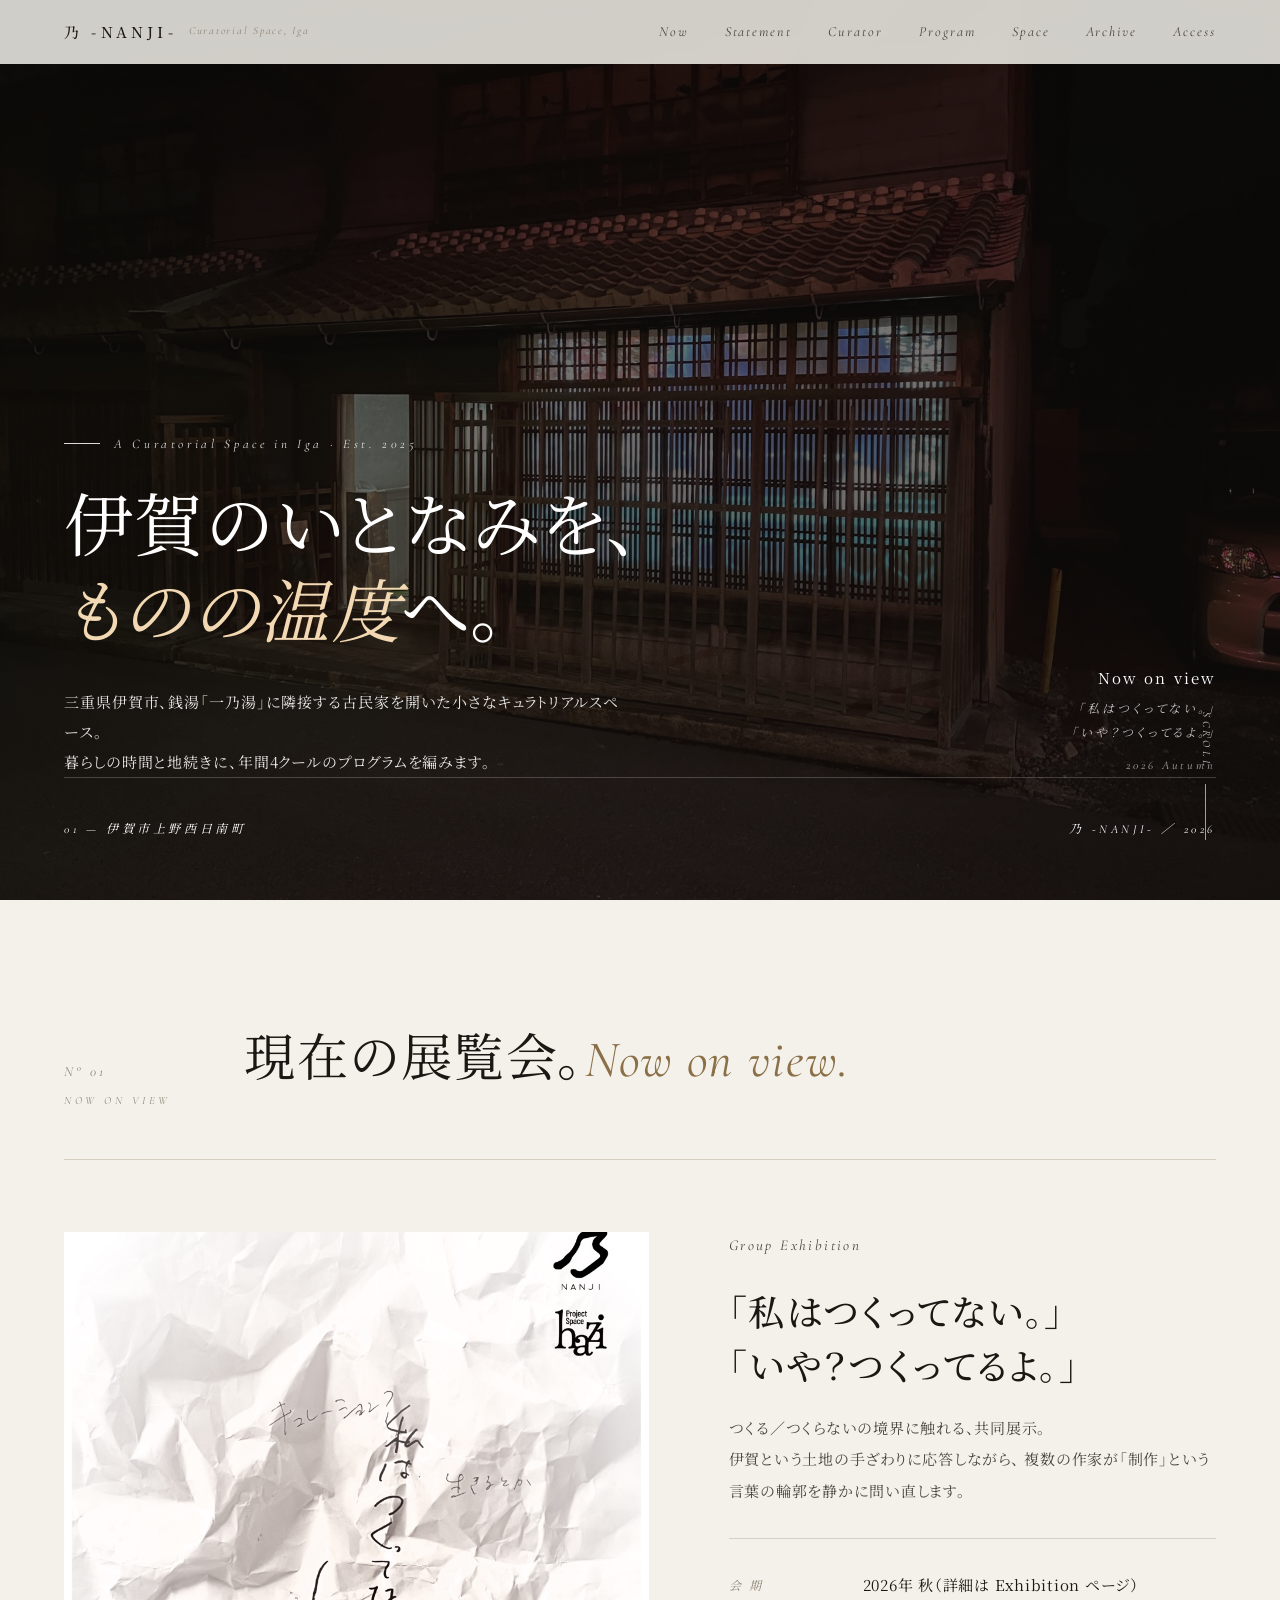
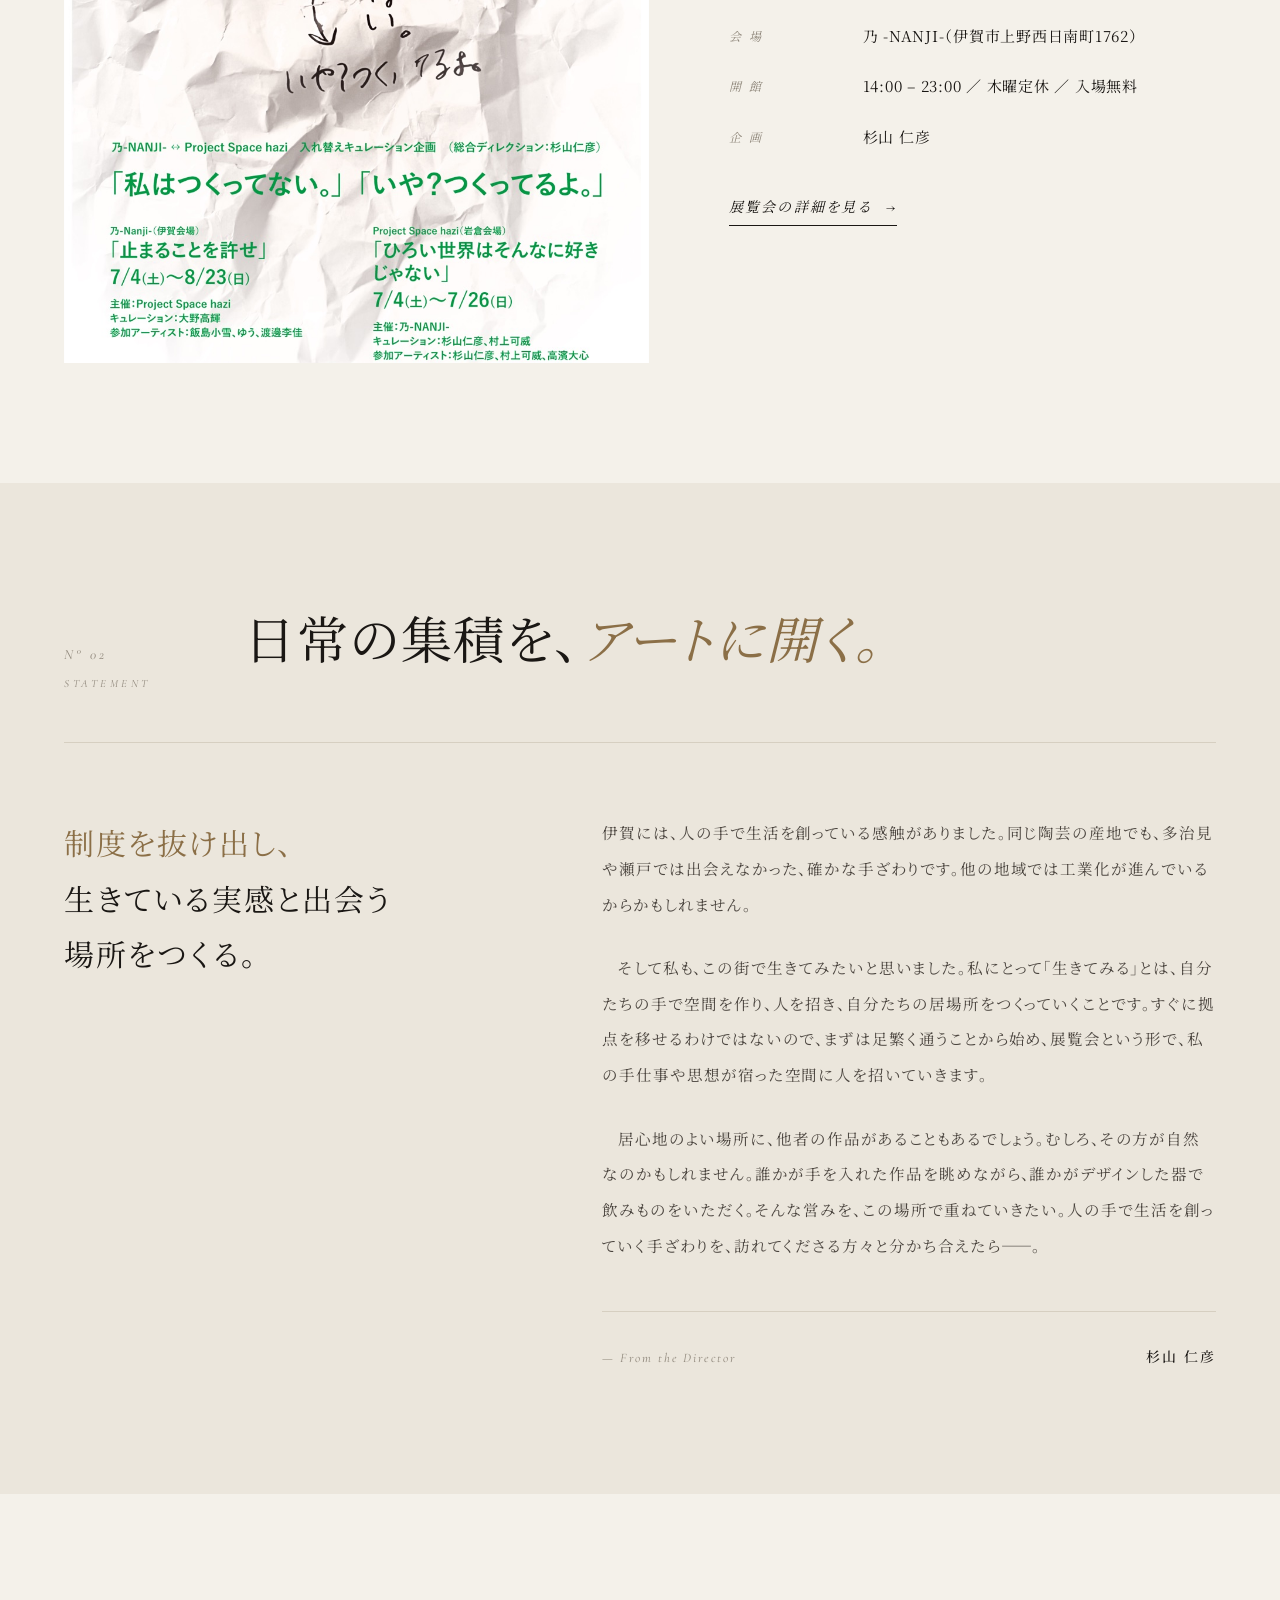
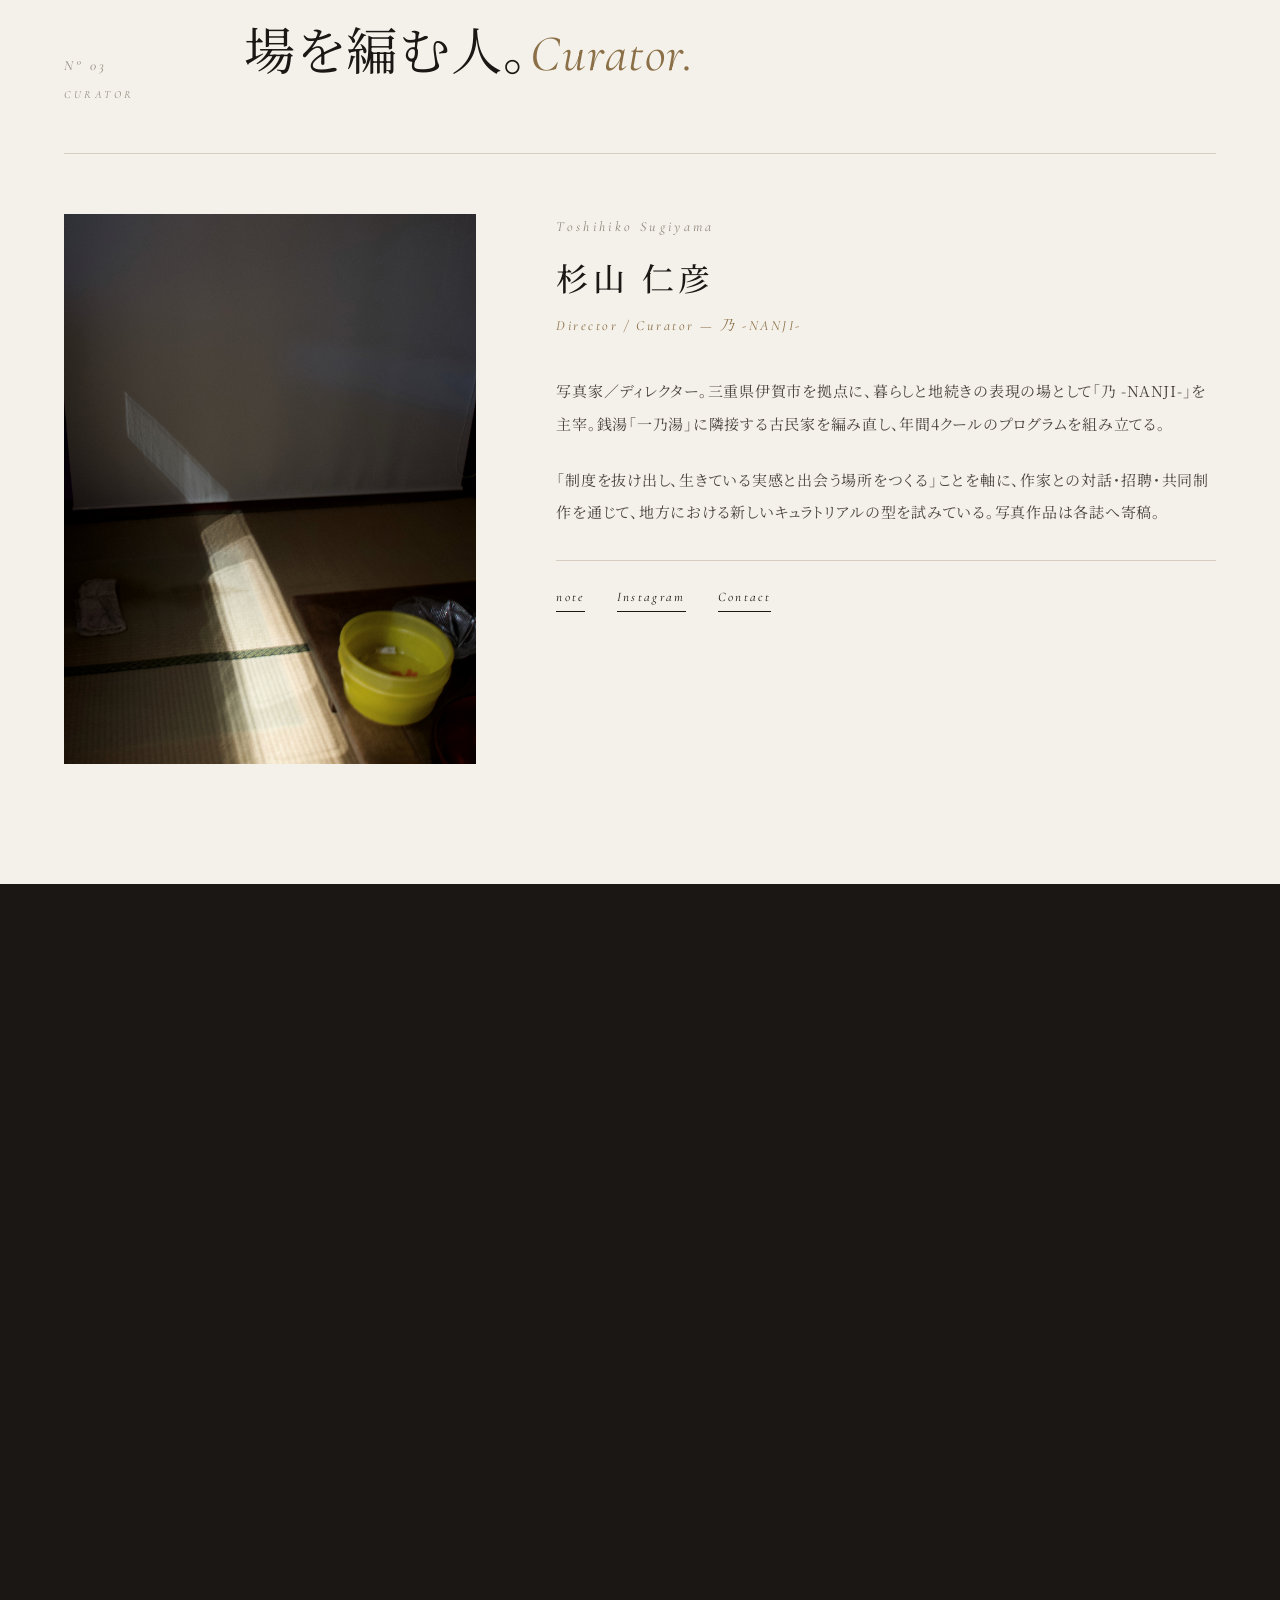
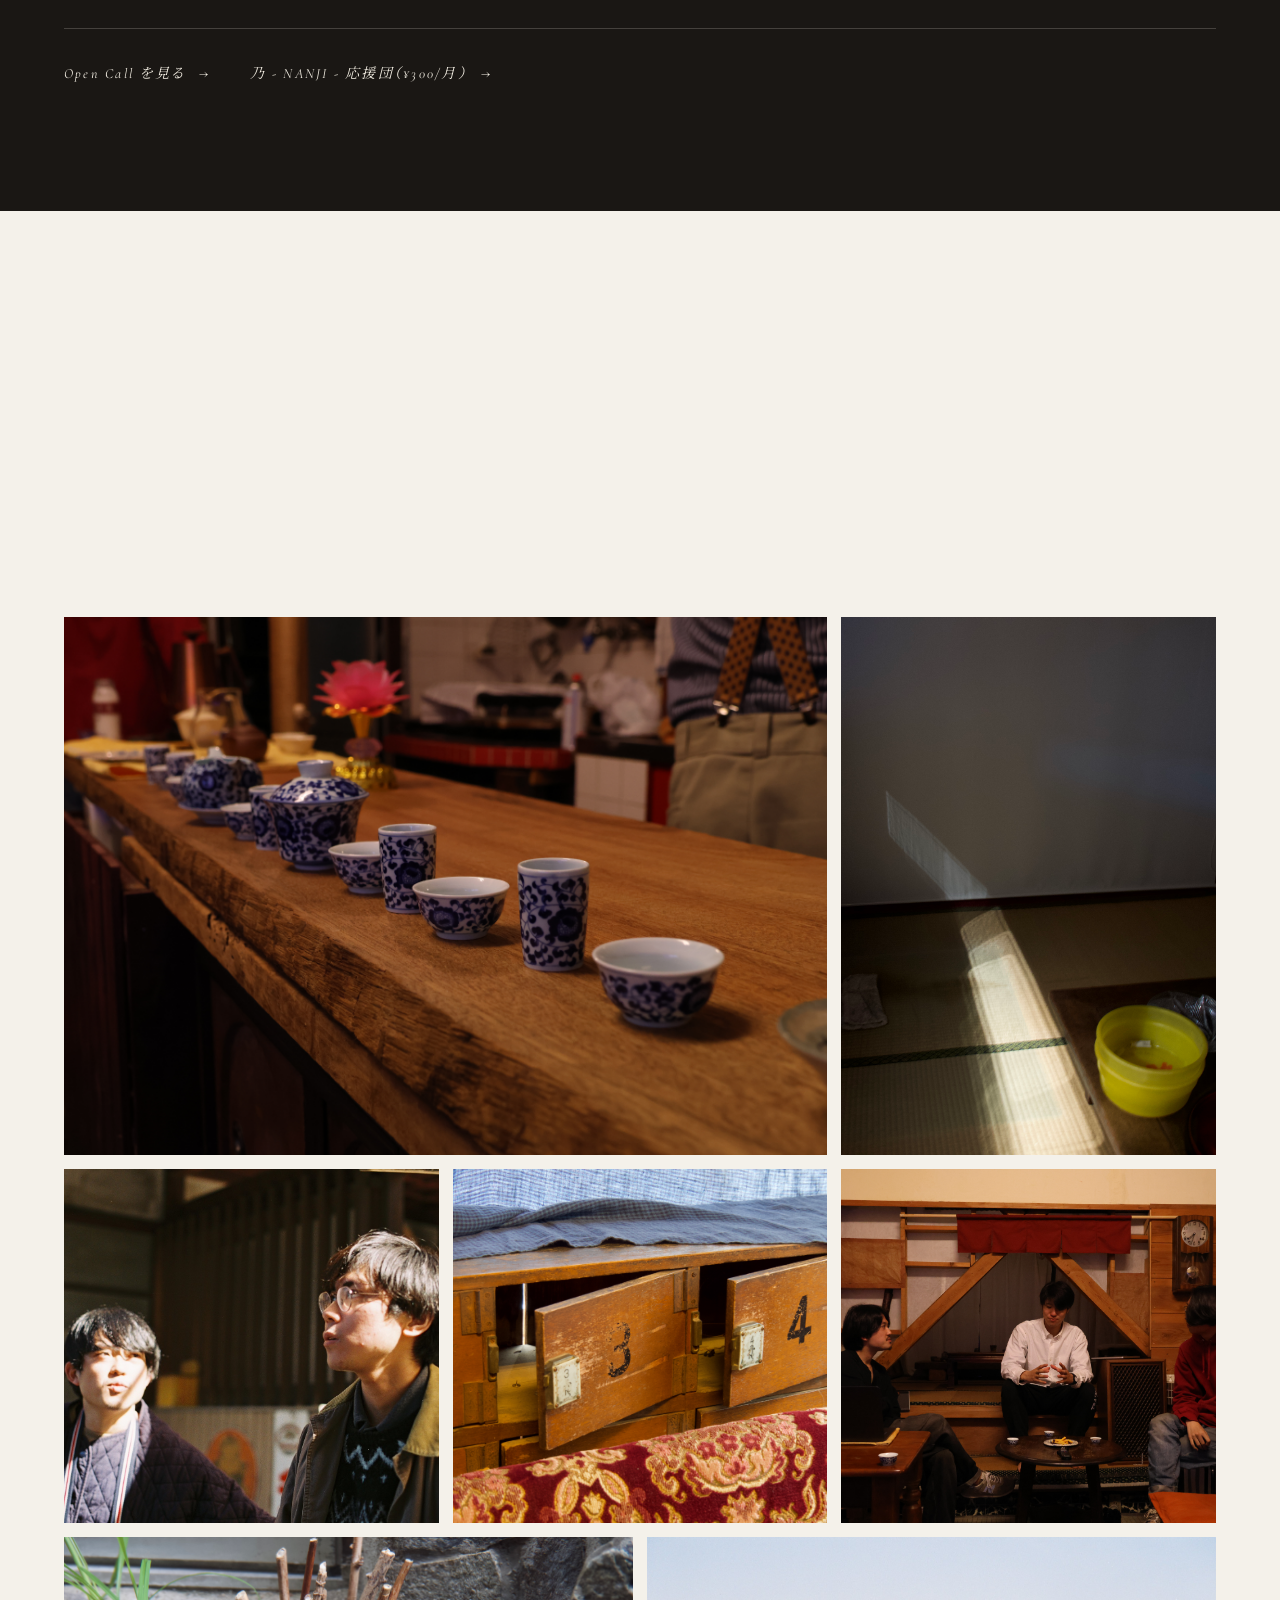
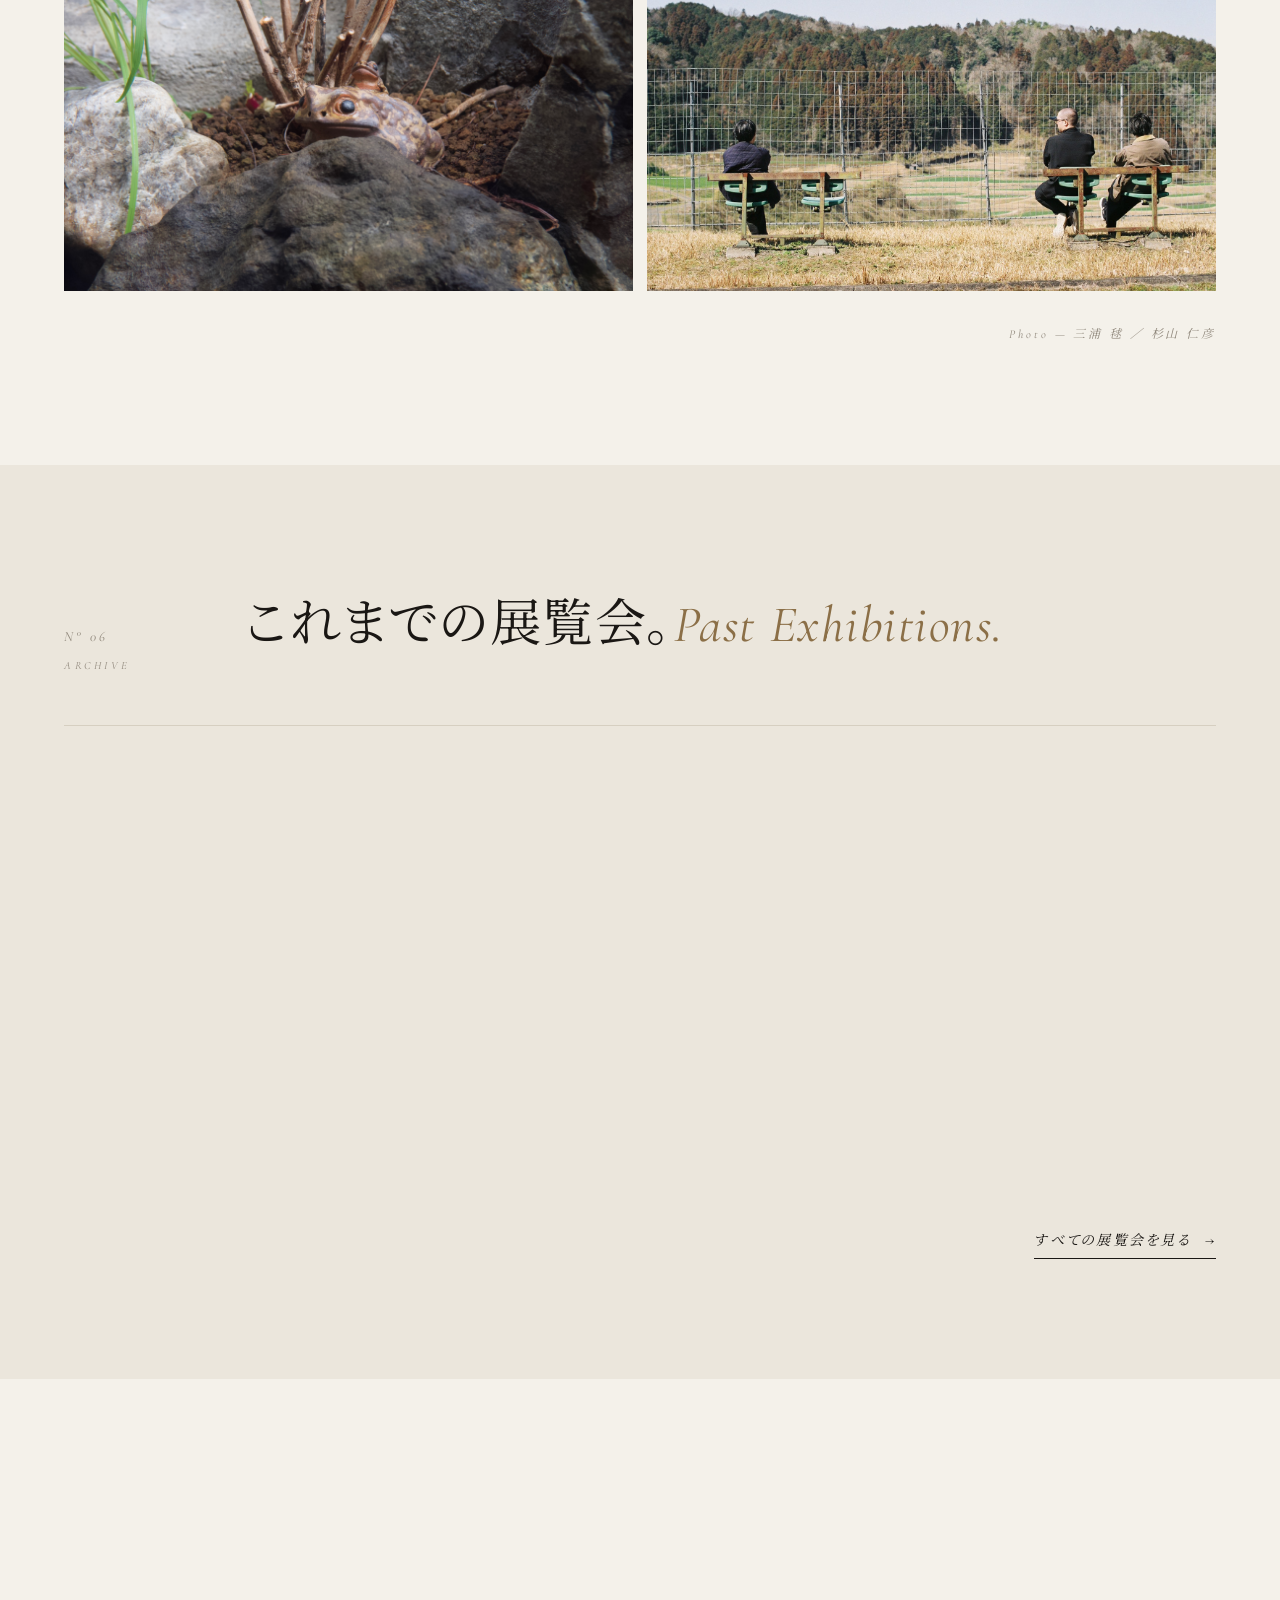
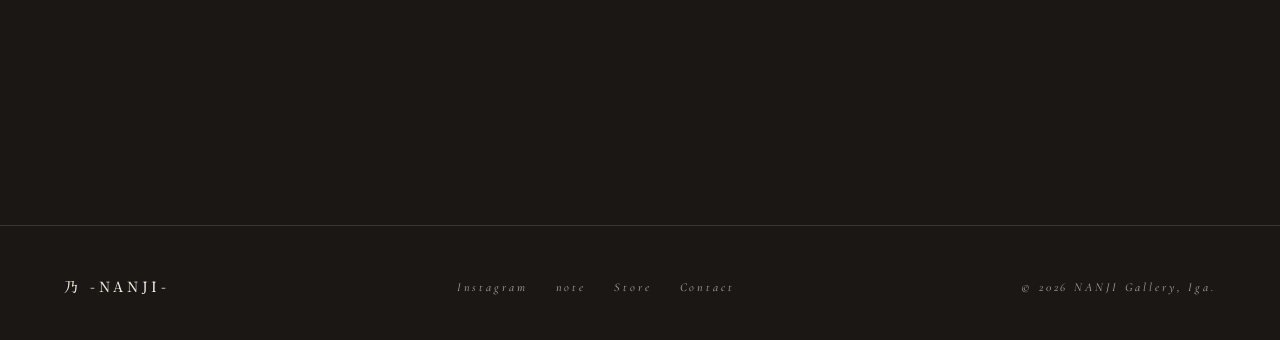
==== preview/index.html @ 4da8beb4 "Add redesign preview at /preview/ (M+ x Fondazione Prada synthesis)" ====
<!DOCTYPE html>
<html lang="ja">
<head>
<meta charset="UTF-8">
<meta name="viewport" content="width=device-width, initial-scale=1.0">
<title>乃 -NANJI- ｜ Curatorial Space, Iga</title>
<meta name="description" content="三重県伊賀市、一乃湯に隣接する古民家キュラトリアルスペース「乃-NANJI-」。日常の集積を、アートに開く。">
<link rel="icon" type="image/jpeg" href="/logo.jpg">
<link rel="apple-touch-icon" href="/logo.jpg">
<meta property="og:type" content="website">
<meta property="og:url" content="https://nanji2025.com/preview/">
<meta property="og:title" content="乃 -NANJI- ｜ Curatorial Space, Iga">
<meta property="og:description" content="伊賀市・一乃湯に隣接するキュラトリアルスペース。年間4クールのプログラムと、暮らしと地続きの展示。">
<meta property="og:image" content="https://nanji2025.com/hero.JPG">
<meta property="og:site_name" content="乃 -NANJI-">
<meta property="og:locale" content="ja_JP">

<link rel="preconnect" href="https://fonts.googleapis.com">
<link rel="preconnect" href="https://fonts.gstatic.com" crossorigin>
<link href="https://fonts.googleapis.com/css2?family=Cormorant+Garamond:wght@300;400;500&family=Noto+Sans+JP:wght@300;400;500&family=Noto+Serif+JP:wght@300;400;500;600&display=swap" rel="stylesheet">

<style>
:root{
  --bg:#F4F1EA;
  --bg-alt:#EBE6DC;
  --paper:#FFFFFF;
  --ink:#1A1714;
  --ink-soft:#4B453F;
  --muted:#8F877B;
  --line:#D6CFC1;
  --line-strong:#1A1714;
  --accent:#8B6F47;
  --serif:'Noto Serif JP','Cormorant Garamond',serif;
  --sans:'Noto Sans JP','Helvetica Neue',sans-serif;
  --display:'Cormorant Garamond','Noto Serif JP',serif;
  --max:1440px;
  --gutter-lg:64px;
  --gutter:32px;
  --gutter-sm:20px;
  --nav-h:64px;
}
*{box-sizing:border-box;margin:0;padding:0;}
html{scroll-behavior:auto;}
body{
  background:var(--bg);color:var(--ink);
  font-family:var(--sans);font-weight:400;
  line-height:1.85;letter-spacing:.02em;
  -webkit-font-smoothing:antialiased;
  font-feature-settings:"palt";
  overflow-x:hidden;
}
img{max-width:100%;display:block;}
a{color:inherit;text-decoration:none;transition:opacity .35s ease,color .35s ease;}
a:hover{opacity:.55;}
button{font-family:inherit;background:none;border:none;color:inherit;cursor:pointer;}

/* ============================================================
   HEADER  (M+の低ヘッダー × Pradaの静かさ)
============================================================ */
.site-header{
  position:fixed;top:0;left:0;right:0;z-index:100;
  height:var(--nav-h);
  display:flex;align-items:center;justify-content:space-between;
  padding:0 var(--gutter-lg);
  background:rgba(244,241,234,.85);
  backdrop-filter:blur(12px);
  -webkit-backdrop-filter:blur(12px);
  border-bottom:1px solid transparent;
  transition:background .4s ease,border-color .4s ease;
}
.site-header.scrolled{border-bottom-color:var(--line);}
.brand{
  font-family:var(--serif);font-size:15px;font-weight:500;
  letter-spacing:.28em;color:var(--ink);
  display:flex;align-items:center;gap:12px;
}
.brand small{
  font-family:var(--display);font-style:italic;
  font-size:11px;letter-spacing:.16em;color:var(--muted);
  font-weight:400;
}
.nav-main{display:flex;align-items:center;gap:36px;}
.nav-main a{
  font-family:var(--display);
  font-size:14px;letter-spacing:.14em;font-style:italic;
  color:var(--ink-soft);
  position:relative;padding:4px 0;
}
.nav-main a::after{
  content:"";position:absolute;left:0;right:100%;bottom:-2px;
  height:1px;background:var(--ink);
  transition:right .5s cubic-bezier(.19,1,.22,1);
}
.nav-main a:hover{opacity:1;color:var(--ink);}
.nav-main a:hover::after{right:0;}
.nav-toggle{display:none;width:28px;height:22px;position:relative;}
.nav-toggle span{
  position:absolute;left:0;width:100%;height:1px;background:var(--ink);
  transition:transform .35s ease,opacity .35s ease,top .35s ease;
}
.nav-toggle span:nth-child(1){top:2px;}
.nav-toggle span:nth-child(2){top:11px;}
.nav-toggle span:nth-child(3){top:20px;}
.nav-toggle.open span:nth-child(1){top:11px;transform:rotate(45deg);}
.nav-toggle.open span:nth-child(2){opacity:0;}
.nav-toggle.open span:nth-child(3){top:11px;transform:rotate(-45deg);}

/* ============================================================
   HERO  (Prada の index 感 × M+ の緩やかな導入)
============================================================ */
.hero{
  position:relative;min-height:100vh;min-height:100dvh;
  padding:calc(var(--nav-h) + 40px) var(--gutter-lg) 60px;
  display:grid;
  grid-template-rows:1fr auto;
  overflow:hidden;
}
.hero-media{
  position:absolute;inset:0;z-index:0;
  background:#0d0b09;
}
.hero-media img{
  width:100%;height:100%;object-fit:cover;
  opacity:0;transform:scale(1.05);
  transition:opacity 1.6s ease,transform 8s ease;
}
.hero-media.loaded img{opacity:.72;transform:scale(1);}
.hero-media::after{
  content:"";position:absolute;inset:0;
  background:linear-gradient(180deg,rgba(20,17,15,.35) 0%,rgba(20,17,15,.55) 100%);
}
.hero-inner{
  position:relative;z-index:2;color:#fff;
  display:grid;grid-template-columns:1fr auto;align-items:end;gap:40px;
  padding-top:60px;
}
.hero-lead{max-width:820px;}
.hero-eyebrow{
  font-family:var(--display);font-style:italic;
  font-size:13px;letter-spacing:.28em;
  opacity:.85;margin-bottom:22px;
  display:flex;align-items:center;gap:14px;
}
.hero-eyebrow::before{
  content:"";display:inline-block;width:36px;height:1px;background:currentColor;
}
.hero-title{
  font-family:var(--serif);font-weight:400;
  font-size:clamp(34px,5.4vw,72px);
  line-height:1.25;letter-spacing:.02em;
  margin-bottom:28px;
}
.hero-title em{
  font-family:var(--display);font-style:italic;
  font-weight:400;color:#f2d8b3;
}
.hero-sub{
  font-family:var(--serif);font-size:15px;line-height:2;
  letter-spacing:.06em;
  max-width:560px;color:rgba(255,255,255,.9);
}
.hero-meta{
  align-self:end;text-align:right;
  font-family:var(--display);font-style:italic;
  font-size:12px;letter-spacing:.24em;line-height:2;
  color:rgba(255,255,255,.75);
}
.hero-meta strong{
  display:block;font-family:var(--serif);font-style:normal;
  font-size:15px;letter-spacing:.14em;color:#fff;font-weight:400;
  margin-bottom:4px;
}
.hero-foot{
  position:relative;z-index:2;
  display:flex;justify-content:space-between;align-items:end;
  padding-top:40px;
  border-top:1px solid rgba(255,255,255,.2);
  color:#fff;
}
.hero-index{
  font-family:var(--display);font-style:italic;
  font-size:12px;letter-spacing:.3em;
}
.hero-scroll{
  font-family:var(--display);font-style:italic;
  font-size:11px;letter-spacing:.34em;
  writing-mode:vertical-rl;
  position:absolute;right:var(--gutter-lg);bottom:60px;
  display:flex;align-items:center;gap:16px;
  color:rgba(255,255,255,.8);
}
.hero-scroll::after{
  content:"";display:block;width:1px;height:56px;
  background:rgba(255,255,255,.6);
  animation:scrollLine 2.4s ease-in-out infinite;
}
@keyframes scrollLine{
  0%{transform:scaleY(0);transform-origin:top;}
  50%{transform:scaleY(1);transform-origin:top;}
  51%{transform-origin:bottom;}
  100%{transform:scaleY(0);transform-origin:bottom;}
}

/* ============================================================
   COMMON section framing
============================================================ */
section{padding:120px var(--gutter-lg);position:relative;}
.section-max{max-width:var(--max);margin:0 auto;}
.section-head{
  display:grid;
  grid-template-columns:120px 1fr;
  gap:60px;align-items:baseline;
  padding-bottom:48px;
  border-bottom:1px solid var(--line);
  margin-bottom:72px;
}
.section-no{
  font-family:var(--display);font-style:italic;
  font-size:14px;letter-spacing:.24em;color:var(--muted);
}
.section-no span{
  display:block;font-size:11px;letter-spacing:.32em;
  margin-top:6px;text-transform:uppercase;color:var(--muted);
}
.section-title{
  font-family:var(--serif);font-weight:400;
  font-size:clamp(28px,4vw,52px);
  line-height:1.35;letter-spacing:.03em;
  color:var(--ink);
}
.section-title em{
  font-family:var(--display);font-style:italic;
  color:var(--accent);font-weight:400;
}
.section-lead{
  font-family:var(--serif);
  font-size:16px;line-height:2.05;color:var(--ink-soft);
  max-width:640px;margin-top:24px;letter-spacing:.05em;
}

/* ============================================================
   01. NOW ON VIEW
============================================================ */
.now-on-view{background:var(--bg);}
.now-body{
  display:grid;grid-template-columns:1.2fr 1fr;gap:80px;align-items:start;
}
.now-visual{
  position:relative;overflow:hidden;background:#1a1714;
  aspect-ratio:4/5;
}
.now-visual img{
  width:100%;height:100%;object-fit:cover;
  transition:transform 1.6s ease;
}
.now-visual:hover img{transform:scale(1.03);}
.now-detail dl{
  display:grid;grid-template-columns:110px 1fr;
  row-gap:22px;column-gap:24px;
  border-top:1px solid var(--line);
  padding-top:32px;margin-top:32px;
}
.now-detail dt{
  font-family:var(--display);font-style:italic;
  font-size:12px;letter-spacing:.24em;color:var(--muted);
  padding-top:4px;
}
.now-detail dd{
  font-family:var(--serif);font-size:15px;line-height:1.9;
  letter-spacing:.05em;color:var(--ink);
}
.now-title{
  font-family:var(--serif);font-weight:500;
  font-size:clamp(24px,3vw,36px);
  line-height:1.5;letter-spacing:.04em;
  margin-bottom:20px;
}
.now-artists{
  font-family:var(--display);font-style:italic;
  font-size:15px;letter-spacing:.16em;color:var(--ink-soft);
  margin-bottom:24px;
}
.now-desc{
  font-family:var(--serif);
  font-size:15px;line-height:2.1;color:var(--ink-soft);
  letter-spacing:.05em;margin-bottom:32px;
}
.link-arrow{
  display:inline-flex;align-items:center;gap:14px;
  font-family:var(--display);font-style:italic;
  font-size:14px;letter-spacing:.16em;
  color:var(--ink);
  border-bottom:1px solid var(--ink);
  padding-bottom:4px;
}
.link-arrow::after{
  content:"→";transition:transform .4s ease;
}
.link-arrow:hover{opacity:1;}
.link-arrow:hover::after{transform:translateX(6px);}

/* ============================================================
   02. STATEMENT
============================================================ */
.statement{background:var(--bg-alt);}
.statement-body{
  display:grid;grid-template-columns:1fr 1.4fr;gap:100px;
  align-items:start;
}
.statement-quote{
  font-family:var(--serif);font-weight:400;
  font-size:clamp(20px,2.4vw,30px);
  line-height:1.85;letter-spacing:.06em;
  color:var(--ink);
  padding-right:20px;
}
.statement-quote::first-line{color:var(--accent);}
.statement-text{
  font-family:var(--serif);
  font-size:15.5px;line-height:2.3;color:var(--ink-soft);
  letter-spacing:.06em;
}
.statement-text p{margin-bottom:1.8em;text-indent:1em;}
.statement-text p:first-child{text-indent:0;}
.statement-author{
  margin-top:48px;padding-top:28px;
  border-top:1px solid var(--line);
  display:flex;justify-content:space-between;align-items:baseline;
  font-family:var(--display);font-style:italic;
  font-size:13px;letter-spacing:.16em;color:var(--muted);
}
.statement-author strong{
  font-family:var(--serif);font-style:normal;font-weight:500;
  font-size:14px;color:var(--ink);letter-spacing:.14em;
}

/* ============================================================
   03. CURATOR
============================================================ */
.curator .section-head{margin-bottom:60px;}
.curator-body{
  display:grid;grid-template-columns:1fr 1.6fr;gap:80px;align-items:start;
}
.curator-portrait{
  aspect-ratio:3/4;overflow:hidden;background:var(--bg-alt);
  position:relative;
}
.curator-portrait img{
  width:100%;height:100%;object-fit:cover;
  filter:grayscale(.15) contrast(1.02);
}
.curator-name-en{
  font-family:var(--display);font-style:italic;
  font-size:14px;letter-spacing:.24em;color:var(--muted);
  margin-bottom:8px;
}
.curator-name{
  font-family:var(--serif);font-weight:500;
  font-size:clamp(24px,2.8vw,32px);
  letter-spacing:.14em;color:var(--ink);
  margin-bottom:6px;
}
.curator-role{
  font-family:var(--display);font-style:italic;
  font-size:14px;letter-spacing:.18em;color:var(--accent);
  margin-bottom:36px;
}
.curator-bio{
  font-family:var(--serif);
  font-size:15px;line-height:2.15;color:var(--ink-soft);
  letter-spacing:.05em;margin-bottom:24px;
}
.curator-links{
  display:flex;gap:32px;margin-top:32px;
  padding-top:24px;border-top:1px solid var(--line);
  font-family:var(--display);font-style:italic;
  font-size:13px;letter-spacing:.18em;
}
.curator-links a{border-bottom:1px solid currentColor;padding-bottom:2px;}

/* ============================================================
   04. PROGRAM
============================================================ */
.program{background:var(--ink);color:#F0EBE0;}
.program .section-title,.program .section-no,.program .section-lead{color:#F0EBE0;}
.program .section-head{border-bottom-color:rgba(240,235,224,.2);}
.program .section-no,.program .section-no span{color:rgba(240,235,224,.5);}
.program .section-lead{color:rgba(240,235,224,.75);}
.program-grid{
  display:grid;grid-template-columns:repeat(4,1fr);
  gap:40px;margin-top:40px;
}
.program-item{
  border-top:1px solid rgba(240,235,224,.2);
  padding:32px 0;
}
.program-num{
  font-family:var(--display);font-style:italic;
  font-size:12px;letter-spacing:.28em;
  color:rgba(240,235,224,.55);margin-bottom:24px;
}
.program-item h3{
  font-family:var(--serif);font-weight:500;
  font-size:18px;letter-spacing:.1em;line-height:1.6;
  margin-bottom:18px;color:#F0EBE0;
}
.program-item p{
  font-family:var(--serif);font-size:14px;line-height:1.95;
  letter-spacing:.05em;color:rgba(240,235,224,.75);
}
.program-cta{
  margin-top:60px;display:flex;gap:40px;
  padding-top:32px;border-top:1px solid rgba(240,235,224,.2);
}
.program-cta a{color:#F0EBE0;}

/* ============================================================
   05. SPACE (会場)
============================================================ */
.space-gallery{
  display:grid;
  grid-template-columns:repeat(12,1fr);
  grid-auto-rows:170px;
  gap:14px;
  margin-top:20px;
}
.space-gallery figure{
  margin:0;overflow:hidden;background:#0d0b09;position:relative;
}
.space-gallery img{
  width:100%;height:100%;object-fit:cover;
  transition:transform 1.4s cubic-bezier(.19,1,.22,1);
}
.space-gallery figure:hover img{transform:scale(1.05);}
.space-gallery figcaption{
  position:absolute;left:14px;bottom:12px;
  font-family:var(--display);font-style:italic;
  font-size:11px;letter-spacing:.28em;
  color:#fff;opacity:0;transition:opacity .4s ease;
  text-shadow:0 1px 4px rgba(0,0,0,.5);
}
.space-gallery figure:hover figcaption{opacity:1;}
.g-1{grid-column:span 8;grid-row:span 3;}
.g-2{grid-column:span 4;grid-row:span 3;}
.g-3{grid-column:span 4;grid-row:span 2;}
.g-4{grid-column:span 4;grid-row:span 2;}
.g-5{grid-column:span 4;grid-row:span 2;}
.g-6{grid-column:span 6;grid-row:span 2;}
.g-7{grid-column:span 6;grid-row:span 2;}
.space-credits{
  margin-top:32px;
  font-family:var(--display);font-style:italic;
  font-size:12px;letter-spacing:.24em;color:var(--muted);
  text-align:right;
}

/* ============================================================
   06. ARCHIVE
============================================================ */
.archive{background:var(--bg-alt);}
.archive-list{
  border-top:1px solid var(--line-strong);
}
.archive-item{
  display:grid;
  grid-template-columns:120px 1fr 200px 30px;
  gap:40px;align-items:baseline;
  padding:32px 12px;
  border-bottom:1px solid var(--line);
  transition:background .5s ease,padding .5s ease;
  cursor:pointer;
}
.archive-item:hover{background:var(--bg);padding-left:24px;}
.archive-date{
  font-family:var(--display);font-style:italic;
  font-size:14px;letter-spacing:.18em;color:var(--muted);
}
.archive-title{
  font-family:var(--serif);font-weight:500;
  font-size:clamp(18px,1.6vw,22px);
  line-height:1.55;letter-spacing:.06em;color:var(--ink);
}
.archive-title small{
  display:block;margin-top:6px;
  font-family:var(--display);font-style:italic;font-weight:400;
  font-size:13px;letter-spacing:.12em;color:var(--muted);
}
.archive-artist{
  font-family:var(--serif);
  font-size:14px;letter-spacing:.06em;color:var(--ink-soft);
  line-height:1.7;
}
.archive-arrow{
  font-family:var(--serif);font-size:20px;
  color:var(--muted);transition:transform .4s ease,color .4s ease;
  text-align:right;
}
.archive-item:hover .archive-arrow{transform:translateX(6px);color:var(--ink);}

/* ============================================================
   07. STORE
============================================================ */
.store-body{text-align:center;}
.store-embed{margin-top:60px;}
.store-grid{
  display:flex;flex-wrap:wrap;gap:32px;justify-content:center;
}
.store-grid iframe{
  border:0;background:#fff;width:240px;height:380px;max-width:100%;
}
.store-cta{margin-top:60px;}

/* ============================================================
   08. NEIGHBORHOOD
============================================================ */
.neighborhood{background:var(--bg-alt);}
.neighbor-body{
  display:grid;grid-template-columns:1fr 1fr;gap:24px;
}
.neighbor-card{
  background:var(--paper);border:1px solid var(--line);
  padding:44px 40px;
  display:flex;flex-direction:column;gap:14px;
  transition:background .5s ease,color .5s ease,border-color .5s ease,transform .5s ease;
  min-height:200px;
}
.neighbor-card:hover{
  background:var(--ink);color:#F0EBE0;border-color:var(--ink);
  transform:translateY(-4px);opacity:1;
}
.neighbor-card .n-label{
  font-family:var(--display);font-style:italic;
  font-size:12px;letter-spacing:.24em;
  color:var(--accent);
  transition:color .5s ease;
}
.neighbor-card:hover .n-label{color:#c9a97a;}
.neighbor-card .n-title{
  font-family:var(--serif);font-weight:500;
  font-size:22px;line-height:1.5;letter-spacing:.1em;
}
.neighbor-card .n-desc{
  font-family:var(--serif);font-size:14px;line-height:1.9;
  color:var(--ink-soft);letter-spacing:.04em;
  transition:color .5s ease;
  margin-top:auto;
}
.neighbor-card:hover .n-desc{color:rgba(240,235,224,.75);}
.neighbor-card .n-arrow{
  align-self:flex-end;font-family:var(--serif);font-size:22px;
  color:var(--muted);transition:transform .4s ease,color .4s ease;
}
.neighbor-card:hover .n-arrow{color:#F0EBE0;transform:translateX(6px);}

/* ============================================================
   09. JOURNAL
============================================================ */
.journal-body{
  display:grid;grid-template-columns:1.4fr 1fr;gap:80px;
  align-items:start;
}
.journal-intro p{
  font-family:var(--serif);font-size:15.5px;line-height:2.15;
  color:var(--ink-soft);letter-spacing:.05em;margin-bottom:1.6em;
}
.journal-articles{border-top:1px solid var(--line-strong);}
.journal-articles a{
  display:grid;grid-template-columns:80px 1fr;gap:24px;
  padding:20px 4px;border-bottom:1px solid var(--line);
  align-items:baseline;
  transition:padding .4s ease,background .4s ease;
}
.journal-articles a:hover{padding-left:16px;background:var(--bg);opacity:1;}
.journal-articles .j-num{
  font-family:var(--display);font-style:italic;font-size:12px;
  letter-spacing:.24em;color:var(--muted);
}
.journal-articles .j-title{
  font-family:var(--serif);font-size:15px;line-height:1.6;
  letter-spacing:.05em;color:var(--ink);
}

/* ============================================================
   10. ACCESS
============================================================ */
.access{background:var(--ink);color:#F0EBE0;}
.access .section-title,.access .section-no,.access .section-lead{color:#F0EBE0;}
.access .section-head{border-bottom-color:rgba(240,235,224,.2);}
.access .section-no,.access .section-no span{color:rgba(240,235,224,.5);}
.access-body{
  display:grid;grid-template-columns:1fr 1.4fr;gap:64px;
}
.access-info dl{margin:0;}
.access-info > dl > div{
  display:grid;grid-template-columns:120px 1fr;gap:24px;
  padding:22px 0;
  border-top:1px solid rgba(240,235,224,.15);
}
.access-info > dl > div:last-child{border-bottom:1px solid rgba(240,235,224,.15);}
.access-info dt{
  font-family:var(--display);font-style:italic;
  font-size:12px;letter-spacing:.24em;color:rgba(240,235,224,.55);
  padding-top:4px;
}
.access-info dd{
  font-family:var(--serif);font-size:14.5px;line-height:1.95;
  letter-spacing:.05em;color:#F0EBE0;
}
.access-info dd a{border-bottom:1px solid currentColor;padding-bottom:2px;}
.access-info dd small{
  display:block;margin-top:6px;
  font-family:var(--sans);font-size:12px;color:rgba(240,235,224,.6);
  letter-spacing:.04em;line-height:1.7;
}
.access-map iframe{
  width:100%;height:100%;min-height:460px;
  border:0;filter:invert(1) hue-rotate(180deg) saturate(.5) contrast(.85);
}

/* ============================================================
   FOOTER
============================================================ */
.site-footer{
  background:var(--ink);color:rgba(240,235,224,.7);
  padding:48px var(--gutter-lg) 40px;
  display:flex;justify-content:space-between;align-items:center;gap:24px;
  border-top:1px solid rgba(240,235,224,.15);
  font-family:var(--display);font-style:italic;
  font-size:12px;letter-spacing:.24em;
}
.footer-brand{
  font-family:var(--serif);font-style:normal;font-weight:500;
  font-size:14px;letter-spacing:.28em;color:#F0EBE0;
}
.footer-links{display:flex;gap:28px;}

/* ============================================================
   FADE-IN reveal
============================================================ */
[data-reveal]{
  opacity:0;transform:translateY(20px);
  transition:opacity 1.2s cubic-bezier(.19,1,.22,1),transform 1.2s cubic-bezier(.19,1,.22,1);
}
[data-reveal].in{opacity:1;transform:none;}

/* ============================================================
   RESPONSIVE
============================================================ */
@media (max-width:1024px){
  :root{--gutter-lg:40px;}
  .now-body,.statement-body,.curator-body,.journal-body,.access-body{
    grid-template-columns:1fr;gap:56px;
  }
  .program-grid{grid-template-columns:repeat(2,1fr);}
  .archive-item{grid-template-columns:100px 1fr 20px;gap:24px;}
  .archive-artist{display:none;}
  .neighbor-body{grid-template-columns:1fr;}
  .hero-inner{grid-template-columns:1fr;}
  .hero-meta{text-align:left;}
  .section-head{grid-template-columns:80px 1fr;gap:32px;}
}
@media (max-width:640px){
  :root{--gutter-lg:20px;--nav-h:56px;}
  section{padding:80px var(--gutter-lg);}
  .site-header{padding:0 var(--gutter-lg);}
  .nav-main{
    position:fixed;top:var(--nav-h);left:0;right:0;
    flex-direction:column;gap:20px;
    background:rgba(244,241,234,.98);backdrop-filter:blur(16px);
    padding:32px 20px 48px;
    transform:translateY(-120%);transition:transform .5s cubic-bezier(.19,1,.22,1);
    border-bottom:1px solid var(--line);
  }
  .nav-main.open{transform:translateY(0);}
  .nav-toggle{display:block;}
  .hero-scroll{display:none;}
  .hero{padding:calc(var(--nav-h) + 24px) var(--gutter-lg) 40px;}
  .section-head{
    grid-template-columns:1fr;gap:16px;margin-bottom:48px;
    padding-bottom:32px;
  }
  .space-gallery{grid-auto-rows:110px;gap:8px;}
  .g-1,.g-8{grid-column:span 12;grid-row:span 3;}
  .g-2,.g-3,.g-4,.g-5,.g-6,.g-7{grid-column:span 6;grid-row:span 2;}
  .program-grid{grid-template-columns:1fr;gap:0;}
  .program-item{padding:24px 0;}
  .archive-item{grid-template-columns:1fr;gap:8px;padding:20px 0;}
  .archive-arrow{display:none;}
  .site-footer{flex-direction:column;text-align:center;gap:16px;padding:40px 20px;}
  .footer-links{flex-wrap:wrap;justify-content:center;gap:16px;}
}
</style>
</head>
<body>

<!-- ============ HEADER ============ -->
<header class="site-header" id="siteHeader">
  <a href="#top" class="brand">
    乃 -NANJI-
    <small>Curatorial Space, Iga</small>
  </a>
  <nav class="nav-main" id="navMain">
    <a href="#now">Now</a>
    <a href="#statement">Statement</a>
    <a href="#curator">Curator</a>
    <a href="#program">Program</a>
    <a href="#space">Space</a>
    <a href="#archive">Archive</a>
    <a href="#access">Access</a>
  </nav>
  <button class="nav-toggle" id="navToggle" aria-label="menu"><span></span><span></span><span></span></button>
</header>

<!-- ============ HERO ============ -->
<section class="hero" id="top">
  <div class="hero-media" id="heroMedia">
    <img src="/hero.JPG" alt="乃 -NANJI- 外観">
  </div>
  <div class="hero-inner">
    <div class="hero-lead">
      <p class="hero-eyebrow">A Curatorial Space in Iga · Est. 2025</p>
      <h1 class="hero-title">
        伊賀のいとなみを、<br>
        <em>ものの温度</em>へ。
      </h1>
      <p class="hero-sub">
        三重県伊賀市、銭湯「一乃湯」に隣接する古民家を開いた小さなキュラトリアルスペース。<br>
        暮らしの時間と地続きに、年間4クールのプログラムを編みます。
      </p>
    </div>
    <div class="hero-meta">
      <strong>Now on view</strong>
      「私はつくってない。」<br>
      「いや？つくってるよ。」<br>
      <span style="display:block;margin-top:8px;opacity:.85;">2026 Autumn</span>
    </div>
  </div>
  <div class="hero-foot">
    <span class="hero-index">01 — 伊賀市上野西日南町</span>
    <span class="hero-index">乃 -NANJI- ／ 2026</span>
  </div>
  <span class="hero-scroll">SCROLL</span>
</section>

<!-- ============ 01. NOW ON VIEW ============ -->
<section id="now" class="now-on-view">
  <div class="section-max">
    <div class="section-head" data-reveal>
      <div class="section-no">N° 01<span>Now on View</span></div>
      <h2 class="section-title">現在の展覧会。<em>Now on view.</em></h2>
    </div>
    <div class="now-body" data-reveal>
      <div class="now-visual">
        <img src="/exhibition-2026-summer-flyer.jpg" alt="現在の展覧会">
      </div>
      <div class="now-detail">
        <p class="now-artists">Group Exhibition</p>
        <h3 class="now-title">「私はつくってない。」<br>「いや？つくってるよ。」</h3>
        <p class="now-desc">
          つくる／つくらないの境界に触れる、共同展示。<br>
          伊賀という土地の手ざわりに応答しながら、
          複数の作家が「制作」という言葉の輪郭を静かに問い直します。
        </p>
        <dl>
          <dt>会 期</dt><dd>2026年 秋（詳細は Exhibition ページ）</dd>
          <dt>会 場</dt><dd>乃 -NANJI-（伊賀市上野西日南町1762）</dd>
          <dt>開 館</dt><dd>14:00 – 23:00 ／ 木曜定休 ／ 入場無料</dd>
          <dt>企 画</dt><dd>杉山 仁彦</dd>
        </dl>
        <div style="margin-top:40px;">
          <a href="/exhibition.html" class="link-arrow">展覧会の詳細を見る</a>
        </div>
      </div>
    </div>
  </div>
</section>

<!-- ============ 02. STATEMENT ============ -->
<section id="statement" class="statement">
  <div class="section-max">
    <div class="section-head" data-reveal>
      <div class="section-no">N° 02<span>Statement</span></div>
      <h2 class="section-title">日常の集積を、<em>アートに開く。</em></h2>
    </div>
    <div class="statement-body">
      <blockquote class="statement-quote" data-reveal>
        制度を抜け出し、<br>
        生きている実感と出会う<br>
        場所をつくる。
      </blockquote>
      <div class="statement-text" data-reveal>
        <p>伊賀には、人の手で生活を創っている感触がありました。同じ陶芸の産地でも、多治見や瀬戸では出会えなかった、確かな手ざわりです。他の地域では工業化が進んでいるからかもしれません。</p>
        <p>そして私も、この街で生きてみたいと思いました。私にとって「生きてみる」とは、自分たちの手で空間を作り、人を招き、自分たちの居場所をつくっていくことです。すぐに拠点を移せるわけではないので、まずは足繁く通うことから始め、展覧会という形で、私の手仕事や思想が宿った空間に人を招いていきます。</p>
        <p>居心地のよい場所に、他者の作品があることもあるでしょう。むしろ、その方が自然なのかもしれません。誰かが手を入れた作品を眺めながら、誰かがデザインした器で飲みものをいただく。そんな営みを、この場所で重ねていきたい。人の手で生活を創っていく手ざわりを、訪れてくださる方々と分かち合えたら——。</p>
        <div class="statement-author">
          <span>— From the Director</span>
          <strong>杉山 仁彦</strong>
        </div>
      </div>
    </div>
  </div>
</section>

<!-- ============ 03. CURATOR ============ -->
<section id="curator" class="curator">
  <div class="section-max">
    <div class="section-head" data-reveal>
      <div class="section-no">N° 03<span>Curator</span></div>
      <h2 class="section-title">場を編む人。<em>Curator.</em></h2>
    </div>
    <div class="curator-body" data-reveal>
      <div class="curator-portrait">
        <img src="/photos/s-01.jpg" alt="杉山 仁彦">
      </div>
      <div>
        <p class="curator-name-en">Toshihiko Sugiyama</p>
        <h3 class="curator-name">杉山 仁彦</h3>
        <p class="curator-role">Director / Curator — 乃 -NANJI-</p>
        <p class="curator-bio">
          写真家／ディレクター。三重県伊賀市を拠点に、暮らしと地続きの表現の場として「乃 -NANJI-」を主宰。銭湯「一乃湯」に隣接する古民家を編み直し、年間4クールのプログラムを組み立てる。
        </p>
        <p class="curator-bio">
          「制度を抜け出し、生きている実感と出会う場所をつくる」ことを軸に、作家との対話・招聘・共同制作を通じて、地方における新しいキュラトリアルの型を試みている。写真作品は各誌へ寄稿。
        </p>
        <div class="curator-links">
          <a href="https://note.com/nanji2025" target="_blank" rel="noopener">note</a>
          <a href="https://www.instagram.com/nanji.2025/" target="_blank" rel="noopener">Instagram</a>
          <a href="mailto:nanji2025.11@gmail.com">Contact</a>
        </div>
      </div>
    </div>
  </div>
</section>

<!-- ============ 04. PROGRAM ============ -->
<section id="program" class="program">
  <div class="section-max">
    <div class="section-head" data-reveal>
      <div class="section-no">N° 04<span>Program</span></div>
      <div>
        <h2 class="section-title">年間4クールの<em>プログラム。</em></h2>
        <p class="section-lead">
          乃 -NANJI- は 2027 年より、年間を4つのクール（各3ヶ月）に分け、
          それぞれ異なる企画を編みます。招聘作家展・オープンコール企画・
          脱衣所スペースでの短期展示——伊賀のいとなみと響き合う、多層のプログラム。
        </p>
      </div>
    </div>
    <div class="program-grid" data-reveal>
      <div class="program-item">
        <p class="program-num">Cool 01</p>
        <h3>2027 年 2月 – 4月</h3>
        <p>年始のクール。冬の余韻から春の兆しへ、季節の推移とともに編むオープンコール企画。</p>
      </div>
      <div class="program-item">
        <p class="program-num">Cool 02</p>
        <h3>2027 年 5月 – 7月</h3>
        <p>初夏のクール。開かれた季節に、複数の視座を交差させる招聘企画。</p>
      </div>
      <div class="program-item">
        <p class="program-num">Cool 03</p>
        <h3>2027 年 8月 – 10月</h3>
        <p>盛夏から秋へ。伊賀の祭りと祝祭のリズムに応答する企画。</p>
      </div>
      <div class="program-item">
        <p class="program-num">Cool 04</p>
        <h3>2027 年 11月 – 2028 年 1月</h3>
        <p>年末年始のクール。1年の総括と次の年への静かな移行を編む。</p>
      </div>
    </div>
    <div class="program-cta">
      <a href="/opencall.html" class="link-arrow">Open Call を見る</a>
      <a href="https://note.com/nanji2025" target="_blank" rel="noopener" class="link-arrow">乃 - NANJI - 応援団（¥300/月）</a>
    </div>
  </div>
</section>

<!-- ============ 05. SPACE ============ -->
<section id="space" class="space">
  <div class="section-max">
    <div class="section-head" data-reveal>
      <div class="section-no">N° 05<span>The Space</span></div>
      <div>
        <h2 class="section-title">場の風景。<em>Inside.</em></h2>
        <p class="section-lead">
          一乃湯のすぐ向かい、上野西日南町の古民家。
          土間、畳、押入、階段——生活の断片が残る空間を、
          展覧会ごとに編み直し、作家とともに更新していきます。
        </p>
      </div>
    </div>
    <div class="space-gallery" data-reveal>
      <figure class="g-1"><img src="/photos/m-01.jpg" alt="乃 -NANJI- 外観"><figcaption>01 · Facade</figcaption></figure>
      <figure class="g-2"><img src="/photos/s-01.jpg" alt="乃 -NANJI- 空間"><figcaption>02 · Entrance</figcaption></figure>
      <figure class="g-3"><img src="/photos/m-02.jpg" alt="乃 -NANJI- 空間"><figcaption>03</figcaption></figure>
      <figure class="g-4"><img src="/photos/m-03.jpg" alt="乃 -NANJI- 空間"><figcaption>04</figcaption></figure>
      <figure class="g-5"><img src="/photos/m-04.jpg" alt="乃 -NANJI- 空間"><figcaption>05</figcaption></figure>
      <figure class="g-6"><img src="/photos/s-02.jpg" alt="乃 -NANJI- 空間"><figcaption>06</figcaption></figure>
      <figure class="g-7"><img src="/photos/m-05.jpg" alt="乃 -NANJI- 空間"><figcaption>07 · Interior</figcaption></figure>
    </div>
    <p class="space-credits">Photo — 三浦 毬 ／ 杉山 仁彦</p>
  </div>
</section>

<!-- ============ 06. ARCHIVE ============ -->
<section id="archive" class="archive">
  <div class="section-max">
    <div class="section-head" data-reveal>
      <div class="section-no">N° 06<span>Archive</span></div>
      <h2 class="section-title">これまでの展覧会。<em>Past Exhibitions.</em></h2>
    </div>
    <div class="archive-list" data-reveal>
      <a href="/exhibition.html" class="archive-item">
        <div class="archive-date">2026.03 – 05</div>
        <div class="archive-title">解け、まどろみ、湯夢を見る。<small>Melt, Doze, See a Bath-Dream.</small></div>
        <div class="archive-artist">Group Exhibition</div>
        <div class="archive-arrow">→</div>
      </a>
      <a href="/exhibition.html" class="archive-item">
        <div class="archive-date">2026.01 – 03</div>
        <div class="archive-title">The Ceramical Parades — やきもの中心主義 —<small>Series</small></div>
        <div class="archive-artist">Group Exhibition</div>
        <div class="archive-arrow">→</div>
      </a>
      <a href="/exhibition.html" class="archive-item">
        <div class="archive-date">2025.11 – 12</div>
        <div class="archive-title">セラミカルパレード ／ Ceramical Parede<small>Opening Exhibition</small></div>
        <div class="archive-artist">Group Exhibition</div>
        <div class="archive-arrow">→</div>
      </a>
    </div>
    <div style="margin-top:48px;text-align:right;">
      <a href="/exhibition.html" class="link-arrow">すべての展覧会を見る</a>
    </div>
  </div>
</section>

<!-- ============ 07. STORE ============ -->
<section id="store" class="store">
  <div class="section-max">
    <div class="section-head" data-reveal>
      <div class="section-no">N° 07<span>Store</span></div>
      <h2 class="section-title">乃のセレクト。<em>Selected Objects.</em></h2>
    </div>
    <div class="store-body" data-reveal>
      <p class="section-lead" style="margin:0 auto;">
        作家の手を経た品々を、ものの温度のままお届けします。<br>
        展覧会にあわせて、少しずつ更新されます。
      </p>
      <div class="store-embed">
        <div class="store-grid" id="storeGrid"></div>
      </div>
      <div class="store-cta">
        <a href="https://nanji2025.base.shop/" target="_blank" rel="noopener" class="link-arrow">すべての商品を見る（BASE）</a>
      </div>
    </div>
  </div>
</section>

<!-- ============ 08. NEIGHBORHOOD ============ -->
<section id="neighborhood" class="neighborhood">
  <div class="section-max">
    <div class="section-head" data-reveal>
      <div class="section-no">N° 08<span>Neighborhood</span></div>
      <div>
        <h2 class="section-title">伊賀のいとなみを、<em>足で巡る。</em></h2>
        <p class="section-lead">
          乃 -NANJI- のすぐ向かいには、昭和レトロ銭湯「一乃湯」。
          展示の余韻を、街のいとなみに重ねて。
        </p>
      </div>
    </div>
    <div class="neighbor-body" data-reveal>
      <a href="https://yutonamisha.com/sento/ichinoyu/" target="_blank" rel="noopener" class="neighbor-card">
        <p class="n-label">Across the street</p>
        <p class="n-title">一乃湯</p>
        <p class="n-desc">乃 -NANJI- の目の前、上野西日南町の老舗銭湯。展示のあとに、湯へ。ゆとなみ社が運営。</p>
        <span class="n-arrow">→</span>
      </a>
      <a href="https://www.google.com/maps/@34.7973553,136.0931839,13z/data=!4m2!11m1!2sTbLngJ0WASsIX4TRf-QgrD7r-R-khw" target="_blank" rel="noopener" class="neighbor-card">
        <p class="n-label">Curated by 乃 -NANJI-</p>
        <p class="n-title">伊賀のおすすめスポット</p>
        <p class="n-desc">食・喫茶・店・場所——乃が実際に足を運んで選んだ、伊賀の行き先リスト（Google Maps）。</p>
        <span class="n-arrow">→</span>
      </a>
    </div>
  </div>
</section>

<!-- ============ 09. JOURNAL ============ -->
<section id="journal" class="journal">
  <div class="section-max">
    <div class="section-head" data-reveal>
      <div class="section-no">N° 09<span>Journal</span></div>
      <h2 class="section-title">乃のことば。<em>From the Notes.</em></h2>
    </div>
    <div class="journal-body" data-reveal>
      <div class="journal-intro">
        <p>展覧会の背景、参加作家のことば、伊賀での日々——note では、乃 -NANJI- を巡る文章を随時更新しています。</p>
        <p>月額 ¥300 の「応援団」では、展覧会関連テキストや裏側の映像など、より深いアーカイブに触れていただけます。</p>
        <div style="margin-top:32px;">
          <a href="https://note.com/nanji2025" target="_blank" rel="noopener" class="link-arrow">note で読む</a>
        </div>
      </div>
      <div class="journal-articles">
        <a href="https://note.com/nanji2025" target="_blank" rel="noopener">
          <span class="j-num">01</span>
          <span class="j-title">「The Ceramical Parades ―やきもの中心主義―」展を見る</span>
        </a>
        <a href="https://note.com/nanji2025" target="_blank" rel="noopener">
          <span class="j-num">02</span>
          <span class="j-title">参加アーティスト 森田 健 「伊賀で演じる」</span>
        </a>
        <a href="https://note.com/nanji2025" target="_blank" rel="noopener">
          <span class="j-num">03</span>
          <span class="j-title">ごあいさつ</span>
        </a>
        <a href="https://note.com/nanji2025" target="_blank" rel="noopener">
          <span class="j-num">04</span>
          <span class="j-title">ゆとなみ社 一乃湯 [渡利 真悟]</span>
        </a>
        <a href="https://note.com/nanji2025" target="_blank" rel="noopener">
          <span class="j-num">05</span>
          <span class="j-title">一乃湯店長 [石井 皓也]</span>
        </a>
      </div>
    </div>
  </div>
</section>

<!-- ============ 10. ACCESS ============ -->
<section id="access" class="access">
  <div class="section-max">
    <div class="section-head" data-reveal>
      <div class="section-no">N° 10<span>Access</span></div>
      <h2 class="section-title">訪ねる。<em>Visit.</em></h2>
    </div>
    <div class="access-body" data-reveal>
      <div class="access-info">
        <dl>
          <div>
            <dt>Address</dt>
            <dd>〒518-0848　三重県伊賀市上野西日南町1762<br>乃 -NANJI-（一乃湯 向かい）</dd>
          </div>
          <div>
            <dt>Hours</dt>
            <dd>14:00 – 23:00　／　木曜定休　／　入場無料
              <small>※ 展示期間中のみ開館。会期は Exhibition ページをご参照ください。</small>
            </dd>
          </div>
          <div>
            <dt>Contact</dt>
            <dd><a href="mailto:nanji2025.11@gmail.com">nanji2025.11@gmail.com</a></dd>
          </div>
          <div>
            <dt>Follow</dt>
            <dd>
              <a href="https://www.instagram.com/nanji.2025/" target="_blank" rel="noopener">Instagram @nanji.2025</a><br>
              <a href="https://note.com/nanji2025" target="_blank" rel="noopener">note ／ nanji2025</a>
            </dd>
          </div>
          <div>
            <dt>Shop</dt>
            <dd><a href="https://nanji2025.base.shop/" target="_blank" rel="noopener">BASE ／ nanji2025.base.shop</a></dd>
          </div>
        </dl>
      </div>
      <div class="access-map">
        <iframe
          src="https://www.google.com/maps?q=%E4%B8%89%E9%87%8D%E7%9C%8C%E4%BC%8A%E8%B3%80%E5%B8%82%E4%B8%8A%E9%87%8E%E8%A5%BF%E6%97%A5%E5%8D%97%E7%94%BA1762&z=17&output=embed"
          title="乃 -NANJI- 所在地"
          loading="lazy"
          referrerpolicy="no-referrer-when-downgrade"
          allowfullscreen></iframe>
      </div>
    </div>
  </div>
</section>

<!-- ============ FOOTER ============ -->
<footer class="site-footer">
  <p class="footer-brand">乃 -NANJI-</p>
  <div class="footer-links">
    <a href="https://www.instagram.com/nanji.2025/" target="_blank" rel="noopener">Instagram</a>
    <a href="https://note.com/nanji2025" target="_blank" rel="noopener">note</a>
    <a href="https://nanji2025.base.shop/" target="_blank" rel="noopener">Store</a>
    <a href="mailto:nanji2025.11@gmail.com">Contact</a>
  </div>
  <p>© 2026 NANJI Gallery, Iga.</p>
</footer>

<script>
  // ------ Hero image fade-in when loaded ------
  const heroMedia = document.getElementById('heroMedia');
  const heroImg = heroMedia.querySelector('img');
  if (heroImg.complete) heroMedia.classList.add('loaded');
  else heroImg.addEventListener('load', () => heroMedia.classList.add('loaded'));

  // ------ Header shrink on scroll ------
  const header = document.getElementById('siteHeader');
  const onScroll = () => header.classList.toggle('scrolled', window.pageYOffset > 40);
  window.addEventListener('scroll', onScroll, {passive:true});
  onScroll();

  // ------ Mobile nav ------
  const toggle = document.getElementById('navToggle');
  const nav = document.getElementById('navMain');
  toggle.addEventListener('click', () => {
    toggle.classList.toggle('open');
    nav.classList.toggle('open');
  });
  nav.querySelectorAll('a').forEach(a => a.addEventListener('click', () => {
    toggle.classList.remove('open');
    nav.classList.remove('open');
  }));

  // ------ Smooth in-page scroll with header offset ------
  const easeInOutCubic = t => t < .5 ? 4*t*t*t : 1 - Math.pow(-2*t+2, 3)/2;
  function slowScrollTo(y, dur){
    const s = window.pageYOffset, d = y - s;
    let t0 = null;
    function step(t){
      if(!t0) t0 = t;
      const p = Math.min((t - t0)/dur, 1);
      window.scrollTo(0, s + d * easeInOutCubic(p));
      if(p < 1) requestAnimationFrame(step);
    }
    requestAnimationFrame(step);
  }
  document.querySelectorAll('a[href^="#"]').forEach(link => {
    link.addEventListener('click', e => {
      const id = link.getAttribute('href');
      if(id.length < 2) return;
      const target = document.querySelector(id);
      if(!target) return;
      e.preventDefault();
      const HEADER_OFFSET = 60;
      const top = target.getBoundingClientRect().top + window.pageYOffset - HEADER_OFFSET;
      slowScrollTo(top, 1400);
    });
  });

  // ------ Reveal on scroll ------
  const io = new IntersectionObserver(entries => {
    entries.forEach(e => { if(e.isIntersecting){ e.target.classList.add('in'); io.unobserve(e.target); }});
  }, {threshold:.12, rootMargin:'0px 0px -80px 0px'});
  document.querySelectorAll('[data-reveal]').forEach(el => io.observe(el));

  // ------ BASE store widget (auto-synced by GitHub Actions) ------
  // NANJI_PRODUCTS_START
  const NANJI_PRODUCTS = [
    '153040253',
    '140474987',
  ];
  // NANJI_PRODUCTS_END
  const storeGrid = document.getElementById('storeGrid');
  if (storeGrid) {
    NANJI_PRODUCTS.forEach(id => {
      const iframe = document.createElement('iframe');
      iframe.src = `https://nanji2025.base.shop/items/${id}/widget/`;
      iframe.width = 240;
      iframe.height = 380;
      iframe.scrolling = 'no';
      iframe.loading = 'lazy';
      iframe.title = '乃 -NANJI- 商品';
      storeGrid.appendChild(iframe);
    });
  }
</script>

</body>
</html>
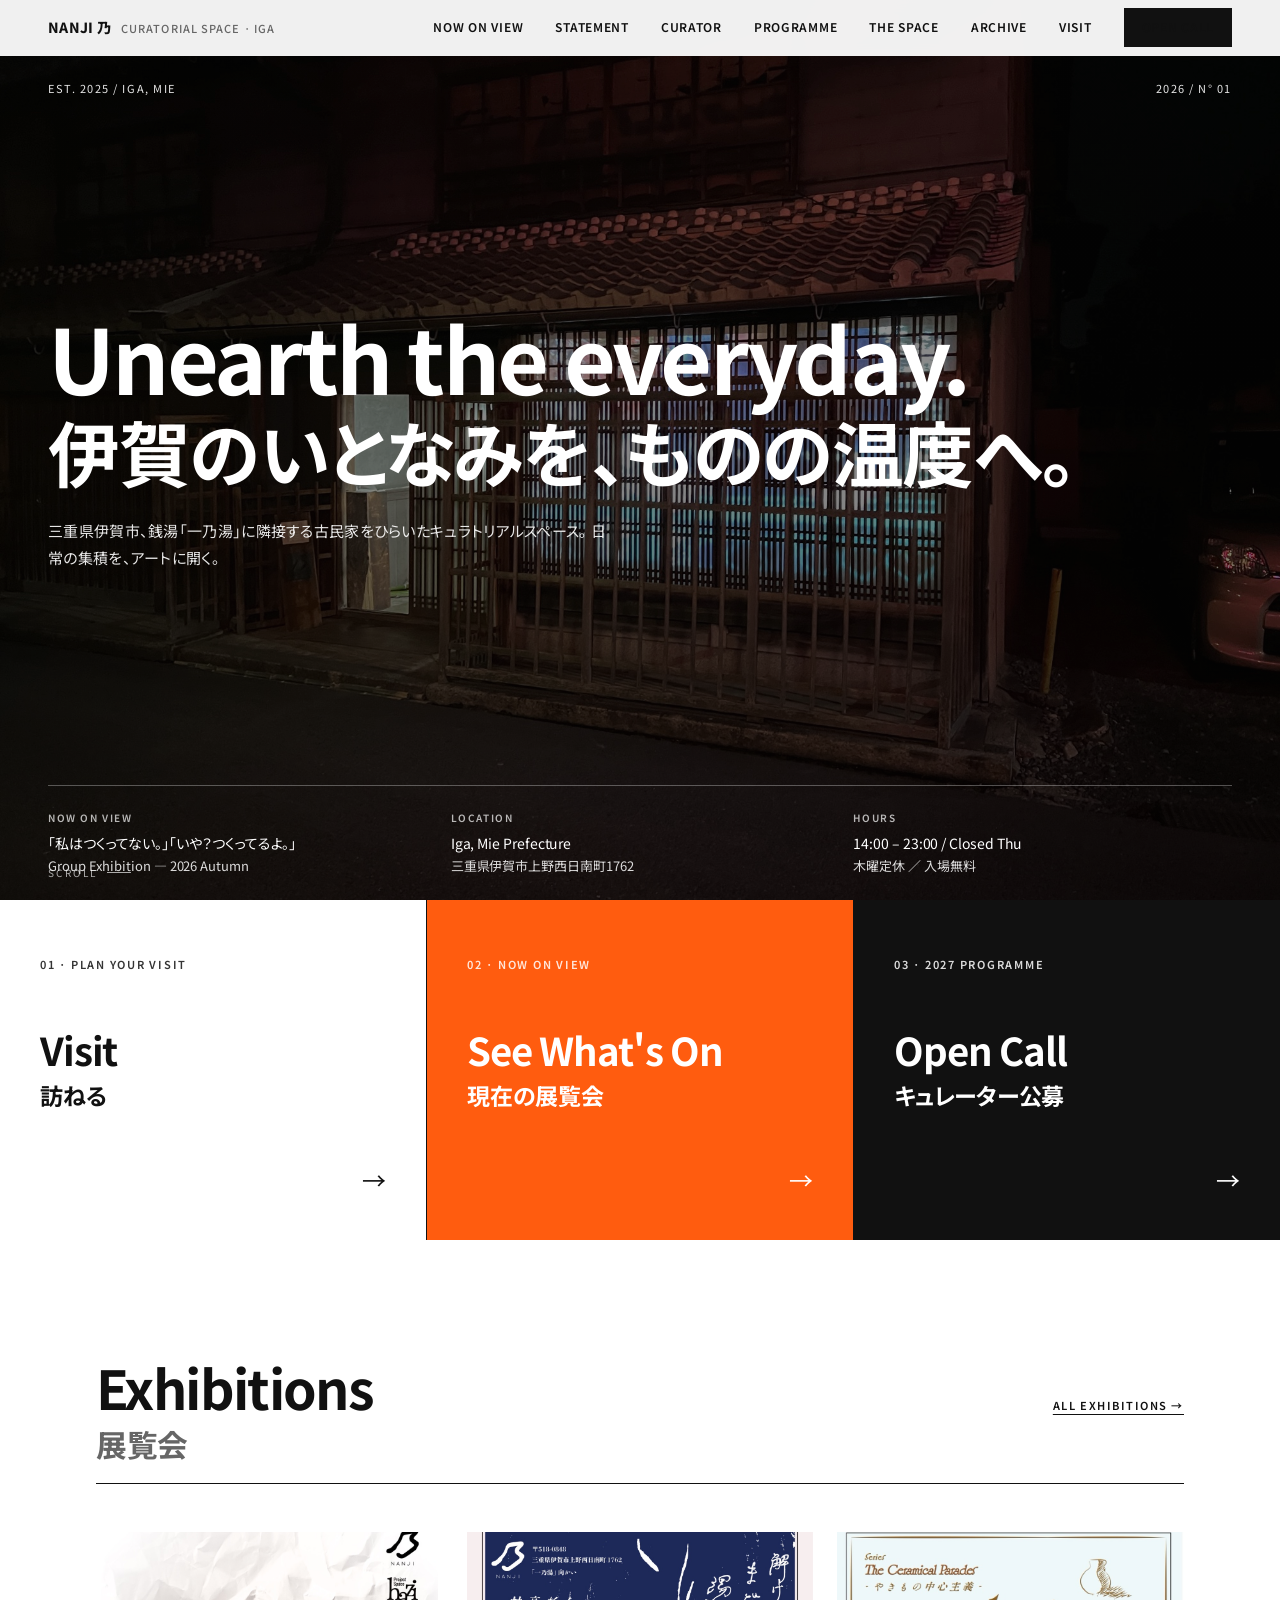
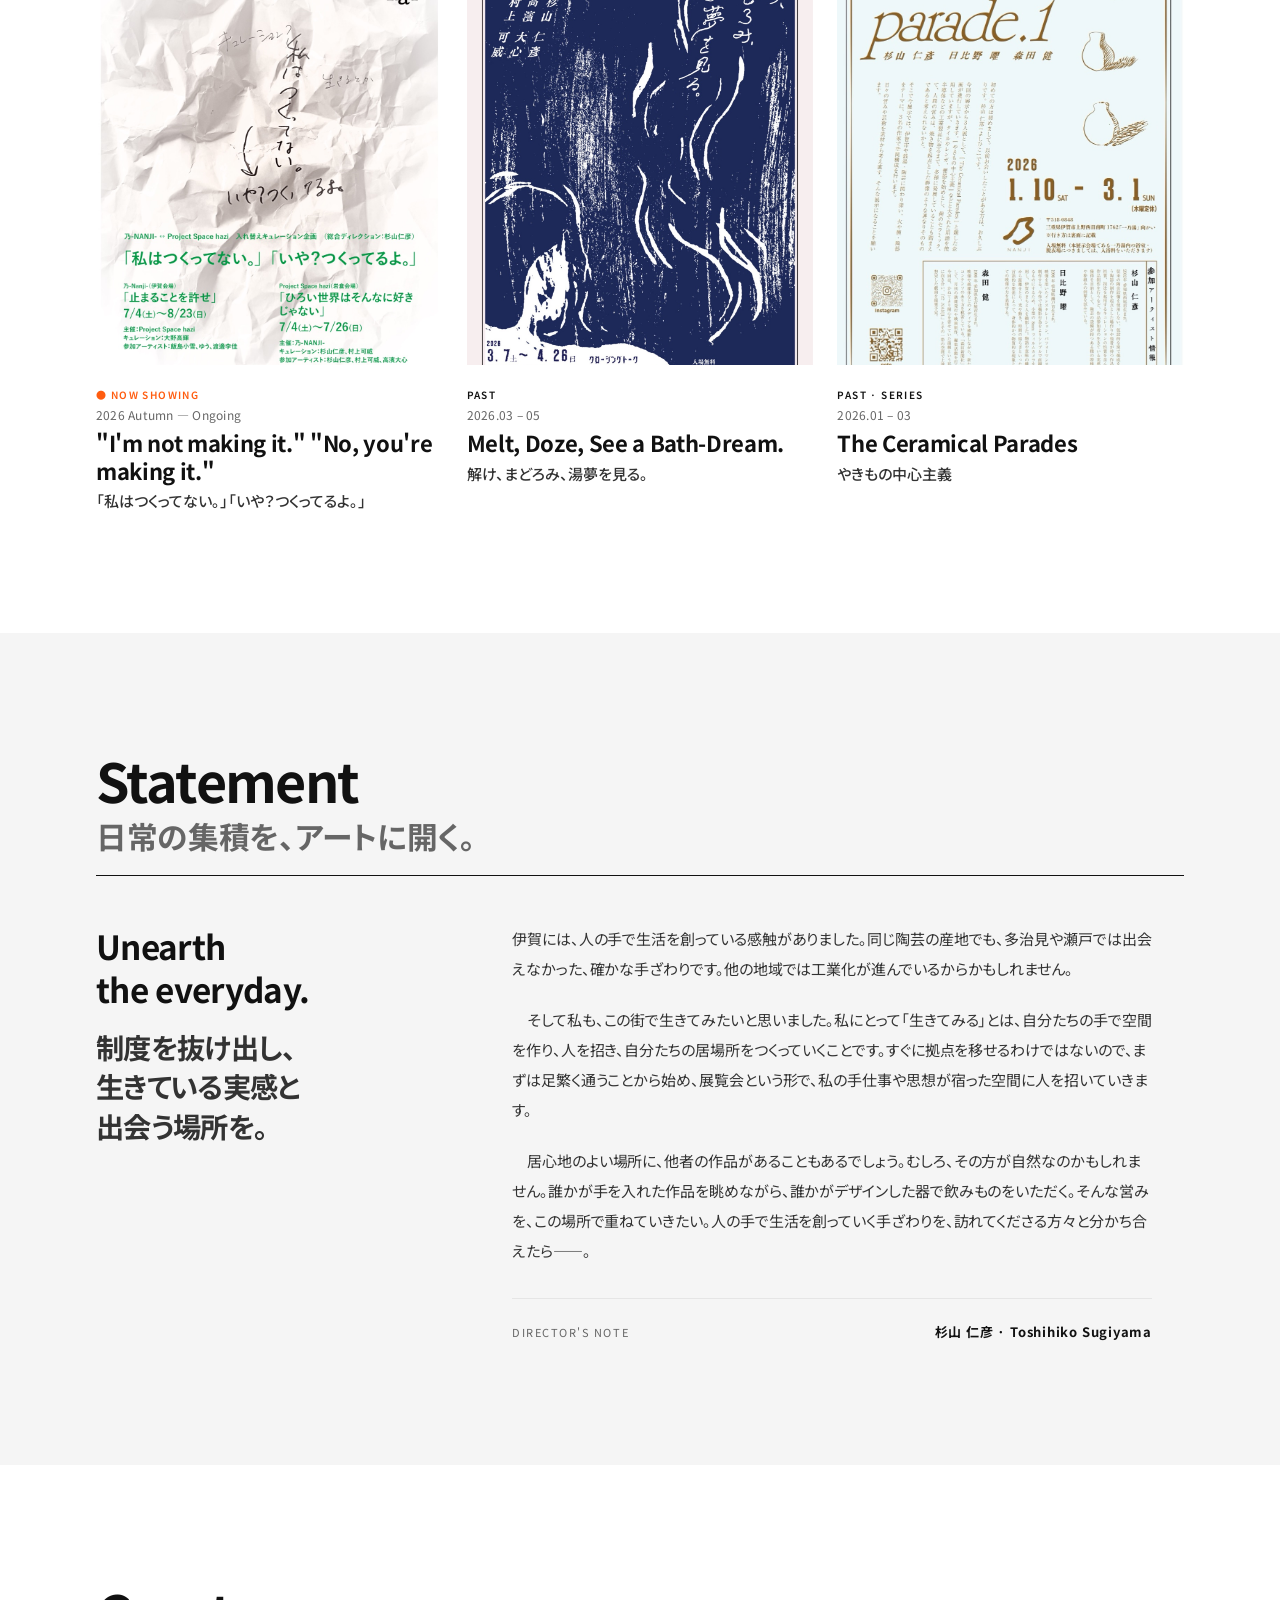
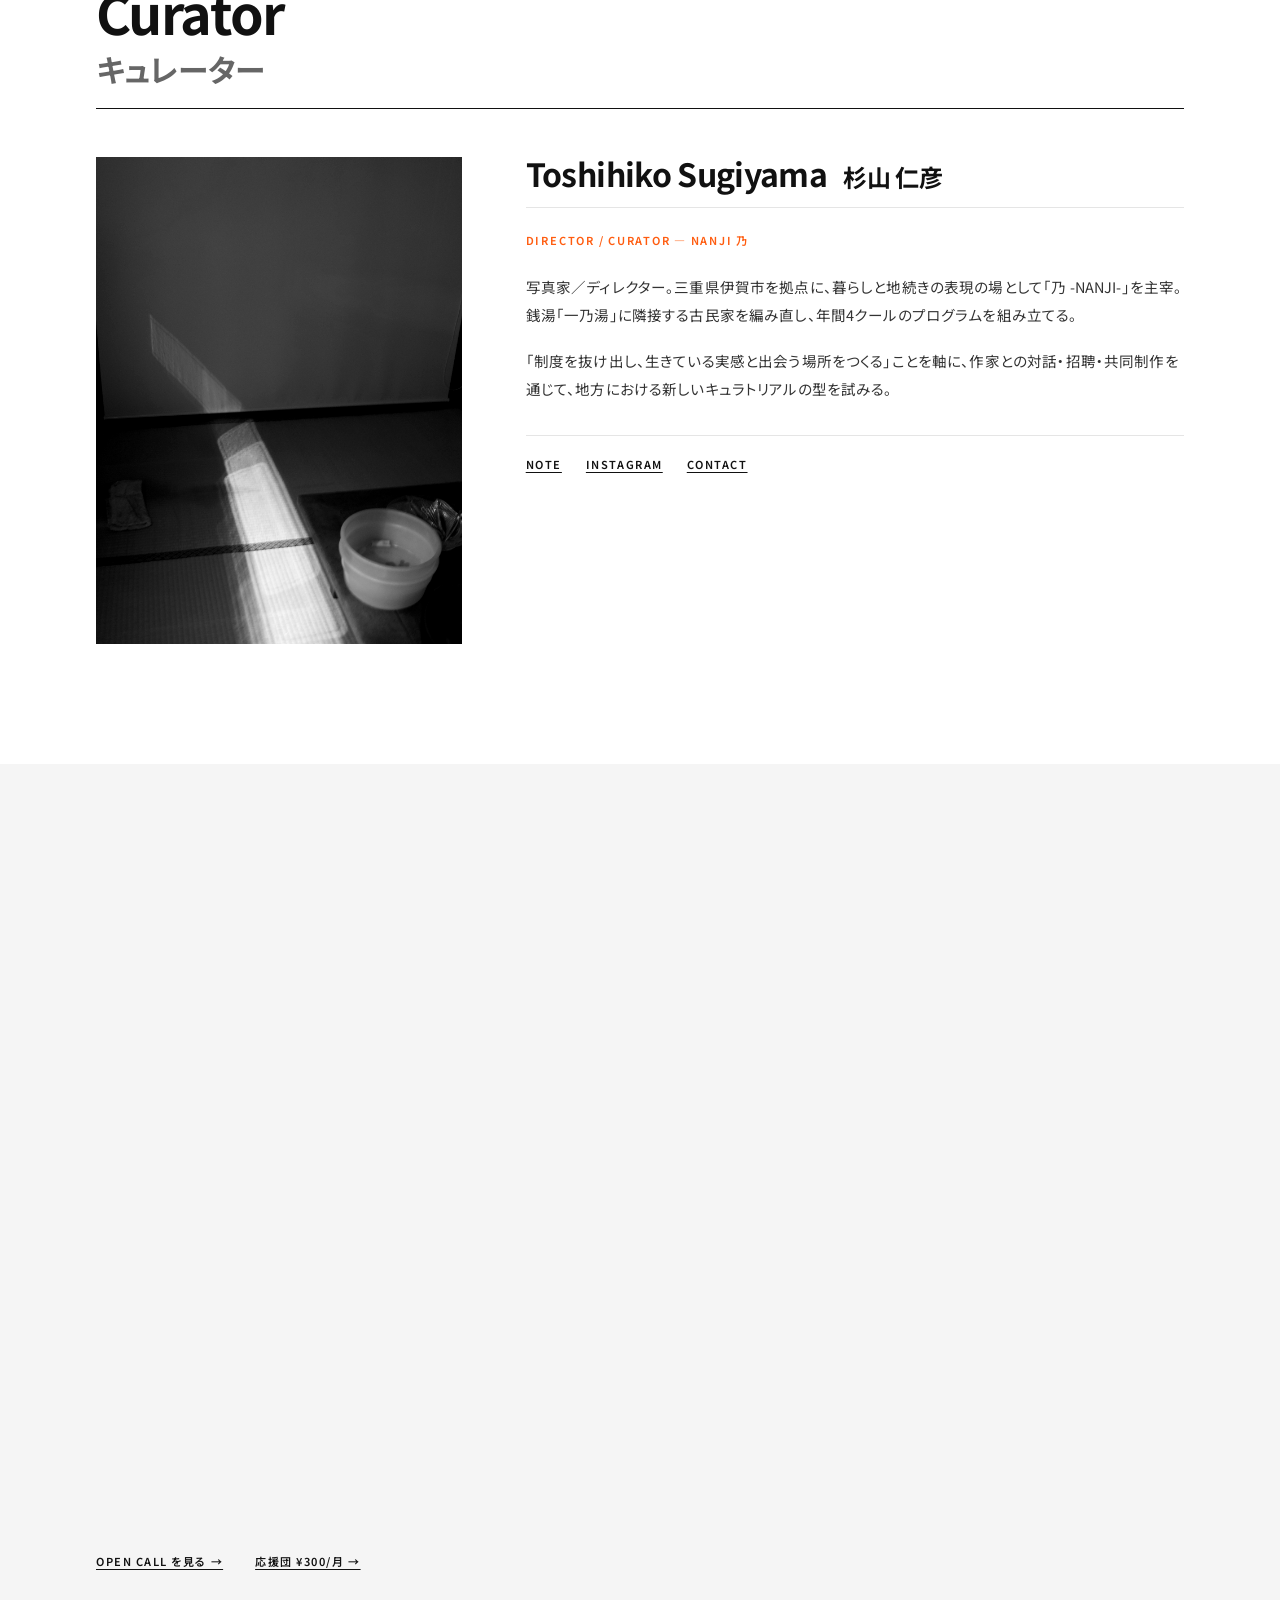
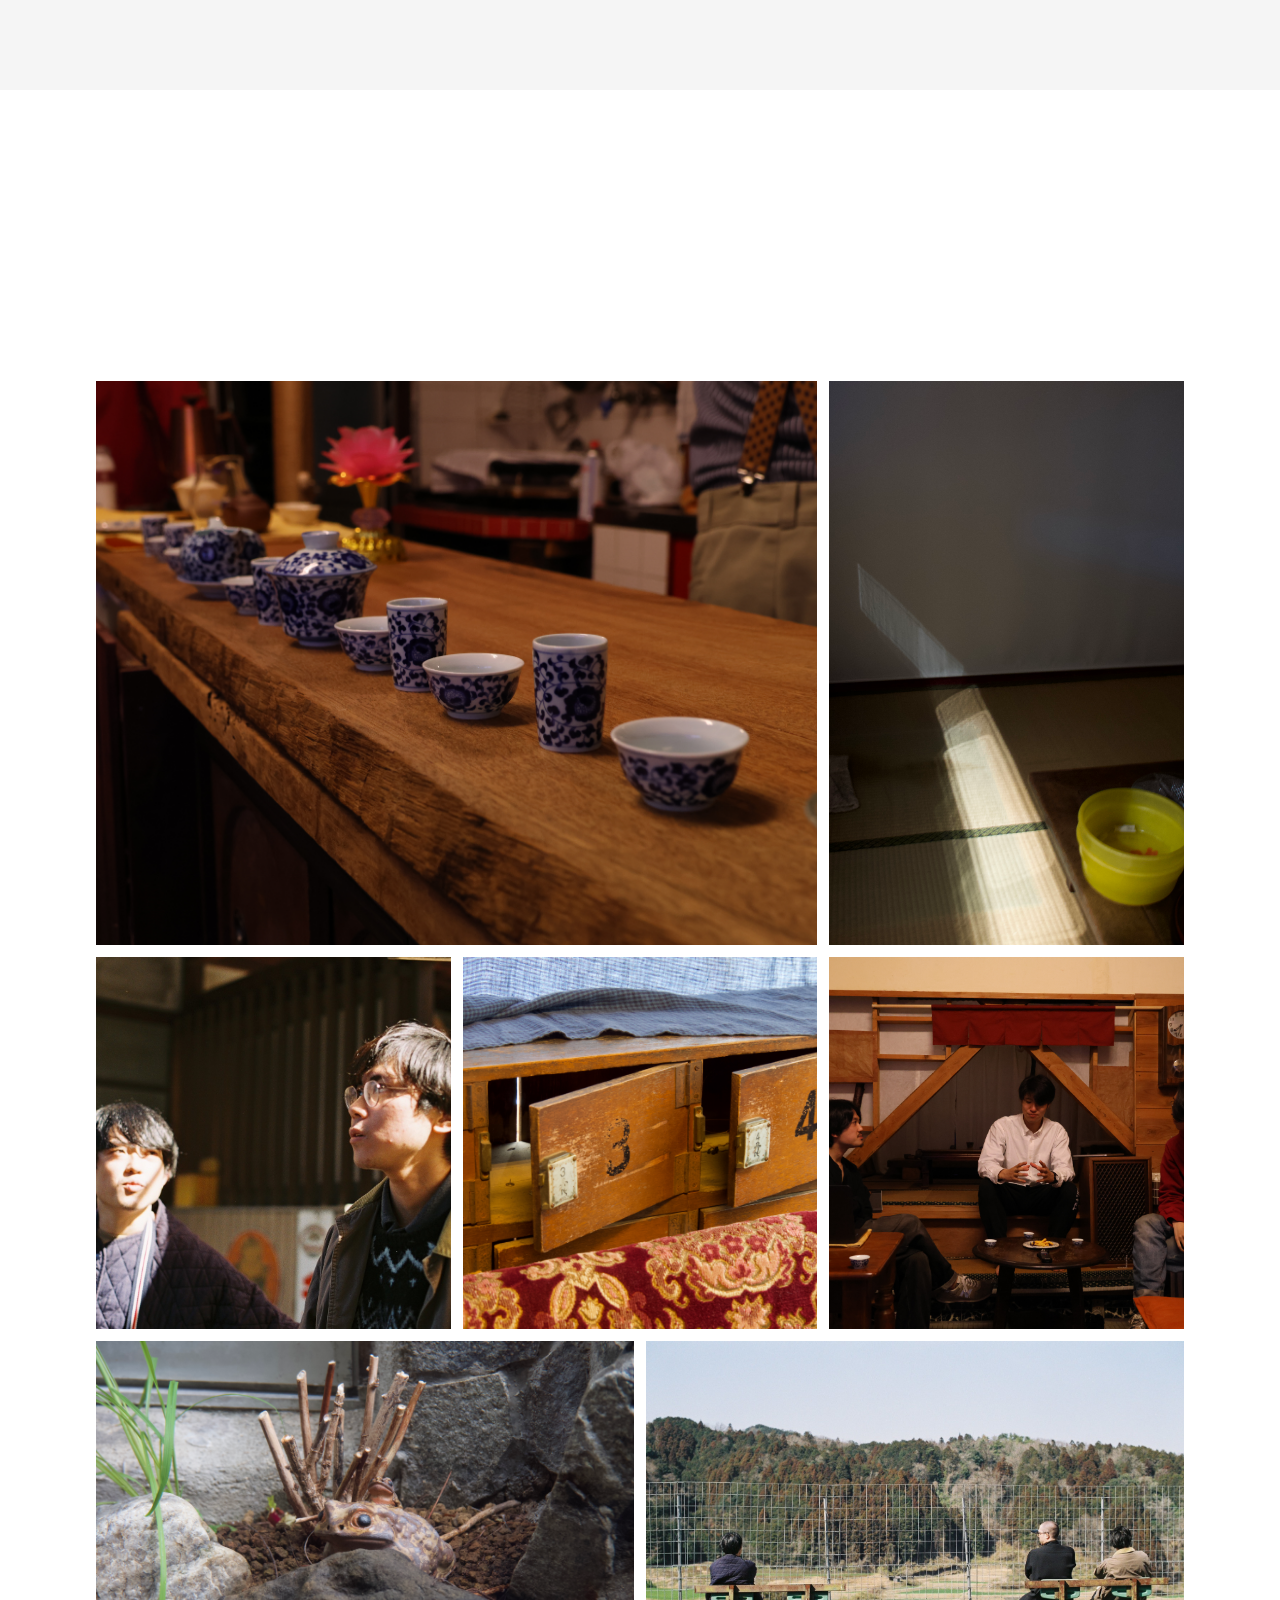
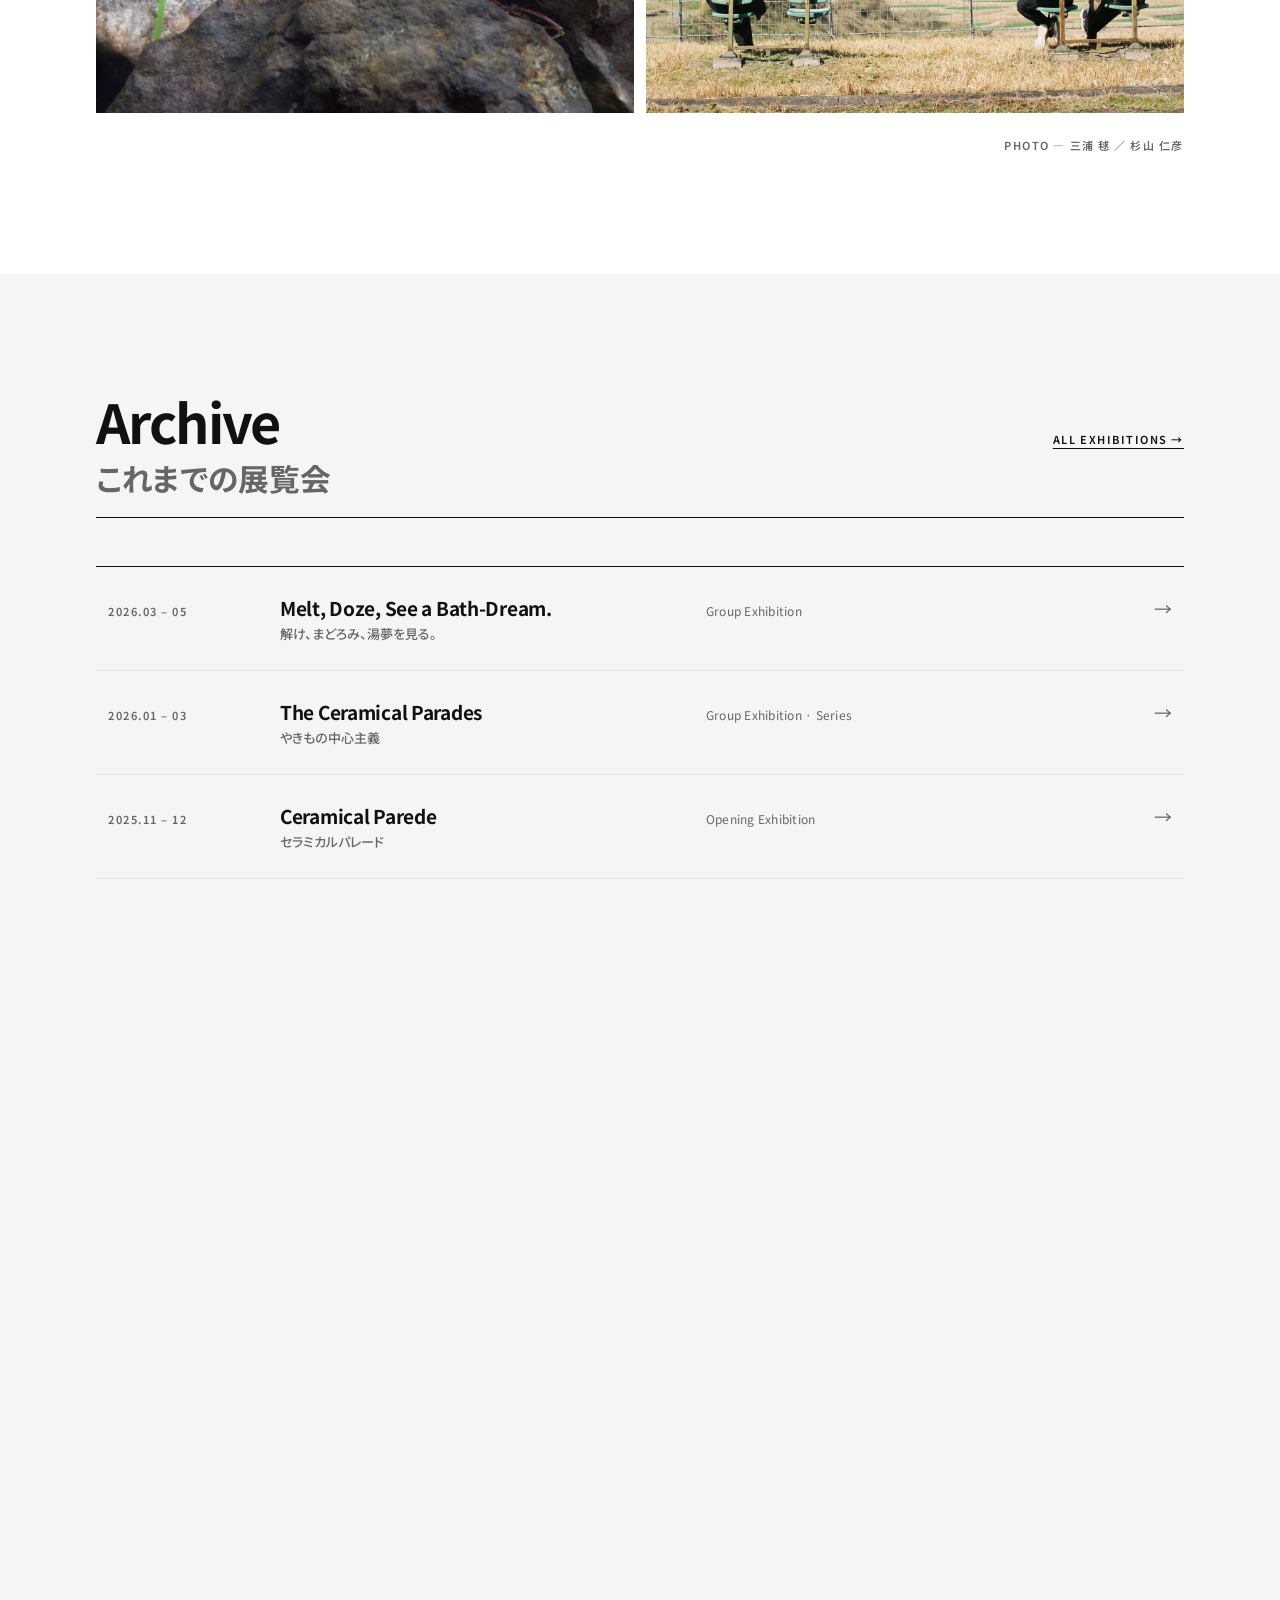
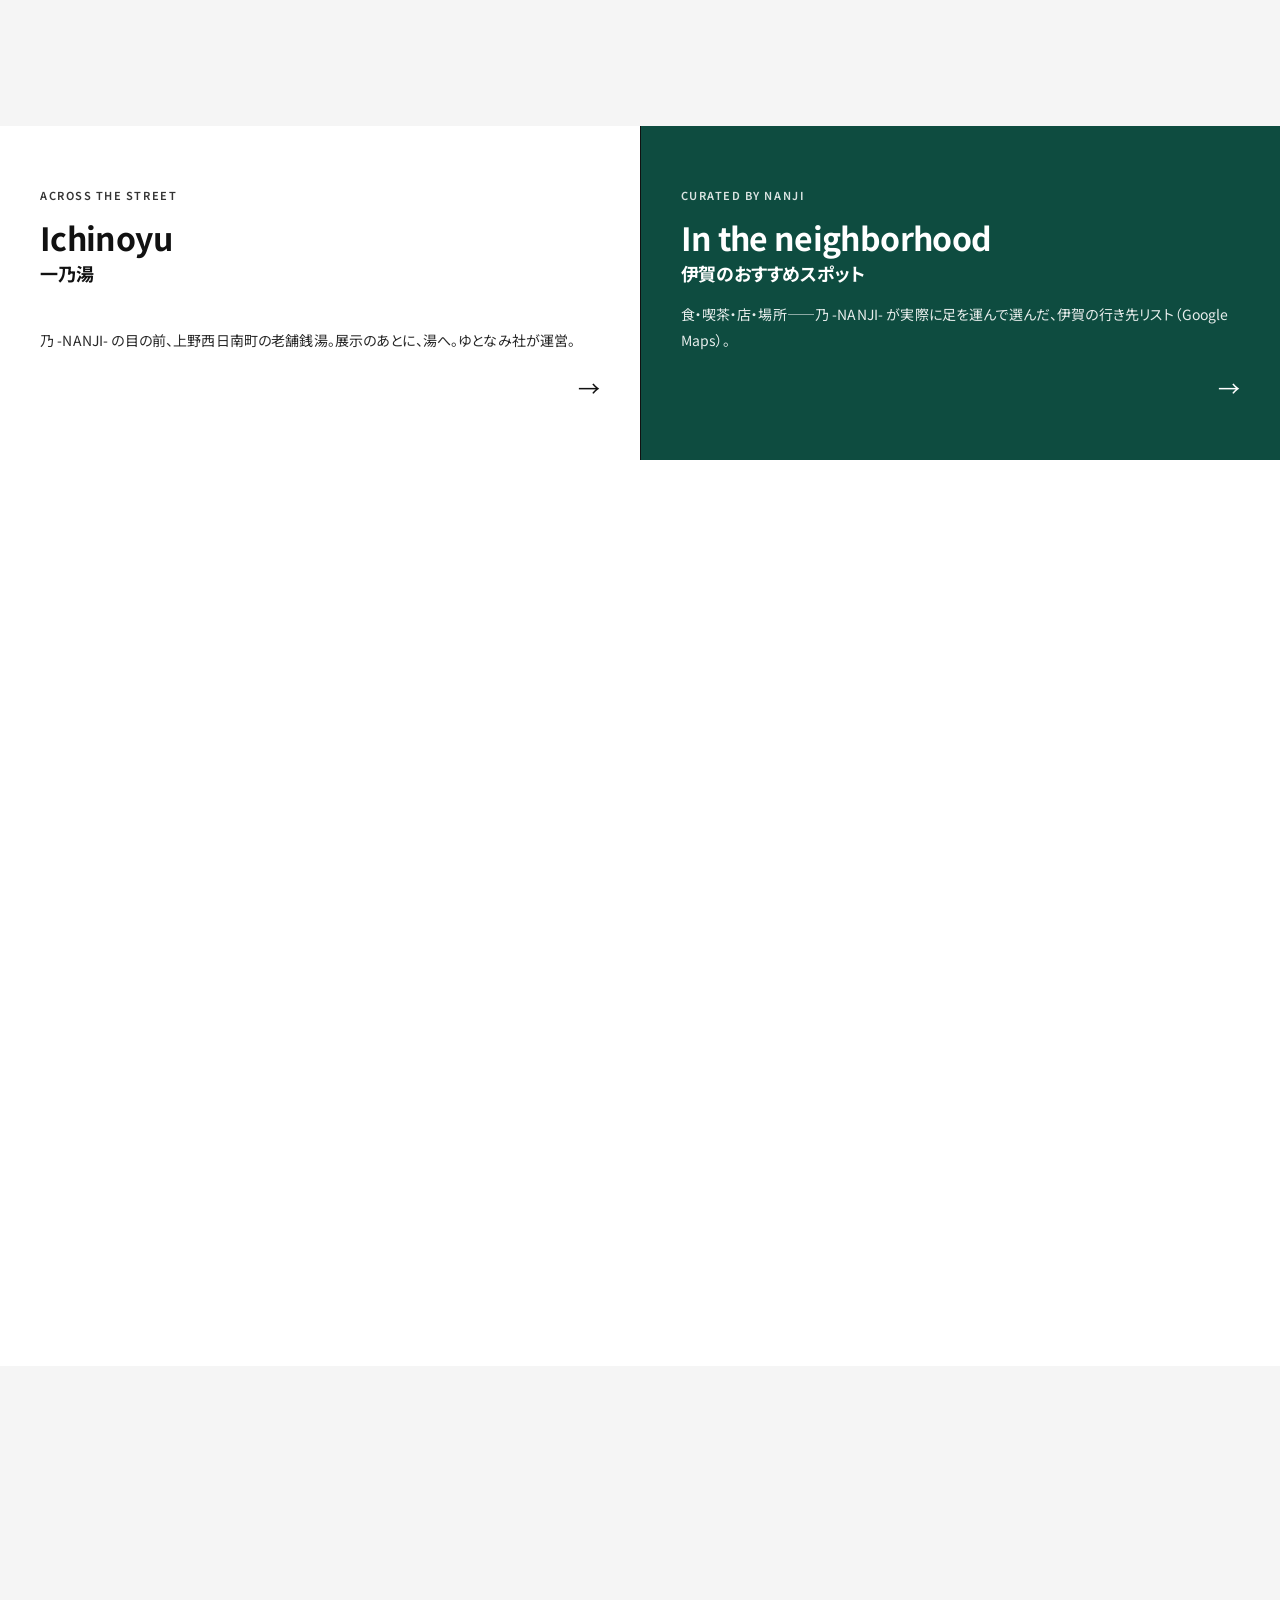
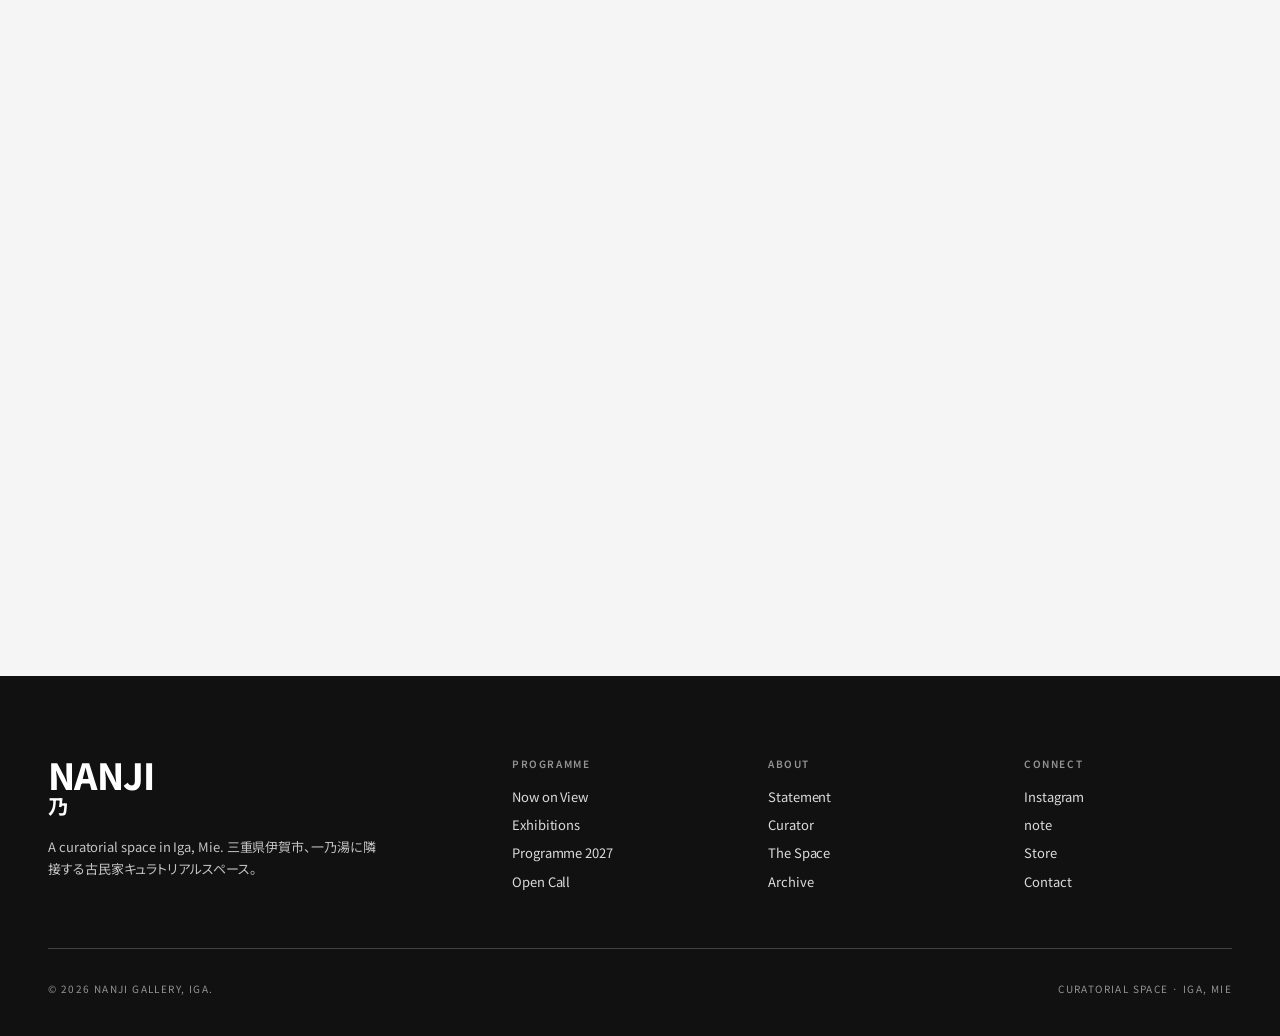
==== commit 6035d15e: "Redesign preview v2: pure white + Inter, M+ x Prada synthesis" ====
--- a/preview/index.html
+++ b/preview/index.html
@@ -3,643 +3,617 @@
 <head>
 <meta charset="UTF-8">
 <meta name="viewport" content="width=device-width, initial-scale=1.0">
-<title>乃 -NANJI- ｜ Curatorial Space, Iga</title>
-<meta name="description" content="三重県伊賀市、一乃湯に隣接する古民家キュラトリアルスペース「乃-NANJI-」。日常の集積を、アートに開く。">
+<title>NANJI 乃 ｜ Curatorial Space, Iga</title>
+<meta name="description" content="A curatorial space in Iga, Mie. 三重県伊賀市、一乃湯に隣接する古民家キュラトリアルスペース。">
 <link rel="icon" type="image/jpeg" href="/logo.jpg">
 <link rel="apple-touch-icon" href="/logo.jpg">
 <meta property="og:type" content="website">
 <meta property="og:url" content="https://nanji2025.com/preview/">
-<meta property="og:title" content="乃 -NANJI- ｜ Curatorial Space, Iga">
-<meta property="og:description" content="伊賀市・一乃湯に隣接するキュラトリアルスペース。年間4クールのプログラムと、暮らしと地続きの展示。">
+<meta property="og:title" content="NANJI 乃 ｜ Curatorial Space, Iga">
+<meta property="og:description" content="A curatorial space in Iga, Mie. 三重県伊賀市、一乃湯に隣接する古民家キュラトリアルスペース。">
 <meta property="og:image" content="https://nanji2025.com/hero.JPG">
-<meta property="og:site_name" content="乃 -NANJI-">
+<meta property="og:site_name" content="NANJI 乃">
 <meta property="og:locale" content="ja_JP">
 
 <link rel="preconnect" href="https://fonts.googleapis.com">
 <link rel="preconnect" href="https://fonts.gstatic.com" crossorigin>
-<link href="https://fonts.googleapis.com/css2?family=Cormorant+Garamond:wght@300;400;500&family=Noto+Sans+JP:wght@300;400;500&family=Noto+Serif+JP:wght@300;400;500;600&display=swap" rel="stylesheet">
+<link href="https://fonts.googleapis.com/css2?family=Inter:wght@400;500;600;700;800&family=Noto+Sans+JP:wght@400;500;700;800&display=swap" rel="stylesheet">
 
 <style>
+/* ============================================================
+   RESET + TOKENS
+   Design language: Fondazione Prada × M+
+   BG: pure white / Text: near-black / Type: Inter (geometric grot)
+============================================================ */
 :root{
-  --bg:#F4F1EA;
-  --bg-alt:#EBE6DC;
-  --paper:#FFFFFF;
-  --ink:#1A1714;
-  --ink-soft:#4B453F;
-  --muted:#8F877B;
-  --line:#D6CFC1;
-  --line-strong:#1A1714;
-  --accent:#8B6F47;
-  --serif:'Noto Serif JP','Cormorant Garamond',serif;
-  --sans:'Noto Sans JP','Helvetica Neue',sans-serif;
-  --display:'Cormorant Garamond','Noto Serif JP',serif;
-  --max:1440px;
-  --gutter-lg:64px;
+  --bg:#FFFFFF;
+  --bg-2:#F5F5F5;
+  --bg-3:#EEEEEE;
+  --ink:#111111;
+  --ink-2:#333333;
+  --ink-3:#666666;
+  --ink-4:#999999;
+  --line:#E5E5E5;
+  --line-strong:#111111;
+  --accent:#FF5C0F;       /* M+ の CTA オレンジ */
+  --accent-2:#F2E9DF;     /* 温かいクリーム（カード用） */
+  --accent-3:#0E4C40;     /* 深い緑（少数アクセント） */
+  --sans:'Inter','Noto Sans JP',-apple-system,BlinkMacSystemFont,'Helvetica Neue',Arial,sans-serif;
+  --sans-jp:'Noto Sans JP','Inter',sans-serif;
   --gutter:32px;
-  --gutter-sm:20px;
-  --nav-h:64px;
+  --gutter-lg:48px;
+  --nav-h:56px;
+  --max:1600px;
 }
 *{box-sizing:border-box;margin:0;padding:0;}
-html{scroll-behavior:auto;}
+html{scroll-behavior:auto;-webkit-text-size-adjust:100%;}
 body{
   background:var(--bg);color:var(--ink);
-  font-family:var(--sans);font-weight:400;
-  line-height:1.85;letter-spacing:.02em;
+  font-family:var(--sans);
+  font-weight:400;font-size:15px;line-height:1.55;
+  letter-spacing:-.005em;
   -webkit-font-smoothing:antialiased;
-  font-feature-settings:"palt";
+  -moz-osx-font-smoothing:grayscale;
+  font-feature-settings:"palt","kern";
   overflow-x:hidden;
 }
 img{max-width:100%;display:block;}
-a{color:inherit;text-decoration:none;transition:opacity .35s ease,color .35s ease;}
+a{color:inherit;text-decoration:underline;text-underline-offset:3px;text-decoration-thickness:1px;transition:opacity .25s ease,color .25s ease;}
 a:hover{opacity:.55;}
-button{font-family:inherit;background:none;border:none;color:inherit;cursor:pointer;}
-
-/* ============================================================
-   HEADER  (M+の低ヘッダー × Pradaの静かさ)
+button{font-family:inherit;background:none;border:none;color:inherit;cursor:pointer;padding:0;}
+:lang(ja),.jp{font-family:var(--sans-jp);font-feature-settings:"palt";}
+
+/* Reusable */
+.container{max-width:var(--max);margin:0 auto;padding:0 var(--gutter-lg);}
+.eyebrow{
+  font-size:11px;font-weight:600;
+  letter-spacing:.14em;text-transform:uppercase;
+  color:var(--ink);
+}
+.eyebrow.muted{color:var(--ink-3);}
+.hr{border:0;border-top:1px solid var(--ink);height:1px;margin:0;}
+.hr.thin{border-top-color:var(--line);}
+.no-underline{text-decoration:none;}
+
+/* ============================================================
+   HEADER
+   Prada / M+ 共通：小さな固定ヘッダー、ロゴ左・ナビ右
 ============================================================ */
 .site-header{
   position:fixed;top:0;left:0;right:0;z-index:100;
   height:var(--nav-h);
   display:flex;align-items:center;justify-content:space-between;
   padding:0 var(--gutter-lg);
-  background:rgba(244,241,234,.85);
-  backdrop-filter:blur(12px);
-  -webkit-backdrop-filter:blur(12px);
+  background:rgba(255,255,255,.94);
+  backdrop-filter:blur(8px);
+  -webkit-backdrop-filter:blur(8px);
   border-bottom:1px solid transparent;
-  transition:background .4s ease,border-color .4s ease;
+  transition:border-color .3s ease;
 }
 .site-header.scrolled{border-bottom-color:var(--line);}
 .brand{
-  font-family:var(--serif);font-size:15px;font-weight:500;
-  letter-spacing:.28em;color:var(--ink);
-  display:flex;align-items:center;gap:12px;
-}
-.brand small{
-  font-family:var(--display);font-style:italic;
-  font-size:11px;letter-spacing:.16em;color:var(--muted);
-  font-weight:400;
-}
-.nav-main{display:flex;align-items:center;gap:36px;}
+  font-weight:800;font-size:14px;letter-spacing:.02em;
+  text-decoration:none;color:var(--ink);
+  display:flex;align-items:baseline;gap:10px;
+}
+.brand em{
+  font-style:normal;font-weight:500;font-size:11px;
+  color:var(--ink-3);letter-spacing:.1em;
+  text-transform:uppercase;
+}
+.nav-main{display:flex;align-items:center;gap:32px;}
 .nav-main a{
-  font-family:var(--display);
-  font-size:14px;letter-spacing:.14em;font-style:italic;
-  color:var(--ink-soft);
-  position:relative;padding:4px 0;
-}
-.nav-main a::after{
-  content:"";position:absolute;left:0;right:100%;bottom:-2px;
-  height:1px;background:var(--ink);
-  transition:right .5s cubic-bezier(.19,1,.22,1);
-}
-.nav-main a:hover{opacity:1;color:var(--ink);}
-.nav-main a:hover::after{right:0;}
-.nav-toggle{display:none;width:28px;height:22px;position:relative;}
+  font-size:12px;font-weight:600;letter-spacing:.06em;
+  text-transform:uppercase;text-decoration:none;color:var(--ink);
+}
+.nav-main a:hover{opacity:1;color:var(--accent);}
+.nav-cta{
+  background:var(--ink);color:#fff;padding:10px 18px;
+  font-size:11px;font-weight:600;letter-spacing:.1em;
+  text-transform:uppercase;text-decoration:none;
+  transition:background .25s ease;
+}
+.nav-cta:hover{background:var(--accent);opacity:1;}
+.nav-toggle{
+  display:none;width:28px;height:20px;position:relative;
+}
 .nav-toggle span{
-  position:absolute;left:0;width:100%;height:1px;background:var(--ink);
-  transition:transform .35s ease,opacity .35s ease,top .35s ease;
+  position:absolute;left:0;width:100%;height:1.5px;background:var(--ink);
+  transition:transform .3s ease,opacity .3s ease,top .3s ease;
 }
 .nav-toggle span:nth-child(1){top:2px;}
-.nav-toggle span:nth-child(2){top:11px;}
-.nav-toggle span:nth-child(3){top:20px;}
-.nav-toggle.open span:nth-child(1){top:11px;transform:rotate(45deg);}
+.nav-toggle span:nth-child(2){top:9px;}
+.nav-toggle span:nth-child(3){top:16px;}
+.nav-toggle.open span:nth-child(1){top:9px;transform:rotate(45deg);}
 .nav-toggle.open span:nth-child(2){opacity:0;}
-.nav-toggle.open span:nth-child(3){top:11px;transform:rotate(-45deg);}
-
-/* ============================================================
-   HERO  (Prada の index 感 × M+ の緩やかな導入)
+.nav-toggle.open span:nth-child(3){top:9px;transform:rotate(-45deg);}
+
+/* ============================================================
+   HERO  — M+ 大画面メディア + Prada の情報密度
 ============================================================ */
 .hero{
-  position:relative;min-height:100vh;min-height:100dvh;
-  padding:calc(var(--nav-h) + 40px) var(--gutter-lg) 60px;
-  display:grid;
-  grid-template-rows:1fr auto;
+  position:relative;
+  min-height:100vh;min-height:100dvh;
+  padding:calc(var(--nav-h) + 24px) var(--gutter-lg) 24px;
+  display:flex;flex-direction:column;justify-content:space-between;
   overflow:hidden;
-}
-.hero-media{
-  position:absolute;inset:0;z-index:0;
-  background:#0d0b09;
-}
+  background:#111;color:#fff;
+}
+.hero-media{position:absolute;inset:0;z-index:0;overflow:hidden;background:#111;}
 .hero-media img{
-  width:100%;height:100%;object-fit:cover;
-  opacity:0;transform:scale(1.05);
-  transition:opacity 1.6s ease,transform 8s ease;
-}
-.hero-media.loaded img{opacity:.72;transform:scale(1);}
+  width:100%;height:100%;object-fit:cover;object-position:center;
+  opacity:0;transform:scale(1.04);
+  transition:opacity 1.4s ease,transform 6s ease;
+}
+.hero-media.loaded img{opacity:.78;transform:scale(1);}
 .hero-media::after{
   content:"";position:absolute;inset:0;
-  background:linear-gradient(180deg,rgba(20,17,15,.35) 0%,rgba(20,17,15,.55) 100%);
-}
-.hero-inner{
-  position:relative;z-index:2;color:#fff;
-  display:grid;grid-template-columns:1fr auto;align-items:end;gap:40px;
-  padding-top:60px;
-}
-.hero-lead{max-width:820px;}
-.hero-eyebrow{
-  font-family:var(--display);font-style:italic;
-  font-size:13px;letter-spacing:.28em;
-  opacity:.85;margin-bottom:22px;
-  display:flex;align-items:center;gap:14px;
-}
-.hero-eyebrow::before{
-  content:"";display:inline-block;width:36px;height:1px;background:currentColor;
-}
+  background:linear-gradient(180deg,rgba(0,0,0,.25) 0%,rgba(0,0,0,.35) 60%,rgba(0,0,0,.55) 100%);
+}
+.hero-top{
+  position:relative;z-index:2;
+  display:flex;justify-content:space-between;align-items:baseline;
+  gap:20px;font-size:11px;letter-spacing:.14em;text-transform:uppercase;
+  opacity:.9;
+}
+.hero-title-wrap{position:relative;z-index:2;max-width:1200px;}
 .hero-title{
-  font-family:var(--serif);font-weight:400;
-  font-size:clamp(34px,5.4vw,72px);
-  line-height:1.25;letter-spacing:.02em;
-  margin-bottom:28px;
-}
-.hero-title em{
-  font-family:var(--display);font-style:italic;
-  font-weight:400;color:#f2d8b3;
+  font-weight:700;
+  font-size:clamp(38px,7vw,110px);
+  line-height:1.02;letter-spacing:-.03em;
+  text-transform:none;
+  margin-bottom:24px;
+}
+.hero-title .jp{
+  display:block;font-family:var(--sans-jp);font-weight:700;
+  font-size:clamp(30px,5.6vw,84px);line-height:1.15;letter-spacing:-.02em;
+  margin-top:8px;
 }
 .hero-sub{
-  font-family:var(--serif);font-size:15px;line-height:2;
-  letter-spacing:.06em;
-  max-width:560px;color:rgba(255,255,255,.9);
-}
-.hero-meta{
-  align-self:end;text-align:right;
-  font-family:var(--display);font-style:italic;
-  font-size:12px;letter-spacing:.24em;line-height:2;
-  color:rgba(255,255,255,.75);
-}
-.hero-meta strong{
-  display:block;font-family:var(--serif);font-style:normal;
-  font-size:15px;letter-spacing:.14em;color:#fff;font-weight:400;
-  margin-bottom:4px;
-}
-.hero-foot{
+  font-family:var(--sans-jp);
+  font-size:15px;line-height:1.8;letter-spacing:.02em;
+  max-width:560px;opacity:.9;margin-top:24px;
+}
+.hero-bottom{
   position:relative;z-index:2;
-  display:flex;justify-content:space-between;align-items:end;
-  padding-top:40px;
-  border-top:1px solid rgba(255,255,255,.2);
-  color:#fff;
-}
-.hero-index{
-  font-family:var(--display);font-style:italic;
-  font-size:12px;letter-spacing:.3em;
-}
+  display:grid;grid-template-columns:1fr 1fr 1fr;gap:24px;
+  padding-top:24px;border-top:1px solid rgba(255,255,255,.3);
+  align-items:end;
+}
+.hero-info h4{
+  font-size:10px;font-weight:600;letter-spacing:.16em;text-transform:uppercase;
+  opacity:.7;margin-bottom:8px;
+}
+.hero-info p{font-size:14px;line-height:1.5;}
+.hero-info .p-jp{font-family:var(--sans-jp);font-size:13px;opacity:.85;margin-top:2px;}
 .hero-scroll{
-  font-family:var(--display);font-style:italic;
-  font-size:11px;letter-spacing:.34em;
-  writing-mode:vertical-rl;
-  position:absolute;right:var(--gutter-lg);bottom:60px;
-  display:flex;align-items:center;gap:16px;
-  color:rgba(255,255,255,.8);
+  position:absolute;left:var(--gutter-lg);bottom:20px;z-index:2;
+  font-size:10px;letter-spacing:.24em;text-transform:uppercase;
+  opacity:.65;display:flex;align-items:center;gap:10px;
 }
 .hero-scroll::after{
-  content:"";display:block;width:1px;height:56px;
-  background:rgba(255,255,255,.6);
-  animation:scrollLine 2.4s ease-in-out infinite;
+  content:"";display:block;width:24px;height:1px;background:currentColor;
+  animation:scrollLine 2s ease-in-out infinite;
 }
 @keyframes scrollLine{
-  0%{transform:scaleY(0);transform-origin:top;}
-  50%{transform:scaleY(1);transform-origin:top;}
-  51%{transform-origin:bottom;}
-  100%{transform:scaleY(0);transform-origin:bottom;}
-}
-
-/* ============================================================
-   COMMON section framing
-============================================================ */
-section{padding:120px var(--gutter-lg);position:relative;}
-.section-max{max-width:var(--max);margin:0 auto;}
+  0%,100%{transform:scaleX(0);transform-origin:left;}
+  50%{transform:scaleX(1);transform-origin:left;}
+}
+
+/* ============================================================
+   CTA CARDS  — M+ Plan Your Visit / See What's On / Become Member
+============================================================ */
+.cta-cards{
+  display:grid;grid-template-columns:repeat(3,1fr);gap:1px;
+  background:var(--ink);
+}
+.cta-card{
+  padding:56px 40px 48px;
+  background:var(--bg);
+  display:flex;flex-direction:column;justify-content:space-between;
+  gap:40px;min-height:340px;
+  text-decoration:none;color:var(--ink);
+  transition:background .35s ease,color .35s ease;
+}
+.cta-card:hover{background:var(--ink);color:#fff;opacity:1;}
+.cta-card--accent{background:var(--accent);color:#fff;}
+.cta-card--accent:hover{background:var(--ink);color:#fff;}
+.cta-card--dark{background:var(--ink);color:#fff;}
+.cta-card--dark:hover{background:var(--accent);color:#fff;}
+.cta-card__label{
+  font-size:11px;font-weight:600;letter-spacing:.16em;text-transform:uppercase;
+  opacity:.85;
+}
+.cta-card__title{
+  font-weight:700;font-size:clamp(28px,3vw,44px);
+  line-height:1;letter-spacing:-.03em;
+}
+.cta-card__title-jp{
+  display:block;font-family:var(--sans-jp);
+  font-size:clamp(18px,1.8vw,24px);line-height:1.3;letter-spacing:-.01em;
+  margin-top:12px;font-weight:700;
+}
+.cta-card__arrow{
+  font-size:24px;line-height:1;align-self:flex-end;
+  transition:transform .35s ease;
+}
+.cta-card:hover .cta-card__arrow{transform:translateX(8px);}
+
+/* ============================================================
+   SECTION FRAMES
+============================================================ */
+.section{padding:120px var(--gutter-lg);}
+.section-tight{padding:80px var(--gutter-lg);}
 .section-head{
-  display:grid;
-  grid-template-columns:120px 1fr;
-  gap:60px;align-items:baseline;
-  padding-bottom:48px;
-  border-bottom:1px solid var(--line);
-  margin-bottom:72px;
-}
-.section-no{
-  font-family:var(--display);font-style:italic;
-  font-size:14px;letter-spacing:.24em;color:var(--muted);
-}
-.section-no span{
-  display:block;font-size:11px;letter-spacing:.32em;
-  margin-top:6px;text-transform:uppercase;color:var(--muted);
-}
-.section-title{
-  font-family:var(--serif);font-weight:400;
-  font-size:clamp(28px,4vw,52px);
-  line-height:1.35;letter-spacing:.03em;
-  color:var(--ink);
-}
-.section-title em{
-  font-family:var(--display);font-style:italic;
-  color:var(--accent);font-weight:400;
-}
-.section-lead{
-  font-family:var(--serif);
-  font-size:16px;line-height:2.05;color:var(--ink-soft);
-  max-width:640px;margin-top:24px;letter-spacing:.05em;
-}
-
-/* ============================================================
-   01. NOW ON VIEW
-============================================================ */
-.now-on-view{background:var(--bg);}
-.now-body{
-  display:grid;grid-template-columns:1.2fr 1fr;gap:80px;align-items:start;
-}
-.now-visual{
-  position:relative;overflow:hidden;background:#1a1714;
-  aspect-ratio:4/5;
-}
-.now-visual img{
+  display:flex;justify-content:space-between;align-items:baseline;
+  gap:24px;
+  padding-bottom:20px;
+  border-bottom:1px solid var(--ink);
+  margin-bottom:48px;
+}
+.section-head h2{
+  font-weight:700;font-size:clamp(32px,4.2vw,64px);
+  line-height:1;letter-spacing:-.03em;
+}
+.section-head h2 .jp{
+  display:block;font-family:var(--sans-jp);font-weight:700;
+  font-size:clamp(20px,2.4vw,32px);
+  line-height:1.2;letter-spacing:-.01em;
+  margin-top:12px;color:var(--ink-3);
+}
+.section-head .head-cta{
+  font-size:11px;font-weight:600;letter-spacing:.14em;text-transform:uppercase;
+  text-decoration:underline;text-underline-offset:4px;flex-shrink:0;
+}
+
+/* ============================================================
+   EXHIBITIONS GRID (M+ pattern)
+============================================================ */
+.ex-grid{
+  display:grid;grid-template-columns:repeat(3,1fr);gap:32px 24px;
+}
+.ex-card{
+  text-decoration:none;color:var(--ink);
+  display:flex;flex-direction:column;gap:16px;
+}
+.ex-card__media{
+  aspect-ratio:4/5;background:var(--bg-2);overflow:hidden;position:relative;
+}
+.ex-card__media img{
   width:100%;height:100%;object-fit:cover;
-  transition:transform 1.6s ease;
-}
-.now-visual:hover img{transform:scale(1.03);}
-.now-detail dl{
-  display:grid;grid-template-columns:110px 1fr;
-  row-gap:22px;column-gap:24px;
-  border-top:1px solid var(--line);
-  padding-top:32px;margin-top:32px;
-}
-.now-detail dt{
-  font-family:var(--display);font-style:italic;
-  font-size:12px;letter-spacing:.24em;color:var(--muted);
-  padding-top:4px;
-}
-.now-detail dd{
-  font-family:var(--serif);font-size:15px;line-height:1.9;
-  letter-spacing:.05em;color:var(--ink);
-}
-.now-title{
-  font-family:var(--serif);font-weight:500;
-  font-size:clamp(24px,3vw,36px);
-  line-height:1.5;letter-spacing:.04em;
-  margin-bottom:20px;
-}
-.now-artists{
-  font-family:var(--display);font-style:italic;
-  font-size:15px;letter-spacing:.16em;color:var(--ink-soft);
-  margin-bottom:24px;
-}
-.now-desc{
-  font-family:var(--serif);
-  font-size:15px;line-height:2.1;color:var(--ink-soft);
-  letter-spacing:.05em;margin-bottom:32px;
-}
-.link-arrow{
-  display:inline-flex;align-items:center;gap:14px;
-  font-family:var(--display);font-style:italic;
-  font-size:14px;letter-spacing:.16em;
-  color:var(--ink);
-  border-bottom:1px solid var(--ink);
-  padding-bottom:4px;
-}
-.link-arrow::after{
-  content:"→";transition:transform .4s ease;
-}
-.link-arrow:hover{opacity:1;}
-.link-arrow:hover::after{transform:translateX(6px);}
-
-/* ============================================================
-   02. STATEMENT
-============================================================ */
-.statement{background:var(--bg-alt);}
+  transition:transform 1s ease;
+}
+.ex-card:hover .ex-card__media img{transform:scale(1.03);}
+.ex-card__tag{
+  display:inline-block;
+  font-size:10px;font-weight:600;letter-spacing:.14em;text-transform:uppercase;
+  color:var(--ink);padding:4px 0;
+}
+.ex-card__tag--current{color:var(--accent);}
+.ex-card__tag--upcoming{color:var(--ink-3);}
+.ex-card__dates{
+  font-size:12px;color:var(--ink-3);letter-spacing:.02em;margin-bottom:4px;
+}
+.ex-card__title{
+  font-weight:700;font-size:22px;line-height:1.25;letter-spacing:-.015em;
+}
+.ex-card__title-jp{
+  display:block;font-family:var(--sans-jp);font-weight:500;
+  font-size:15px;line-height:1.5;color:var(--ink-2);margin-top:6px;
+  letter-spacing:0;
+}
+.ex-card:hover{opacity:1;}
+.ex-card:hover .ex-card__title{text-decoration:underline;text-underline-offset:3px;}
+
+/* ============================================================
+   STATEMENT
+============================================================ */
 .statement-body{
-  display:grid;grid-template-columns:1fr 1.4fr;gap:100px;
+  display:grid;grid-template-columns:1fr 2fr;gap:80px;
   align-items:start;
 }
 .statement-quote{
-  font-family:var(--serif);font-weight:400;
-  font-size:clamp(20px,2.4vw,30px);
-  line-height:1.85;letter-spacing:.06em;
-  color:var(--ink);
-  padding-right:20px;
-}
-.statement-quote::first-line{color:var(--accent);}
+  font-weight:700;font-size:clamp(24px,2.6vw,36px);
+  line-height:1.3;letter-spacing:-.02em;
+}
+.statement-quote .jp{
+  display:block;font-family:var(--sans-jp);font-weight:700;
+  margin-top:16px;font-size:.85em;line-height:1.4;color:var(--ink-2);
+}
 .statement-text{
-  font-family:var(--serif);
-  font-size:15.5px;line-height:2.3;color:var(--ink-soft);
-  letter-spacing:.06em;
-}
-.statement-text p{margin-bottom:1.8em;text-indent:1em;}
+  font-family:var(--sans-jp);font-size:15px;line-height:2;color:var(--ink-2);
+  max-width:640px;
+}
+.statement-text p{margin-bottom:1.4em;text-indent:1em;}
 .statement-text p:first-child{text-indent:0;}
 .statement-author{
-  margin-top:48px;padding-top:28px;
-  border-top:1px solid var(--line);
   display:flex;justify-content:space-between;align-items:baseline;
-  font-family:var(--display);font-style:italic;
-  font-size:13px;letter-spacing:.16em;color:var(--muted);
+  margin-top:32px;padding-top:20px;border-top:1px solid var(--line);
+  font-size:11px;letter-spacing:.14em;text-transform:uppercase;color:var(--ink-3);
 }
 .statement-author strong{
-  font-family:var(--serif);font-style:normal;font-weight:500;
-  font-size:14px;color:var(--ink);letter-spacing:.14em;
-}
-
-/* ============================================================
-   03. CURATOR
-============================================================ */
-.curator .section-head{margin-bottom:60px;}
+  font-family:var(--sans-jp);font-style:normal;font-weight:700;
+  font-size:13px;color:var(--ink);letter-spacing:.06em;text-transform:none;
+}
+
+/* ============================================================
+   CURATOR
+============================================================ */
 .curator-body{
-  display:grid;grid-template-columns:1fr 1.6fr;gap:80px;align-items:start;
+  display:grid;grid-template-columns:1fr 1.8fr;gap:64px;align-items:start;
 }
 .curator-portrait{
-  aspect-ratio:3/4;overflow:hidden;background:var(--bg-alt);
-  position:relative;
-}
-.curator-portrait img{
-  width:100%;height:100%;object-fit:cover;
-  filter:grayscale(.15) contrast(1.02);
-}
-.curator-name-en{
-  font-family:var(--display);font-style:italic;
-  font-size:14px;letter-spacing:.24em;color:var(--muted);
-  margin-bottom:8px;
+  aspect-ratio:3/4;background:var(--bg-2);overflow:hidden;
+}
+.curator-portrait img{width:100%;height:100%;object-fit:cover;filter:grayscale(1) contrast(1.05);}
+.curator-name-row{
+  display:flex;align-items:baseline;gap:16px;
+  padding-bottom:12px;border-bottom:1px solid var(--line);margin-bottom:24px;
 }
 .curator-name{
-  font-family:var(--serif);font-weight:500;
-  font-size:clamp(24px,2.8vw,32px);
-  letter-spacing:.14em;color:var(--ink);
-  margin-bottom:6px;
+  font-weight:700;font-size:32px;letter-spacing:-.02em;line-height:1;
+}
+.curator-name-jp{
+  font-family:var(--sans-jp);font-weight:700;
+  font-size:24px;letter-spacing:-.01em;
 }
 .curator-role{
-  font-family:var(--display);font-style:italic;
-  font-size:14px;letter-spacing:.18em;color:var(--accent);
-  margin-bottom:36px;
+  font-size:11px;font-weight:600;letter-spacing:.16em;text-transform:uppercase;
+  color:var(--accent);margin-bottom:24px;
 }
 .curator-bio{
-  font-family:var(--serif);
-  font-size:15px;line-height:2.15;color:var(--ink-soft);
-  letter-spacing:.05em;margin-bottom:24px;
+  font-family:var(--sans-jp);font-size:14.5px;line-height:1.95;color:var(--ink-2);
+  margin-bottom:1.2em;letter-spacing:.01em;
 }
 .curator-links{
-  display:flex;gap:32px;margin-top:32px;
-  padding-top:24px;border-top:1px solid var(--line);
-  font-family:var(--display);font-style:italic;
-  font-size:13px;letter-spacing:.18em;
-}
-.curator-links a{border-bottom:1px solid currentColor;padding-bottom:2px;}
-
-/* ============================================================
-   04. PROGRAM
-============================================================ */
-.program{background:var(--ink);color:#F0EBE0;}
-.program .section-title,.program .section-no,.program .section-lead{color:#F0EBE0;}
-.program .section-head{border-bottom-color:rgba(240,235,224,.2);}
-.program .section-no,.program .section-no span{color:rgba(240,235,224,.5);}
-.program .section-lead{color:rgba(240,235,224,.75);}
-.program-grid{
-  display:grid;grid-template-columns:repeat(4,1fr);
-  gap:40px;margin-top:40px;
-}
-.program-item{
-  border-top:1px solid rgba(240,235,224,.2);
-  padding:32px 0;
-}
+  display:flex;gap:24px;margin-top:32px;
+  padding-top:20px;border-top:1px solid var(--line);
+  font-size:11px;font-weight:600;letter-spacing:.14em;text-transform:uppercase;
+}
+
+/* ============================================================
+   PROGRAM (annual cools) — Prada dense table
+============================================================ */
+.program{background:var(--bg-2);}
+.program-table{
+  border-top:1px solid var(--ink);
+}
+.program-row{
+  display:grid;grid-template-columns:100px 1fr 1.5fr;
+  gap:32px;align-items:baseline;
+  padding:32px 12px;
+  border-bottom:1px solid var(--line);
+  transition:background .3s ease,padding .3s ease;
+}
+.program-row:hover{background:var(--bg);padding-left:24px;}
 .program-num{
-  font-family:var(--display);font-style:italic;
-  font-size:12px;letter-spacing:.28em;
-  color:rgba(240,235,224,.55);margin-bottom:24px;
-}
-.program-item h3{
-  font-family:var(--serif);font-weight:500;
-  font-size:18px;letter-spacing:.1em;line-height:1.6;
-  margin-bottom:18px;color:#F0EBE0;
-}
-.program-item p{
-  font-family:var(--serif);font-size:14px;line-height:1.95;
-  letter-spacing:.05em;color:rgba(240,235,224,.75);
+  font-size:12px;font-weight:700;letter-spacing:.16em;text-transform:uppercase;color:var(--accent);
+}
+.program-title{
+  font-weight:700;font-size:20px;letter-spacing:-.015em;line-height:1.3;
+}
+.program-title small{
+  display:block;font-family:var(--sans-jp);font-weight:500;
+  font-size:13px;color:var(--ink-3);margin-top:4px;letter-spacing:0;
+}
+.program-desc{
+  font-family:var(--sans-jp);font-size:14px;line-height:1.85;color:var(--ink-2);
 }
 .program-cta{
-  margin-top:60px;display:flex;gap:40px;
-  padding-top:32px;border-top:1px solid rgba(240,235,224,.2);
-}
-.program-cta a{color:#F0EBE0;}
-
-/* ============================================================
-   05. SPACE (会場)
+  margin-top:48px;display:flex;gap:32px;
+  font-size:11px;font-weight:600;letter-spacing:.14em;text-transform:uppercase;
+}
+
+/* ============================================================
+   SPACE  (会場写真ギャラリー)
 ============================================================ */
 .space-gallery{
-  display:grid;
-  grid-template-columns:repeat(12,1fr);
-  grid-auto-rows:170px;
-  gap:14px;
-  margin-top:20px;
-}
-.space-gallery figure{
-  margin:0;overflow:hidden;background:#0d0b09;position:relative;
-}
+  display:grid;grid-template-columns:repeat(12,1fr);grid-auto-rows:180px;gap:12px;
+}
+.space-gallery figure{margin:0;overflow:hidden;background:var(--bg-2);position:relative;}
 .space-gallery img{
   width:100%;height:100%;object-fit:cover;
-  transition:transform 1.4s cubic-bezier(.19,1,.22,1);
-}
-.space-gallery figure:hover img{transform:scale(1.05);}
+  transition:transform 1.2s ease;
+}
+.space-gallery figure:hover img{transform:scale(1.04);}
 .space-gallery figcaption{
-  position:absolute;left:14px;bottom:12px;
-  font-family:var(--display);font-style:italic;
-  font-size:11px;letter-spacing:.28em;
-  color:#fff;opacity:0;transition:opacity .4s ease;
-  text-shadow:0 1px 4px rgba(0,0,0,.5);
+  position:absolute;left:12px;bottom:10px;
+  font-size:10px;font-weight:600;letter-spacing:.14em;text-transform:uppercase;color:#fff;
+  opacity:0;transition:opacity .3s ease;
+  text-shadow:0 1px 3px rgba(0,0,0,.4);
 }
 .space-gallery figure:hover figcaption{opacity:1;}
-.g-1{grid-column:span 8;grid-row:span 3;}
-.g-2{grid-column:span 4;grid-row:span 3;}
-.g-3{grid-column:span 4;grid-row:span 2;}
-.g-4{grid-column:span 4;grid-row:span 2;}
-.g-5{grid-column:span 4;grid-row:span 2;}
-.g-6{grid-column:span 6;grid-row:span 2;}
-.g-7{grid-column:span 6;grid-row:span 2;}
+.sg-1{grid-column:span 8;grid-row:span 3;}
+.sg-2{grid-column:span 4;grid-row:span 3;}
+.sg-3{grid-column:span 4;grid-row:span 2;}
+.sg-4{grid-column:span 4;grid-row:span 2;}
+.sg-5{grid-column:span 4;grid-row:span 2;}
+.sg-6{grid-column:span 6;grid-row:span 2;}
+.sg-7{grid-column:span 6;grid-row:span 2;}
 .space-credits{
-  margin-top:32px;
-  font-family:var(--display);font-style:italic;
-  font-size:12px;letter-spacing:.24em;color:var(--muted);
+  margin-top:24px;
+  font-size:11px;font-weight:600;letter-spacing:.14em;text-transform:uppercase;color:var(--ink-3);
   text-align:right;
 }
 
 /* ============================================================
-   06. ARCHIVE
-============================================================ */
-.archive{background:var(--bg-alt);}
-.archive-list{
-  border-top:1px solid var(--line-strong);
-}
-.archive-item{
-  display:grid;
-  grid-template-columns:120px 1fr 200px 30px;
-  gap:40px;align-items:baseline;
-  padding:32px 12px;
-  border-bottom:1px solid var(--line);
-  transition:background .5s ease,padding .5s ease;
-  cursor:pointer;
-}
-.archive-item:hover{background:var(--bg);padding-left:24px;}
+   ARCHIVE LIST (Prada dense index)
+============================================================ */
+.archive-list{border-top:1px solid var(--ink);}
+.archive-row{
+  display:grid;grid-template-columns:140px 1fr 1fr 40px;
+  gap:32px;align-items:baseline;
+  padding:28px 12px;border-bottom:1px solid var(--line);
+  text-decoration:none;color:var(--ink);
+  transition:background .3s ease,padding .3s ease;
+}
+.archive-row:hover{background:var(--bg-2);padding-left:24px;opacity:1;}
 .archive-date{
-  font-family:var(--display);font-style:italic;
-  font-size:14px;letter-spacing:.18em;color:var(--muted);
+  font-size:11px;font-weight:600;letter-spacing:.14em;text-transform:uppercase;color:var(--ink-3);
 }
 .archive-title{
-  font-family:var(--serif);font-weight:500;
-  font-size:clamp(18px,1.6vw,22px);
-  line-height:1.55;letter-spacing:.06em;color:var(--ink);
+  font-weight:700;font-size:19px;line-height:1.35;letter-spacing:-.015em;
 }
 .archive-title small{
-  display:block;margin-top:6px;
-  font-family:var(--display);font-style:italic;font-weight:400;
-  font-size:13px;letter-spacing:.12em;color:var(--muted);
-}
-.archive-artist{
-  font-family:var(--serif);
-  font-size:14px;letter-spacing:.06em;color:var(--ink-soft);
-  line-height:1.7;
+  display:block;font-family:var(--sans-jp);font-weight:500;
+  font-size:13px;color:var(--ink-3);margin-top:4px;letter-spacing:0;
+}
+.archive-type{
+  font-size:12px;color:var(--ink-3);letter-spacing:.02em;
 }
 .archive-arrow{
-  font-family:var(--serif);font-size:20px;
-  color:var(--muted);transition:transform .4s ease,color .4s ease;
-  text-align:right;
-}
-.archive-item:hover .archive-arrow{transform:translateX(6px);color:var(--ink);}
-
-/* ============================================================
-   07. STORE
-============================================================ */
-.store-body{text-align:center;}
-.store-embed{margin-top:60px;}
-.store-grid{
-  display:flex;flex-wrap:wrap;gap:32px;justify-content:center;
-}
-.store-grid iframe{
-  border:0;background:#fff;width:240px;height:380px;max-width:100%;
-}
-.store-cta{margin-top:60px;}
-
-/* ============================================================
-   08. NEIGHBORHOOD
-============================================================ */
-.neighborhood{background:var(--bg-alt);}
-.neighbor-body{
-  display:grid;grid-template-columns:1fr 1fr;gap:24px;
-}
-.neighbor-card{
-  background:var(--paper);border:1px solid var(--line);
-  padding:44px 40px;
-  display:flex;flex-direction:column;gap:14px;
-  transition:background .5s ease,color .5s ease,border-color .5s ease,transform .5s ease;
-  min-height:200px;
-}
-.neighbor-card:hover{
-  background:var(--ink);color:#F0EBE0;border-color:var(--ink);
-  transform:translateY(-4px);opacity:1;
-}
-.neighbor-card .n-label{
-  font-family:var(--display);font-style:italic;
-  font-size:12px;letter-spacing:.24em;
-  color:var(--accent);
-  transition:color .5s ease;
-}
-.neighbor-card:hover .n-label{color:#c9a97a;}
-.neighbor-card .n-title{
-  font-family:var(--serif);font-weight:500;
-  font-size:22px;line-height:1.5;letter-spacing:.1em;
-}
-.neighbor-card .n-desc{
-  font-family:var(--serif);font-size:14px;line-height:1.9;
-  color:var(--ink-soft);letter-spacing:.04em;
-  transition:color .5s ease;
-  margin-top:auto;
-}
-.neighbor-card:hover .n-desc{color:rgba(240,235,224,.75);}
-.neighbor-card .n-arrow{
-  align-self:flex-end;font-family:var(--serif);font-size:22px;
-  color:var(--muted);transition:transform .4s ease,color .4s ease;
-}
-.neighbor-card:hover .n-arrow{color:#F0EBE0;transform:translateX(6px);}
-
-/* ============================================================
-   09. JOURNAL
-============================================================ */
+  font-size:18px;text-align:right;color:var(--ink-3);
+  transition:transform .3s ease,color .3s ease;
+}
+.archive-row:hover .archive-arrow{transform:translateX(6px);color:var(--ink);}
+
+/* ============================================================
+   JOURNAL (note extracts)
+============================================================ */
+.journal{background:var(--bg-2);}
 .journal-body{
-  display:grid;grid-template-columns:1.4fr 1fr;gap:80px;
-  align-items:start;
+  display:grid;grid-template-columns:1fr 2fr;gap:64px;
 }
 .journal-intro p{
-  font-family:var(--serif);font-size:15.5px;line-height:2.15;
-  color:var(--ink-soft);letter-spacing:.05em;margin-bottom:1.6em;
-}
-.journal-articles{border-top:1px solid var(--line-strong);}
+  font-family:var(--sans-jp);font-size:14.5px;line-height:1.95;color:var(--ink-2);
+  margin-bottom:1.4em;
+}
+.journal-articles{border-top:1px solid var(--ink);}
 .journal-articles a{
-  display:grid;grid-template-columns:80px 1fr;gap:24px;
-  padding:20px 4px;border-bottom:1px solid var(--line);
+  display:grid;grid-template-columns:60px 1fr 100px;gap:20px;
+  padding:20px 8px;border-bottom:1px solid var(--line);
+  text-decoration:none;color:var(--ink);
   align-items:baseline;
-  transition:padding .4s ease,background .4s ease;
+  transition:padding .3s ease,background .3s ease;
 }
 .journal-articles a:hover{padding-left:16px;background:var(--bg);opacity:1;}
 .journal-articles .j-num{
-  font-family:var(--display);font-style:italic;font-size:12px;
-  letter-spacing:.24em;color:var(--muted);
+  font-size:11px;font-weight:700;letter-spacing:.16em;color:var(--ink-3);
 }
 .journal-articles .j-title{
-  font-family:var(--serif);font-size:15px;line-height:1.6;
-  letter-spacing:.05em;color:var(--ink);
-}
-
-/* ============================================================
-   10. ACCESS
-============================================================ */
-.access{background:var(--ink);color:#F0EBE0;}
-.access .section-title,.access .section-no,.access .section-lead{color:#F0EBE0;}
-.access .section-head{border-bottom-color:rgba(240,235,224,.2);}
-.access .section-no,.access .section-no span{color:rgba(240,235,224,.5);}
+  font-family:var(--sans-jp);font-size:14.5px;line-height:1.5;color:var(--ink);letter-spacing:0;
+}
+.journal-articles .j-date{
+  font-size:11px;letter-spacing:.06em;color:var(--ink-3);text-align:right;
+}
+
+/* ============================================================
+   NEIGHBORHOOD  (2枚カード)
+============================================================ */
+.neighborhood-grid{
+  display:grid;grid-template-columns:1fr 1fr;gap:1px;background:var(--ink);
+}
+.neighbor-card{
+  background:var(--bg);padding:56px 40px;
+  display:flex;flex-direction:column;gap:16px;min-height:280px;
+  text-decoration:none;color:var(--ink);
+  transition:background .35s ease,color .35s ease;
+}
+.neighbor-card:hover{background:var(--ink);color:#fff;opacity:1;}
+.neighbor-card--dark{background:var(--accent-3);color:#fff;}
+.neighbor-card--dark:hover{background:var(--ink);color:#fff;}
+.neighbor-label{
+  font-size:11px;font-weight:600;letter-spacing:.14em;text-transform:uppercase;opacity:.85;
+}
+.neighbor-title{
+  font-weight:700;font-size:32px;letter-spacing:-.02em;line-height:1;
+}
+.neighbor-title-jp{
+  display:block;font-family:var(--sans-jp);font-weight:700;
+  font-size:18px;line-height:1.4;margin-top:8px;letter-spacing:-.01em;
+}
+.neighbor-desc{
+  font-family:var(--sans-jp);font-size:14px;line-height:1.85;letter-spacing:.01em;
+  opacity:.9;margin-top:auto;
+}
+.neighbor-arrow{
+  align-self:flex-end;font-size:22px;
+  transition:transform .35s ease;
+}
+.neighbor-card:hover .neighbor-arrow{transform:translateX(8px);}
+
+/* ============================================================
+   STORE
+============================================================ */
+.store-body{text-align:left;}
+.store-intro{
+  display:grid;grid-template-columns:1fr 1.6fr;gap:64px;align-items:end;
+  margin-bottom:56px;
+}
+.store-lead{
+  font-family:var(--sans-jp);font-size:15px;line-height:1.95;color:var(--ink-2);
+}
+.store-embed{margin-top:16px;}
+.store-grid{display:flex;flex-wrap:wrap;gap:24px;}
+.store-grid iframe{border:0;background:#fff;width:240px;height:380px;max-width:100%;}
+.store-cta{margin-top:48px;}
+
+/* ============================================================
+   ACCESS (Visit)
+============================================================ */
 .access-body{
   display:grid;grid-template-columns:1fr 1.4fr;gap:64px;
 }
-.access-info dl{margin:0;}
-.access-info > dl > div{
-  display:grid;grid-template-columns:120px 1fr;gap:24px;
-  padding:22px 0;
-  border-top:1px solid rgba(240,235,224,.15);
-}
-.access-info > dl > div:last-child{border-bottom:1px solid rgba(240,235,224,.15);}
+.access-info dl{margin:0;border-top:1px solid var(--ink);}
+.access-info dl > div{
+  display:grid;grid-template-columns:110px 1fr;gap:24px;
+  padding:20px 4px;border-bottom:1px solid var(--line);
+}
 .access-info dt{
-  font-family:var(--display);font-style:italic;
-  font-size:12px;letter-spacing:.24em;color:rgba(240,235,224,.55);
+  font-size:11px;font-weight:600;letter-spacing:.14em;text-transform:uppercase;color:var(--ink-3);
   padding-top:4px;
 }
 .access-info dd{
-  font-family:var(--serif);font-size:14.5px;line-height:1.95;
-  letter-spacing:.05em;color:#F0EBE0;
-}
-.access-info dd a{border-bottom:1px solid currentColor;padding-bottom:2px;}
+  font-family:var(--sans-jp);font-size:14.5px;line-height:1.85;color:var(--ink);letter-spacing:.01em;
+}
 .access-info dd small{
-  display:block;margin-top:6px;
-  font-family:var(--sans);font-size:12px;color:rgba(240,235,224,.6);
-  letter-spacing:.04em;line-height:1.7;
-}
-.access-map iframe{
-  width:100%;height:100%;min-height:460px;
-  border:0;filter:invert(1) hue-rotate(180deg) saturate(.5) contrast(.85);
-}
+  display:block;margin-top:6px;font-size:12px;color:var(--ink-3);
+}
+.access-map iframe{width:100%;height:100%;min-height:460px;border:0;}
 
 /* ============================================================
    FOOTER
 ============================================================ */
 .site-footer{
-  background:var(--ink);color:rgba(240,235,224,.7);
-  padding:48px var(--gutter-lg) 40px;
-  display:flex;justify-content:space-between;align-items:center;gap:24px;
-  border-top:1px solid rgba(240,235,224,.15);
-  font-family:var(--display);font-style:italic;
-  font-size:12px;letter-spacing:.24em;
+  background:var(--ink);color:#fff;
+  padding:80px var(--gutter-lg) 40px;
+}
+.footer-top{
+  display:grid;grid-template-columns:2fr 1fr 1fr 1fr;gap:48px;
+  padding-bottom:48px;border-bottom:1px solid rgba(255,255,255,.2);
+  margin-bottom:32px;
 }
 .footer-brand{
-  font-family:var(--serif);font-style:normal;font-weight:500;
-  font-size:14px;letter-spacing:.28em;color:#F0EBE0;
-}
-.footer-links{display:flex;gap:28px;}
-
-/* ============================================================
-   FADE-IN reveal
+  font-weight:800;font-size:36px;letter-spacing:-.02em;line-height:1;
+  margin-bottom:20px;
+}
+.footer-brand-jp{
+  display:block;font-family:var(--sans-jp);font-weight:700;
+  font-size:20px;margin-top:4px;letter-spacing:-.01em;
+}
+.footer-tagline{
+  font-family:var(--sans-jp);font-size:13px;line-height:1.7;opacity:.75;max-width:340px;
+}
+.footer-col h5{
+  font-size:10px;font-weight:600;letter-spacing:.16em;text-transform:uppercase;
+  opacity:.55;margin-bottom:16px;
+}
+.footer-col a{
+  display:block;font-size:13px;color:#fff;text-decoration:none;
+  margin-bottom:8px;opacity:.85;
+}
+.footer-col a:hover{opacity:1;text-decoration:underline;text-underline-offset:3px;}
+.footer-bottom{
+  display:flex;justify-content:space-between;align-items:center;gap:16px;
+  font-size:10px;letter-spacing:.14em;text-transform:uppercase;opacity:.55;
+}
+
+/* ============================================================
+   REVEAL
 ============================================================ */
 [data-reveal]{
-  opacity:0;transform:translateY(20px);
-  transition:opacity 1.2s cubic-bezier(.19,1,.22,1),transform 1.2s cubic-bezier(.19,1,.22,1);
+  opacity:0;transform:translateY(24px);
+  transition:opacity 1s cubic-bezier(.2,.7,.2,1),transform 1s cubic-bezier(.2,.7,.2,1);
 }
 [data-reveal].in{opacity:1;transform:none;}
 
@@ -647,47 +621,46 @@
    RESPONSIVE
 ============================================================ */
 @media (max-width:1024px){
-  :root{--gutter-lg:40px;}
-  .now-body,.statement-body,.curator-body,.journal-body,.access-body{
-    grid-template-columns:1fr;gap:56px;
-  }
-  .program-grid{grid-template-columns:repeat(2,1fr);}
-  .archive-item{grid-template-columns:100px 1fr 20px;gap:24px;}
-  .archive-artist{display:none;}
-  .neighbor-body{grid-template-columns:1fr;}
-  .hero-inner{grid-template-columns:1fr;}
-  .hero-meta{text-align:left;}
-  .section-head{grid-template-columns:80px 1fr;gap:32px;}
+  :root{--gutter-lg:32px;}
+  .cta-cards{grid-template-columns:1fr;}
+  .ex-grid{grid-template-columns:repeat(2,1fr);}
+  .statement-body,.curator-body,.access-body,.journal-body,.store-intro{grid-template-columns:1fr;gap:40px;}
+  .hero-bottom{grid-template-columns:1fr;gap:20px;}
+  .program-row{grid-template-columns:80px 1fr;gap:20px;}
+  .program-desc{grid-column:1/-1;padding-top:12px;}
+  .archive-row{grid-template-columns:100px 1fr 24px;gap:20px;}
+  .archive-type{display:none;}
+  .footer-top{grid-template-columns:1fr 1fr;gap:32px;}
 }
 @media (max-width:640px){
-  :root{--gutter-lg:20px;--nav-h:56px;}
-  section{padding:80px var(--gutter-lg);}
-  .site-header{padding:0 var(--gutter-lg);}
+  :root{--gutter-lg:20px;--nav-h:52px;}
+  body{font-size:14px;}
+  .section{padding:80px var(--gutter-lg);}
+  .section-head{flex-direction:column;align-items:flex-start;gap:12px;margin-bottom:32px;}
   .nav-main{
     position:fixed;top:var(--nav-h);left:0;right:0;
-    flex-direction:column;gap:20px;
-    background:rgba(244,241,234,.98);backdrop-filter:blur(16px);
-    padding:32px 20px 48px;
-    transform:translateY(-120%);transition:transform .5s cubic-bezier(.19,1,.22,1);
+    flex-direction:column;gap:24px;align-items:flex-start;
+    background:#fff;padding:32px 20px 40px;
     border-bottom:1px solid var(--line);
+    transform:translateY(-120%);transition:transform .35s ease;
   }
   .nav-main.open{transform:translateY(0);}
   .nav-toggle{display:block;}
+  .nav-cta{display:none;}
+  .hero{padding:calc(var(--nav-h) + 20px) var(--gutter-lg) 24px;}
+  .hero-title{font-size:38px;}
   .hero-scroll{display:none;}
-  .hero{padding:calc(var(--nav-h) + 24px) var(--gutter-lg) 40px;}
-  .section-head{
-    grid-template-columns:1fr;gap:16px;margin-bottom:48px;
-    padding-bottom:32px;
-  }
-  .space-gallery{grid-auto-rows:110px;gap:8px;}
-  .g-1,.g-8{grid-column:span 12;grid-row:span 3;}
-  .g-2,.g-3,.g-4,.g-5,.g-6,.g-7{grid-column:span 6;grid-row:span 2;}
-  .program-grid{grid-template-columns:1fr;gap:0;}
-  .program-item{padding:24px 0;}
-  .archive-item{grid-template-columns:1fr;gap:8px;padding:20px 0;}
+  .ex-grid{grid-template-columns:1fr;gap:40px;}
+  .space-gallery{grid-auto-rows:130px;gap:6px;}
+  .sg-1{grid-column:span 12;grid-row:span 3;}
+  .sg-2,.sg-3,.sg-4,.sg-5,.sg-6,.sg-7{grid-column:span 6;grid-row:span 2;}
+  .neighborhood-grid{grid-template-columns:1fr;}
+  .archive-row{grid-template-columns:1fr;gap:6px;padding:20px 4px;}
   .archive-arrow{display:none;}
-  .site-footer{flex-direction:column;text-align:center;gap:16px;padding:40px 20px;}
-  .footer-links{flex-wrap:wrap;justify-content:center;gap:16px;}
+  .cta-card{padding:40px 24px;min-height:220px;gap:32px;}
+  .footer-top{grid-template-columns:1fr;gap:32px;}
+  .footer-bottom{flex-direction:column;text-align:center;gap:12px;}
+  .curator-name-row{flex-direction:column;align-items:flex-start;gap:6px;}
 }
 </style>
 </head>
@@ -696,17 +669,18 @@
 <!-- ============ HEADER ============ -->
 <header class="site-header" id="siteHeader">
   <a href="#top" class="brand">
-    乃 -NANJI-
-    <small>Curatorial Space, Iga</small>
+    NANJI 乃
+    <em>Curatorial Space · Iga</em>
   </a>
   <nav class="nav-main" id="navMain">
-    <a href="#now">Now</a>
+    <a href="#now">Now on View</a>
     <a href="#statement">Statement</a>
     <a href="#curator">Curator</a>
-    <a href="#program">Program</a>
-    <a href="#space">Space</a>
+    <a href="#program">Programme</a>
+    <a href="#space">The Space</a>
     <a href="#archive">Archive</a>
-    <a href="#access">Access</a>
+    <a href="#visit">Visit</a>
+    <a href="/opencall.html" class="nav-cta">Open Call</a>
   </nav>
   <button class="nav-toggle" id="navToggle" aria-label="menu"><span></span><span></span><span></span></button>
 </header>
@@ -714,113 +688,172 @@
 <!-- ============ HERO ============ -->
 <section class="hero" id="top">
   <div class="hero-media" id="heroMedia">
-    <img src="/hero.JPG" alt="乃 -NANJI- 外観">
-  </div>
-  <div class="hero-inner">
-    <div class="hero-lead">
-      <p class="hero-eyebrow">A Curatorial Space in Iga · Est. 2025</p>
-      <h1 class="hero-title">
-        伊賀のいとなみを、<br>
-        <em>ものの温度</em>へ。
-      </h1>
-      <p class="hero-sub">
-        三重県伊賀市、銭湯「一乃湯」に隣接する古民家を開いた小さなキュラトリアルスペース。<br>
-        暮らしの時間と地続きに、年間4クールのプログラムを編みます。
-      </p>
-    </div>
-    <div class="hero-meta">
-      <strong>Now on view</strong>
-      「私はつくってない。」<br>
-      「いや？つくってるよ。」<br>
-      <span style="display:block;margin-top:8px;opacity:.85;">2026 Autumn</span>
-    </div>
-  </div>
-  <div class="hero-foot">
-    <span class="hero-index">01 — 伊賀市上野西日南町</span>
-    <span class="hero-index">乃 -NANJI- ／ 2026</span>
+    <img src="/hero.JPG" alt="乃 -NANJI-">
+  </div>
+  <div class="hero-top">
+    <span>Est. 2025 / Iga, Mie</span>
+    <span>2026 / N° 01</span>
+  </div>
+  <div class="hero-title-wrap">
+    <h1 class="hero-title">
+      Unearth the everyday.
+      <span class="jp">伊賀のいとなみを、ものの温度へ。</span>
+    </h1>
+    <p class="hero-sub">
+      三重県伊賀市、銭湯「一乃湯」に隣接する古民家をひらいたキュラトリアルスペース。
+      日常の集積を、アートに開く。
+    </p>
+  </div>
+  <div class="hero-bottom">
+    <div class="hero-info">
+      <h4>Now on view</h4>
+      <p>「私はつくってない。」「いや？つくってるよ。」</p>
+      <p class="p-jp">Group Exhibition — 2026 Autumn</p>
+    </div>
+    <div class="hero-info">
+      <h4>Location</h4>
+      <p>Iga, Mie Prefecture</p>
+      <p class="p-jp">三重県伊賀市上野西日南町1762</p>
+    </div>
+    <div class="hero-info">
+      <h4>Hours</h4>
+      <p>14:00 – 23:00 / Closed Thu</p>
+      <p class="p-jp">木曜定休 ／ 入場無料</p>
+    </div>
   </div>
   <span class="hero-scroll">SCROLL</span>
 </section>
 
-<!-- ============ 01. NOW ON VIEW ============ -->
-<section id="now" class="now-on-view">
-  <div class="section-max">
+<!-- ============ CTA CARDS (M+ 手法) ============ -->
+<section class="cta-cards">
+  <a href="#visit" class="cta-card">
+    <div>
+      <p class="cta-card__label">01 · Plan Your Visit</p>
+    </div>
+    <div>
+      <p class="cta-card__title">Visit
+        <span class="cta-card__title-jp">訪ねる</span>
+      </p>
+    </div>
+    <span class="cta-card__arrow">→</span>
+  </a>
+  <a href="#now" class="cta-card cta-card--accent">
+    <div>
+      <p class="cta-card__label">02 · Now on View</p>
+    </div>
+    <div>
+      <p class="cta-card__title">See What's On
+        <span class="cta-card__title-jp">現在の展覧会</span>
+      </p>
+    </div>
+    <span class="cta-card__arrow">→</span>
+  </a>
+  <a href="/opencall.html" class="cta-card cta-card--dark">
+    <div>
+      <p class="cta-card__label">03 · 2027 Programme</p>
+    </div>
+    <div>
+      <p class="cta-card__title">Open Call
+        <span class="cta-card__title-jp">キュレーター公募</span>
+      </p>
+    </div>
+    <span class="cta-card__arrow">→</span>
+  </a>
+</section>
+
+<!-- ============ NOW ON VIEW ============ -->
+<section id="now" class="section">
+  <div class="container">
     <div class="section-head" data-reveal>
-      <div class="section-no">N° 01<span>Now on View</span></div>
-      <h2 class="section-title">現在の展覧会。<em>Now on view.</em></h2>
-    </div>
-    <div class="now-body" data-reveal>
-      <div class="now-visual">
-        <img src="/exhibition-2026-summer-flyer.jpg" alt="現在の展覧会">
-      </div>
-      <div class="now-detail">
-        <p class="now-artists">Group Exhibition</p>
-        <h3 class="now-title">「私はつくってない。」<br>「いや？つくってるよ。」</h3>
-        <p class="now-desc">
-          つくる／つくらないの境界に触れる、共同展示。<br>
-          伊賀という土地の手ざわりに応答しながら、
-          複数の作家が「制作」という言葉の輪郭を静かに問い直します。
-        </p>
-        <dl>
-          <dt>会 期</dt><dd>2026年 秋（詳細は Exhibition ページ）</dd>
-          <dt>会 場</dt><dd>乃 -NANJI-（伊賀市上野西日南町1762）</dd>
-          <dt>開 館</dt><dd>14:00 – 23:00 ／ 木曜定休 ／ 入場無料</dd>
-          <dt>企 画</dt><dd>杉山 仁彦</dd>
-        </dl>
-        <div style="margin-top:40px;">
-          <a href="/exhibition.html" class="link-arrow">展覧会の詳細を見る</a>
+      <h2>Exhibitions
+        <span class="jp">展覧会</span>
+      </h2>
+      <a href="/exhibition.html" class="head-cta">All Exhibitions →</a>
+    </div>
+    <div class="ex-grid" data-reveal>
+      <a href="/exhibition.html" class="ex-card">
+        <div class="ex-card__media"><img src="/exhibition-2026-summer-flyer.jpg" alt=""></div>
+        <div>
+          <span class="ex-card__tag ex-card__tag--current">● Now Showing</span>
+          <p class="ex-card__dates">2026 Autumn — Ongoing</p>
+          <h3 class="ex-card__title">"I'm not making it." "No, you're making it."
+            <span class="ex-card__title-jp">「私はつくってない。」「いや？つくってるよ。」</span>
+          </h3>
         </div>
-      </div>
+      </a>
+      <a href="/exhibition.html" class="ex-card">
+        <div class="ex-card__media"><img src="/archive-2026-yumu-flyer.jpg" alt=""></div>
+        <div>
+          <span class="ex-card__tag">Past</span>
+          <p class="ex-card__dates">2026.03 – 05</p>
+          <h3 class="ex-card__title">Melt, Doze, See a Bath-Dream.
+            <span class="ex-card__title-jp">解け、まどろみ、湯夢を見る。</span>
+          </h3>
+        </div>
+      </a>
+      <a href="/exhibition.html" class="ex-card">
+        <div class="ex-card__media"><img src="/archive-2026-parade1-flyer.jpg" alt=""></div>
+        <div>
+          <span class="ex-card__tag">Past · Series</span>
+          <p class="ex-card__dates">2026.01 – 03</p>
+          <h3 class="ex-card__title">The Ceramical Parades
+            <span class="ex-card__title-jp">やきもの中心主義</span>
+          </h3>
+        </div>
+      </a>
     </div>
   </div>
 </section>
 
-<!-- ============ 02. STATEMENT ============ -->
-<section id="statement" class="statement">
-  <div class="section-max">
+<!-- ============ STATEMENT ============ -->
+<section id="statement" class="section" style="background:var(--bg-2);">
+  <div class="container">
     <div class="section-head" data-reveal>
-      <div class="section-no">N° 02<span>Statement</span></div>
-      <h2 class="section-title">日常の集積を、<em>アートに開く。</em></h2>
+      <h2>Statement
+        <span class="jp">日常の集積を、アートに開く。</span>
+      </h2>
     </div>
     <div class="statement-body">
       <blockquote class="statement-quote" data-reveal>
-        制度を抜け出し、<br>
-        生きている実感と出会う<br>
-        場所をつくる。
+        Unearth<br>the everyday.
+        <span class="jp">制度を抜け出し、<br>生きている実感と<br>出会う場所を。</span>
       </blockquote>
       <div class="statement-text" data-reveal>
         <p>伊賀には、人の手で生活を創っている感触がありました。同じ陶芸の産地でも、多治見や瀬戸では出会えなかった、確かな手ざわりです。他の地域では工業化が進んでいるからかもしれません。</p>
         <p>そして私も、この街で生きてみたいと思いました。私にとって「生きてみる」とは、自分たちの手で空間を作り、人を招き、自分たちの居場所をつくっていくことです。すぐに拠点を移せるわけではないので、まずは足繁く通うことから始め、展覧会という形で、私の手仕事や思想が宿った空間に人を招いていきます。</p>
         <p>居心地のよい場所に、他者の作品があることもあるでしょう。むしろ、その方が自然なのかもしれません。誰かが手を入れた作品を眺めながら、誰かがデザインした器で飲みものをいただく。そんな営みを、この場所で重ねていきたい。人の手で生活を創っていく手ざわりを、訪れてくださる方々と分かち合えたら——。</p>
         <div class="statement-author">
-          <span>— From the Director</span>
-          <strong>杉山 仁彦</strong>
+          <span>Director's Note</span>
+          <strong>杉山 仁彦 · Toshihiko Sugiyama</strong>
         </div>
       </div>
     </div>
   </div>
 </section>
 
-<!-- ============ 03. CURATOR ============ -->
-<section id="curator" class="curator">
-  <div class="section-max">
+<!-- ============ CURATOR ============ -->
+<section id="curator" class="section">
+  <div class="container">
     <div class="section-head" data-reveal>
-      <div class="section-no">N° 03<span>Curator</span></div>
-      <h2 class="section-title">場を編む人。<em>Curator.</em></h2>
+      <h2>Curator
+        <span class="jp">キュレーター</span>
+      </h2>
     </div>
     <div class="curator-body" data-reveal>
       <div class="curator-portrait">
         <img src="/photos/s-01.jpg" alt="杉山 仁彦">
       </div>
       <div>
-        <p class="curator-name-en">Toshihiko Sugiyama</p>
-        <h3 class="curator-name">杉山 仁彦</h3>
-        <p class="curator-role">Director / Curator — 乃 -NANJI-</p>
+        <div class="curator-name-row">
+          <span class="curator-name">Toshihiko Sugiyama</span>
+          <span class="curator-name-jp">杉山 仁彦</span>
+        </div>
+        <p class="curator-role">Director / Curator — NANJI 乃</p>
         <p class="curator-bio">
           写真家／ディレクター。三重県伊賀市を拠点に、暮らしと地続きの表現の場として「乃 -NANJI-」を主宰。銭湯「一乃湯」に隣接する古民家を編み直し、年間4クールのプログラムを組み立てる。
         </p>
         <p class="curator-bio">
-          「制度を抜け出し、生きている実感と出会う場所をつくる」ことを軸に、作家との対話・招聘・共同制作を通じて、地方における新しいキュラトリアルの型を試みている。写真作品は各誌へ寄稿。
+          「制度を抜け出し、生きている実感と出会う場所をつくる」ことを軸に、作家との対話・招聘・共同制作を通じて、地方における新しいキュラトリアルの型を試みる。
         </p>
         <div class="curator-links">
           <a href="https://note.com/nanji2025" target="_blank" rel="noopener">note</a>
@@ -832,219 +865,220 @@
   </div>
 </section>
 
-<!-- ============ 04. PROGRAM ============ -->
-<section id="program" class="program">
-  <div class="section-max">
+<!-- ============ PROGRAM ============ -->
+<section id="program" class="section program">
+  <div class="container">
     <div class="section-head" data-reveal>
-      <div class="section-no">N° 04<span>Program</span></div>
-      <div>
-        <h2 class="section-title">年間4クールの<em>プログラム。</em></h2>
-        <p class="section-lead">
-          乃 -NANJI- は 2027 年より、年間を4つのクール（各3ヶ月）に分け、
-          それぞれ異なる企画を編みます。招聘作家展・オープンコール企画・
-          脱衣所スペースでの短期展示——伊賀のいとなみと響き合う、多層のプログラム。
-        </p>
+      <h2>Programme 2027
+        <span class="jp">年間4クールのプログラム</span>
+      </h2>
+      <a href="/opencall.html" class="head-cta">Open Call →</a>
+    </div>
+    <div class="program-table" data-reveal>
+      <div class="program-row">
+        <div class="program-num">Cool 01</div>
+        <div class="program-title">Feb – Apr 2027
+          <small>2027年 2月 – 4月</small>
+        </div>
+        <div class="program-desc">年始のクール。冬の余韻から春の兆しへ、季節の推移とともに編むオープンコール企画。</div>
       </div>
-    </div>
-    <div class="program-grid" data-reveal>
-      <div class="program-item">
-        <p class="program-num">Cool 01</p>
-        <h3>2027 年 2月 – 4月</h3>
-        <p>年始のクール。冬の余韻から春の兆しへ、季節の推移とともに編むオープンコール企画。</p>
+      <div class="program-row">
+        <div class="program-num">Cool 02</div>
+        <div class="program-title">May – Jul 2027
+          <small>2027年 5月 – 7月</small>
+        </div>
+        <div class="program-desc">初夏のクール。開かれた季節に、複数の視座を交差させる招聘企画。</div>
       </div>
-      <div class="program-item">
-        <p class="program-num">Cool 02</p>
-        <h3>2027 年 5月 – 7月</h3>
-        <p>初夏のクール。開かれた季節に、複数の視座を交差させる招聘企画。</p>
+      <div class="program-row">
+        <div class="program-num">Cool 03</div>
+        <div class="program-title">Aug – Oct 2027
+          <small>2027年 8月 – 10月</small>
+        </div>
+        <div class="program-desc">盛夏から秋へ。伊賀の祭りと祝祭のリズムに応答する企画。</div>
       </div>
-      <div class="program-item">
-        <p class="program-num">Cool 03</p>
-        <h3>2027 年 8月 – 10月</h3>
-        <p>盛夏から秋へ。伊賀の祭りと祝祭のリズムに応答する企画。</p>
+      <div class="program-row">
+        <div class="program-num">Cool 04</div>
+        <div class="program-title">Nov 2027 – Jan 2028
+          <small>2027年 11月 – 2028年 1月</small>
+        </div>
+        <div class="program-desc">年末年始のクール。1年の総括と次の年への静かな移行を編む。</div>
       </div>
-      <div class="program-item">
-        <p class="program-num">Cool 04</p>
-        <h3>2027 年 11月 – 2028 年 1月</h3>
-        <p>年末年始のクール。1年の総括と次の年への静かな移行を編む。</p>
-      </div>
     </div>
     <div class="program-cta">
-      <a href="/opencall.html" class="link-arrow">Open Call を見る</a>
-      <a href="https://note.com/nanji2025" target="_blank" rel="noopener" class="link-arrow">乃 - NANJI - 応援団（¥300/月）</a>
+      <a href="/opencall.html">Open Call を見る →</a>
+      <a href="https://note.com/nanji2025" target="_blank" rel="noopener">応援団 ¥300/月 →</a>
     </div>
   </div>
 </section>
 
-<!-- ============ 05. SPACE ============ -->
-<section id="space" class="space">
-  <div class="section-max">
+<!-- ============ SPACE ============ -->
+<section id="space" class="section">
+  <div class="container">
     <div class="section-head" data-reveal>
-      <div class="section-no">N° 05<span>The Space</span></div>
-      <div>
-        <h2 class="section-title">場の風景。<em>Inside.</em></h2>
-        <p class="section-lead">
-          一乃湯のすぐ向かい、上野西日南町の古民家。
-          土間、畳、押入、階段——生活の断片が残る空間を、
-          展覧会ごとに編み直し、作家とともに更新していきます。
-        </p>
-      </div>
+      <h2>The Space
+        <span class="jp">場の風景</span>
+      </h2>
     </div>
     <div class="space-gallery" data-reveal>
-      <figure class="g-1"><img src="/photos/m-01.jpg" alt="乃 -NANJI- 外観"><figcaption>01 · Facade</figcaption></figure>
-      <figure class="g-2"><img src="/photos/s-01.jpg" alt="乃 -NANJI- 空間"><figcaption>02 · Entrance</figcaption></figure>
-      <figure class="g-3"><img src="/photos/m-02.jpg" alt="乃 -NANJI- 空間"><figcaption>03</figcaption></figure>
-      <figure class="g-4"><img src="/photos/m-03.jpg" alt="乃 -NANJI- 空間"><figcaption>04</figcaption></figure>
-      <figure class="g-5"><img src="/photos/m-04.jpg" alt="乃 -NANJI- 空間"><figcaption>05</figcaption></figure>
-      <figure class="g-6"><img src="/photos/s-02.jpg" alt="乃 -NANJI- 空間"><figcaption>06</figcaption></figure>
-      <figure class="g-7"><img src="/photos/m-05.jpg" alt="乃 -NANJI- 空間"><figcaption>07 · Interior</figcaption></figure>
+      <figure class="sg-1"><img src="/photos/m-01.jpg" alt=""><figcaption>01 · Facade</figcaption></figure>
+      <figure class="sg-2"><img src="/photos/s-01.jpg" alt=""><figcaption>02 · Entrance</figcaption></figure>
+      <figure class="sg-3"><img src="/photos/m-02.jpg" alt=""><figcaption>03</figcaption></figure>
+      <figure class="sg-4"><img src="/photos/m-03.jpg" alt=""><figcaption>04</figcaption></figure>
+      <figure class="sg-5"><img src="/photos/m-04.jpg" alt=""><figcaption>05</figcaption></figure>
+      <figure class="sg-6"><img src="/photos/s-02.jpg" alt=""><figcaption>06</figcaption></figure>
+      <figure class="sg-7"><img src="/photos/m-05.jpg" alt=""><figcaption>07 · Interior</figcaption></figure>
     </div>
     <p class="space-credits">Photo — 三浦 毬 ／ 杉山 仁彦</p>
   </div>
 </section>
 
-<!-- ============ 06. ARCHIVE ============ -->
-<section id="archive" class="archive">
-  <div class="section-max">
+<!-- ============ ARCHIVE ============ -->
+<section id="archive" class="section" style="background:var(--bg-2);">
+  <div class="container">
     <div class="section-head" data-reveal>
-      <div class="section-no">N° 06<span>Archive</span></div>
-      <h2 class="section-title">これまでの展覧会。<em>Past Exhibitions.</em></h2>
+      <h2>Archive
+        <span class="jp">これまでの展覧会</span>
+      </h2>
+      <a href="/exhibition.html" class="head-cta">All Exhibitions →</a>
     </div>
     <div class="archive-list" data-reveal>
-      <a href="/exhibition.html" class="archive-item">
+      <a href="/exhibition.html" class="archive-row">
         <div class="archive-date">2026.03 – 05</div>
-        <div class="archive-title">解け、まどろみ、湯夢を見る。<small>Melt, Doze, See a Bath-Dream.</small></div>
-        <div class="archive-artist">Group Exhibition</div>
+        <div class="archive-title">Melt, Doze, See a Bath-Dream.
+          <small>解け、まどろみ、湯夢を見る。</small>
+        </div>
+        <div class="archive-type">Group Exhibition</div>
         <div class="archive-arrow">→</div>
       </a>
-      <a href="/exhibition.html" class="archive-item">
+      <a href="/exhibition.html" class="archive-row">
         <div class="archive-date">2026.01 – 03</div>
-        <div class="archive-title">The Ceramical Parades — やきもの中心主義 —<small>Series</small></div>
-        <div class="archive-artist">Group Exhibition</div>
+        <div class="archive-title">The Ceramical Parades
+          <small>やきもの中心主義</small>
+        </div>
+        <div class="archive-type">Group Exhibition · Series</div>
         <div class="archive-arrow">→</div>
       </a>
-      <a href="/exhibition.html" class="archive-item">
+      <a href="/exhibition.html" class="archive-row">
         <div class="archive-date">2025.11 – 12</div>
-        <div class="archive-title">セラミカルパレード ／ Ceramical Parede<small>Opening Exhibition</small></div>
-        <div class="archive-artist">Group Exhibition</div>
+        <div class="archive-title">Ceramical Parede
+          <small>セラミカルパレード</small>
+        </div>
+        <div class="archive-type">Opening Exhibition</div>
         <div class="archive-arrow">→</div>
       </a>
     </div>
-    <div style="margin-top:48px;text-align:right;">
-      <a href="/exhibition.html" class="link-arrow">すべての展覧会を見る</a>
-    </div>
   </div>
 </section>
 
-<!-- ============ 07. STORE ============ -->
-<section id="store" class="store">
-  <div class="section-max">
+<!-- ============ JOURNAL ============ -->
+<section id="journal" class="section journal">
+  <div class="container">
     <div class="section-head" data-reveal>
-      <div class="section-no">N° 07<span>Store</span></div>
-      <h2 class="section-title">乃のセレクト。<em>Selected Objects.</em></h2>
-    </div>
-    <div class="store-body" data-reveal>
-      <p class="section-lead" style="margin:0 auto;">
-        作家の手を経た品々を、ものの温度のままお届けします。<br>
-        展覧会にあわせて、少しずつ更新されます。
-      </p>
-      <div class="store-embed">
-        <div class="store-grid" id="storeGrid"></div>
-      </div>
-      <div class="store-cta">
-        <a href="https://nanji2025.base.shop/" target="_blank" rel="noopener" class="link-arrow">すべての商品を見る（BASE）</a>
-      </div>
-    </div>
-  </div>
-</section>
-
-<!-- ============ 08. NEIGHBORHOOD ============ -->
-<section id="neighborhood" class="neighborhood">
-  <div class="section-max">
-    <div class="section-head" data-reveal>
-      <div class="section-no">N° 08<span>Neighborhood</span></div>
-      <div>
-        <h2 class="section-title">伊賀のいとなみを、<em>足で巡る。</em></h2>
-        <p class="section-lead">
-          乃 -NANJI- のすぐ向かいには、昭和レトロ銭湯「一乃湯」。
-          展示の余韻を、街のいとなみに重ねて。
-        </p>
-      </div>
-    </div>
-    <div class="neighbor-body" data-reveal>
-      <a href="https://yutonamisha.com/sento/ichinoyu/" target="_blank" rel="noopener" class="neighbor-card">
-        <p class="n-label">Across the street</p>
-        <p class="n-title">一乃湯</p>
-        <p class="n-desc">乃 -NANJI- の目の前、上野西日南町の老舗銭湯。展示のあとに、湯へ。ゆとなみ社が運営。</p>
-        <span class="n-arrow">→</span>
-      </a>
-      <a href="https://www.google.com/maps/@34.7973553,136.0931839,13z/data=!4m2!11m1!2sTbLngJ0WASsIX4TRf-QgrD7r-R-khw" target="_blank" rel="noopener" class="neighbor-card">
-        <p class="n-label">Curated by 乃 -NANJI-</p>
-        <p class="n-title">伊賀のおすすめスポット</p>
-        <p class="n-desc">食・喫茶・店・場所——乃が実際に足を運んで選んだ、伊賀の行き先リスト（Google Maps）。</p>
-        <span class="n-arrow">→</span>
-      </a>
-    </div>
-  </div>
-</section>
-
-<!-- ============ 09. JOURNAL ============ -->
-<section id="journal" class="journal">
-  <div class="section-max">
-    <div class="section-head" data-reveal>
-      <div class="section-no">N° 09<span>Journal</span></div>
-      <h2 class="section-title">乃のことば。<em>From the Notes.</em></h2>
+      <h2>Journal
+        <span class="jp">乃のことば</span>
+      </h2>
+      <a href="https://note.com/nanji2025" target="_blank" rel="noopener" class="head-cta">Read on note →</a>
     </div>
     <div class="journal-body" data-reveal>
       <div class="journal-intro">
         <p>展覧会の背景、参加作家のことば、伊賀での日々——note では、乃 -NANJI- を巡る文章を随時更新しています。</p>
         <p>月額 ¥300 の「応援団」では、展覧会関連テキストや裏側の映像など、より深いアーカイブに触れていただけます。</p>
-        <div style="margin-top:32px;">
-          <a href="https://note.com/nanji2025" target="_blank" rel="noopener" class="link-arrow">note で読む</a>
-        </div>
       </div>
       <div class="journal-articles">
         <a href="https://note.com/nanji2025" target="_blank" rel="noopener">
           <span class="j-num">01</span>
           <span class="j-title">「The Ceramical Parades ―やきもの中心主義―」展を見る</span>
+          <span class="j-date">6 months ago</span>
         </a>
         <a href="https://note.com/nanji2025" target="_blank" rel="noopener">
           <span class="j-num">02</span>
-          <span class="j-title">参加アーティスト 森田 健 「伊賀で演じる」</span>
+          <span class="j-title">参加アーティスト 森田 健「伊賀で演じる」</span>
+          <span class="j-date">7 months ago</span>
         </a>
         <a href="https://note.com/nanji2025" target="_blank" rel="noopener">
           <span class="j-num">03</span>
           <span class="j-title">ごあいさつ</span>
+          <span class="j-date">8 months ago</span>
         </a>
         <a href="https://note.com/nanji2025" target="_blank" rel="noopener">
           <span class="j-num">04</span>
           <span class="j-title">ゆとなみ社 一乃湯 [渡利 真悟]</span>
+          <span class="j-date">8 months ago</span>
         </a>
         <a href="https://note.com/nanji2025" target="_blank" rel="noopener">
           <span class="j-num">05</span>
           <span class="j-title">一乃湯店長 [石井 皓也]</span>
+          <span class="j-date">8 months ago</span>
         </a>
       </div>
     </div>
   </div>
 </section>
 
-<!-- ============ 10. ACCESS ============ -->
-<section id="access" class="access">
-  <div class="section-max">
+<!-- ============ NEIGHBORHOOD ============ -->
+<section id="neighborhood" class="neighborhood-grid">
+  <a href="https://yutonamisha.com/sento/ichinoyu/" target="_blank" rel="noopener" class="neighbor-card">
+    <div>
+      <span class="neighbor-label">Across the street</span>
+      <p class="neighbor-title" style="margin-top:16px;">Ichinoyu
+        <span class="neighbor-title-jp">一乃湯</span>
+      </p>
+    </div>
+    <p class="neighbor-desc">乃 -NANJI- の目の前、上野西日南町の老舗銭湯。展示のあとに、湯へ。ゆとなみ社が運営。</p>
+    <span class="neighbor-arrow">→</span>
+  </a>
+  <a href="https://www.google.com/maps/@34.7973553,136.0931839,13z/data=!4m2!11m1!2sTbLngJ0WASsIX4TRf-QgrD7r-R-khw" target="_blank" rel="noopener" class="neighbor-card neighbor-card--dark">
+    <div>
+      <span class="neighbor-label">Curated by NANJI</span>
+      <p class="neighbor-title" style="margin-top:16px;">In the neighborhood
+        <span class="neighbor-title-jp">伊賀のおすすめスポット</span>
+      </p>
+    </div>
+    <p class="neighbor-desc">食・喫茶・店・場所——乃 -NANJI- が実際に足を運んで選んだ、伊賀の行き先リスト（Google Maps）。</p>
+    <span class="neighbor-arrow">→</span>
+  </a>
+</section>
+
+<!-- ============ STORE ============ -->
+<section id="store" class="section">
+  <div class="container">
     <div class="section-head" data-reveal>
-      <div class="section-no">N° 10<span>Access</span></div>
-      <h2 class="section-title">訪ねる。<em>Visit.</em></h2>
+      <h2>Store
+        <span class="jp">乃のセレクト</span>
+      </h2>
+      <a href="https://nanji2025.base.shop/" target="_blank" rel="noopener" class="head-cta">All Products (BASE) →</a>
+    </div>
+    <div class="store-intro" data-reveal>
+      <p class="eyebrow muted">Selected Objects</p>
+      <p class="store-lead">
+        作家の手を経た品々を、ものの温度のままお届けします。<br>
+        展覧会にあわせて、少しずつ更新されます。
+      </p>
+    </div>
+    <div class="store-embed">
+      <div class="store-grid" id="storeGrid"></div>
+    </div>
+  </div>
+</section>
+
+<!-- ============ VISIT (Access) ============ -->
+<section id="visit" class="section" style="background:var(--bg-2);">
+  <div class="container">
+    <div class="section-head" data-reveal>
+      <h2>Visit
+        <span class="jp">訪ねる</span>
+      </h2>
     </div>
     <div class="access-body" data-reveal>
       <div class="access-info">
         <dl>
           <div>
             <dt>Address</dt>
-            <dd>〒518-0848　三重県伊賀市上野西日南町1762<br>乃 -NANJI-（一乃湯 向かい）</dd>
+            <dd>〒518-0848　三重県伊賀市上野西日南町1762<br>NANJI 乃（一乃湯 向かい）</dd>
           </div>
           <div>
             <dt>Hours</dt>
-            <dd>14:00 – 23:00　／　木曜定休　／　入場無料
+            <dd>14:00 – 23:00　／　Closed Thursdays　／　Free Admission
               <small>※ 展示期間中のみ開館。会期は Exhibition ページをご参照ください。</small>
             </dd>
           </div>
@@ -1056,19 +1090,19 @@
             <dt>Follow</dt>
             <dd>
               <a href="https://www.instagram.com/nanji.2025/" target="_blank" rel="noopener">Instagram @nanji.2025</a><br>
-              <a href="https://note.com/nanji2025" target="_blank" rel="noopener">note ／ nanji2025</a>
+              <a href="https://note.com/nanji2025" target="_blank" rel="noopener">note · nanji2025</a>
             </dd>
           </div>
           <div>
             <dt>Shop</dt>
-            <dd><a href="https://nanji2025.base.shop/" target="_blank" rel="noopener">BASE ／ nanji2025.base.shop</a></dd>
+            <dd><a href="https://nanji2025.base.shop/" target="_blank" rel="noopener">nanji2025.base.shop</a></dd>
           </div>
         </dl>
       </div>
       <div class="access-map">
         <iframe
           src="https://www.google.com/maps?q=%E4%B8%89%E9%87%8D%E7%9C%8C%E4%BC%8A%E8%B3%80%E5%B8%82%E4%B8%8A%E9%87%8E%E8%A5%BF%E6%97%A5%E5%8D%97%E7%94%BA1762&z=17&output=embed"
-          title="乃 -NANJI- 所在地"
+          title="NANJI 乃 所在地"
           loading="lazy"
           referrerpolicy="no-referrer-when-downgrade"
           allowfullscreen></iframe>
@@ -1079,30 +1113,57 @@
 
 <!-- ============ FOOTER ============ -->
 <footer class="site-footer">
-  <p class="footer-brand">乃 -NANJI-</p>
-  <div class="footer-links">
-    <a href="https://www.instagram.com/nanji.2025/" target="_blank" rel="noopener">Instagram</a>
-    <a href="https://note.com/nanji2025" target="_blank" rel="noopener">note</a>
-    <a href="https://nanji2025.base.shop/" target="_blank" rel="noopener">Store</a>
-    <a href="mailto:nanji2025.11@gmail.com">Contact</a>
-  </div>
-  <p>© 2026 NANJI Gallery, Iga.</p>
+  <div class="footer-top">
+    <div>
+      <p class="footer-brand">NANJI
+        <span class="footer-brand-jp">乃</span>
+      </p>
+      <p class="footer-tagline">A curatorial space in Iga, Mie. 三重県伊賀市、一乃湯に隣接する古民家キュラトリアルスペース。</p>
+    </div>
+    <div class="footer-col">
+      <h5>Programme</h5>
+      <a href="#now">Now on View</a>
+      <a href="/exhibition.html">Exhibitions</a>
+      <a href="#program">Programme 2027</a>
+      <a href="/opencall.html">Open Call</a>
+    </div>
+    <div class="footer-col">
+      <h5>About</h5>
+      <a href="#statement">Statement</a>
+      <a href="#curator">Curator</a>
+      <a href="#space">The Space</a>
+      <a href="#archive">Archive</a>
+    </div>
+    <div class="footer-col">
+      <h5>Connect</h5>
+      <a href="https://www.instagram.com/nanji.2025/" target="_blank" rel="noopener">Instagram</a>
+      <a href="https://note.com/nanji2025" target="_blank" rel="noopener">note</a>
+      <a href="https://nanji2025.base.shop/" target="_blank" rel="noopener">Store</a>
+      <a href="mailto:nanji2025.11@gmail.com">Contact</a>
+    </div>
+  </div>
+  <div class="footer-bottom">
+    <p>© 2026 NANJI Gallery, Iga.</p>
+    <p>Curatorial Space · Iga, Mie</p>
+  </div>
 </footer>
 
 <script>
-  // ------ Hero image fade-in when loaded ------
+  // Hero image fade-in on load
   const heroMedia = document.getElementById('heroMedia');
-  const heroImg = heroMedia.querySelector('img');
-  if (heroImg.complete) heroMedia.classList.add('loaded');
-  else heroImg.addEventListener('load', () => heroMedia.classList.add('loaded'));
-
-  // ------ Header shrink on scroll ------
+  if (heroMedia) {
+    const img = heroMedia.querySelector('img');
+    if (img.complete) heroMedia.classList.add('loaded');
+    else img.addEventListener('load', () => heroMedia.classList.add('loaded'));
+  }
+
+  // Header border on scroll
   const header = document.getElementById('siteHeader');
-  const onScroll = () => header.classList.toggle('scrolled', window.pageYOffset > 40);
+  const onScroll = () => header.classList.toggle('scrolled', window.pageYOffset > 30);
   window.addEventListener('scroll', onScroll, {passive:true});
   onScroll();
 
-  // ------ Mobile nav ------
+  // Mobile nav
   const toggle = document.getElementById('navToggle');
   const nav = document.getElementById('navMain');
   toggle.addEventListener('click', () => {
@@ -1114,39 +1175,41 @@
     nav.classList.remove('open');
   }));
 
-  // ------ Smooth in-page scroll with header offset ------
-  const easeInOutCubic = t => t < .5 ? 4*t*t*t : 1 - Math.pow(-2*t+2, 3)/2;
+  // Smooth in-page scroll
+  const easeOutQuint = t => 1 - Math.pow(1 - t, 5);
   function slowScrollTo(y, dur){
     const s = window.pageYOffset, d = y - s;
     let t0 = null;
     function step(t){
       if(!t0) t0 = t;
-      const p = Math.min((t - t0)/dur, 1);
-      window.scrollTo(0, s + d * easeInOutCubic(p));
-      if(p < 1) requestAnimationFrame(step);
+      const p = Math.min((t - t0) / dur, 1);
+      window.scrollTo(0, s + d * easeOutQuint(p));
+      if (p < 1) requestAnimationFrame(step);
     }
     requestAnimationFrame(step);
   }
   document.querySelectorAll('a[href^="#"]').forEach(link => {
     link.addEventListener('click', e => {
       const id = link.getAttribute('href');
-      if(id.length < 2) return;
+      if (id.length < 2) return;
       const target = document.querySelector(id);
-      if(!target) return;
+      if (!target) return;
       e.preventDefault();
-      const HEADER_OFFSET = 60;
-      const top = target.getBoundingClientRect().top + window.pageYOffset - HEADER_OFFSET;
-      slowScrollTo(top, 1400);
+      const OFFSET = 56;
+      const top = target.getBoundingClientRect().top + window.pageYOffset - OFFSET;
+      slowScrollTo(top, 1000);
     });
   });
 
-  // ------ Reveal on scroll ------
+  // Reveal on scroll (M+ fade-in style)
   const io = new IntersectionObserver(entries => {
-    entries.forEach(e => { if(e.isIntersecting){ e.target.classList.add('in'); io.unobserve(e.target); }});
-  }, {threshold:.12, rootMargin:'0px 0px -80px 0px'});
+    entries.forEach(e => {
+      if (e.isIntersecting) { e.target.classList.add('in'); io.unobserve(e.target); }
+    });
+  }, {threshold:.1, rootMargin:'0px 0px -60px 0px'});
   document.querySelectorAll('[data-reveal]').forEach(el => io.observe(el));
 
-  // ------ BASE store widget (auto-synced by GitHub Actions) ------
+  // BASE store widget (GitHub Actions auto-syncs)
   // NANJI_PRODUCTS_START
   const NANJI_PRODUCTS = [
     '153040253',
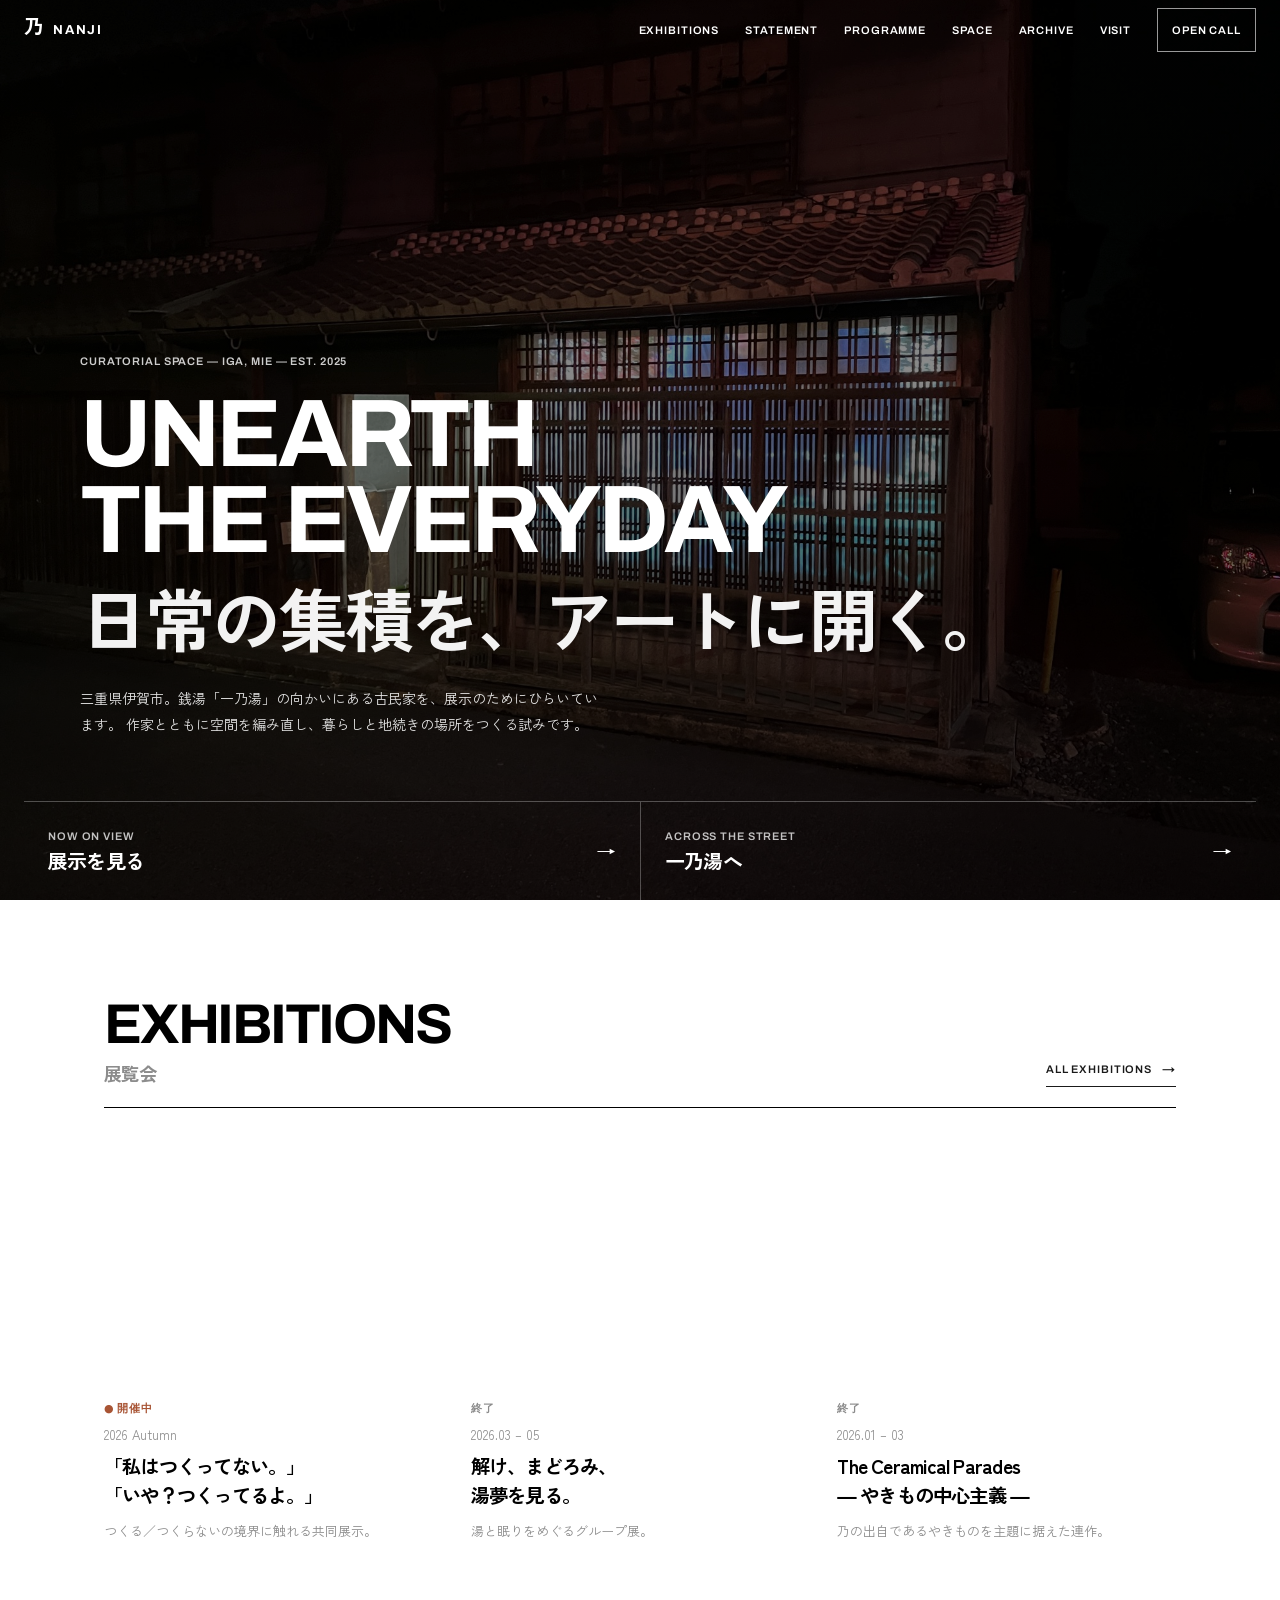
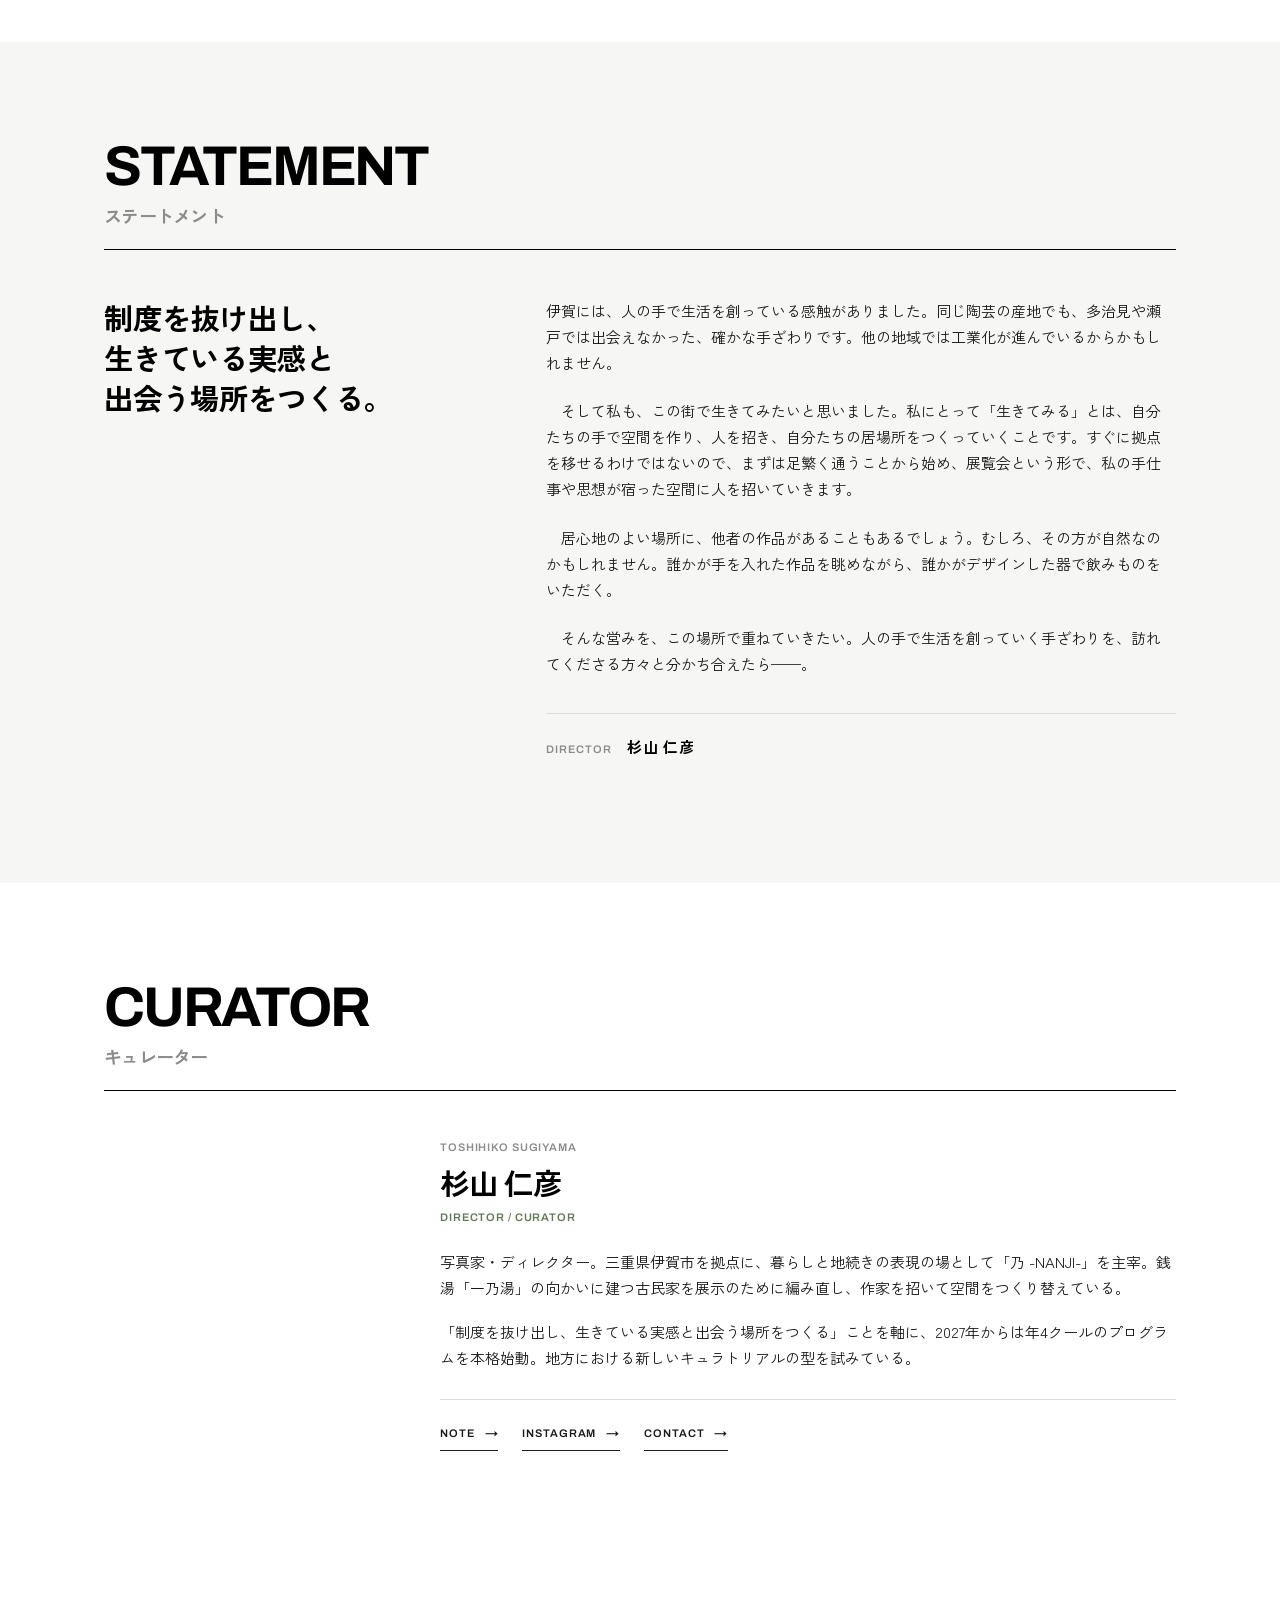
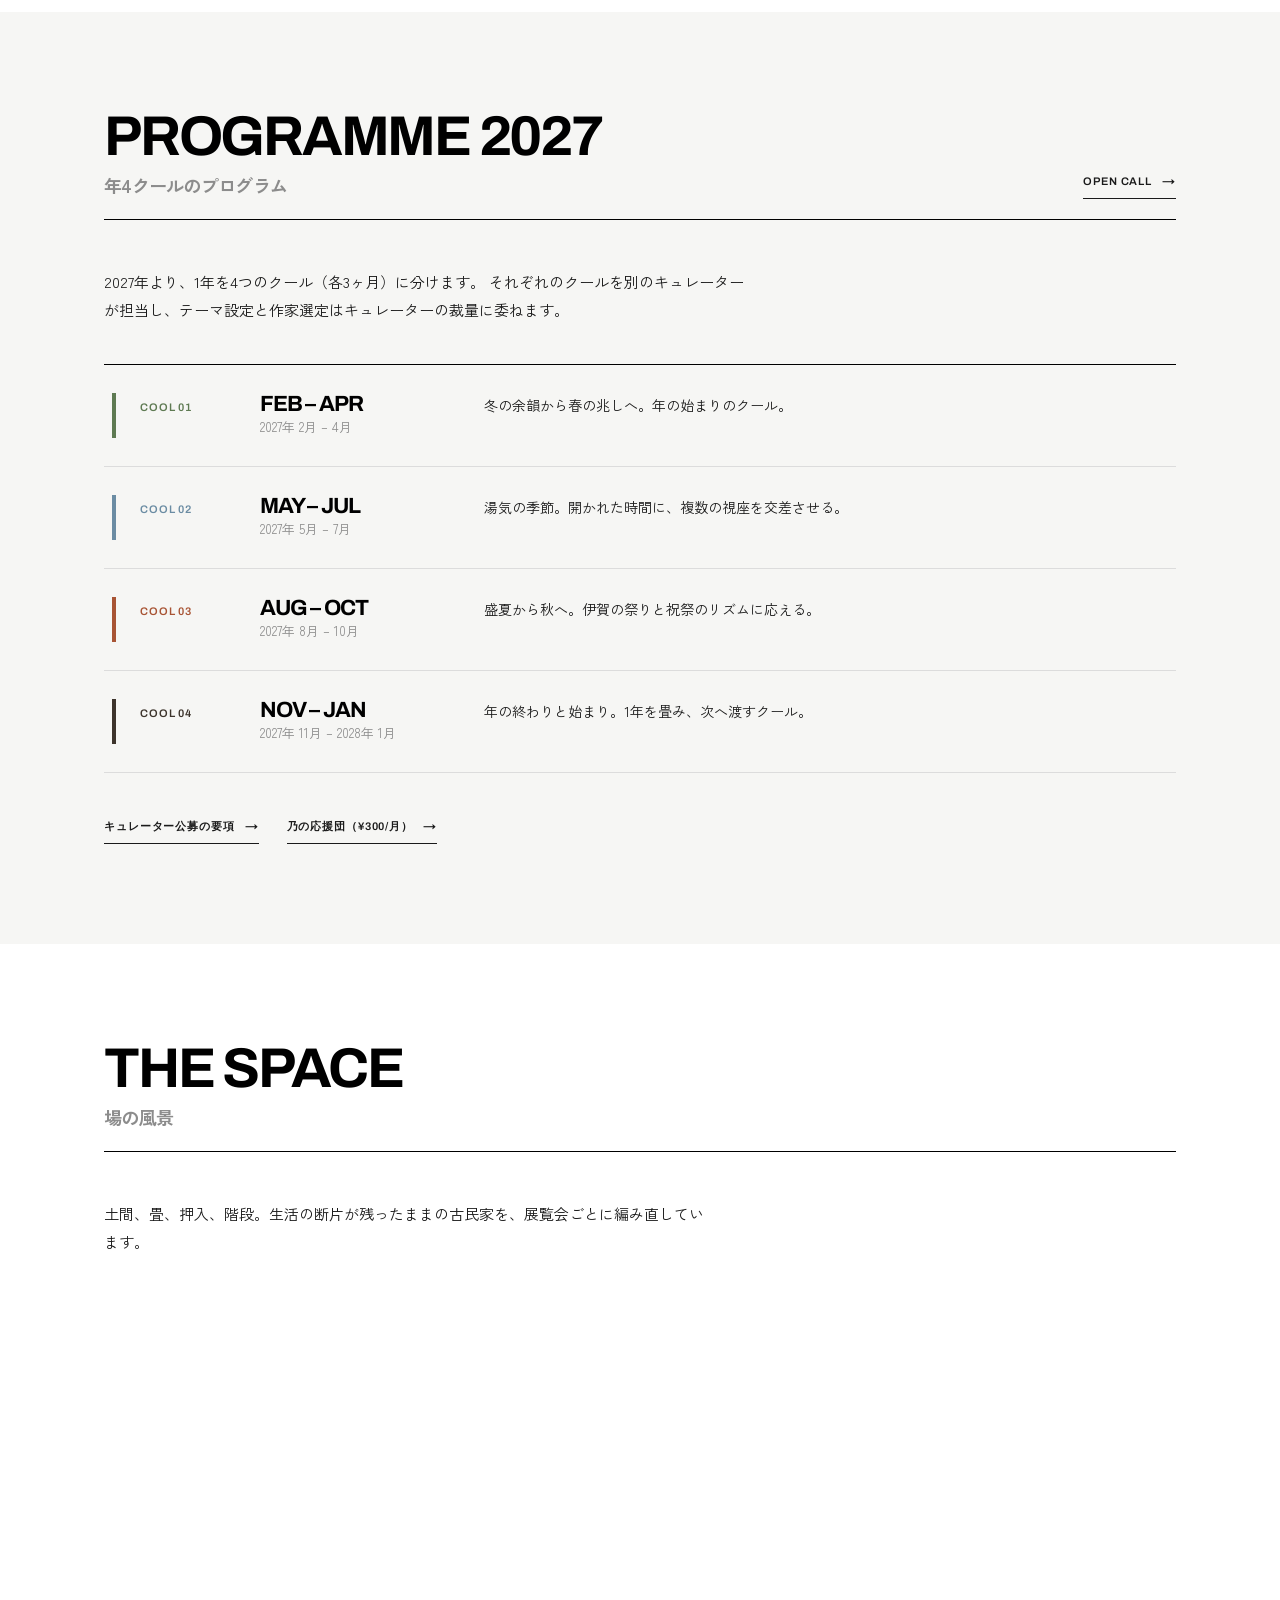
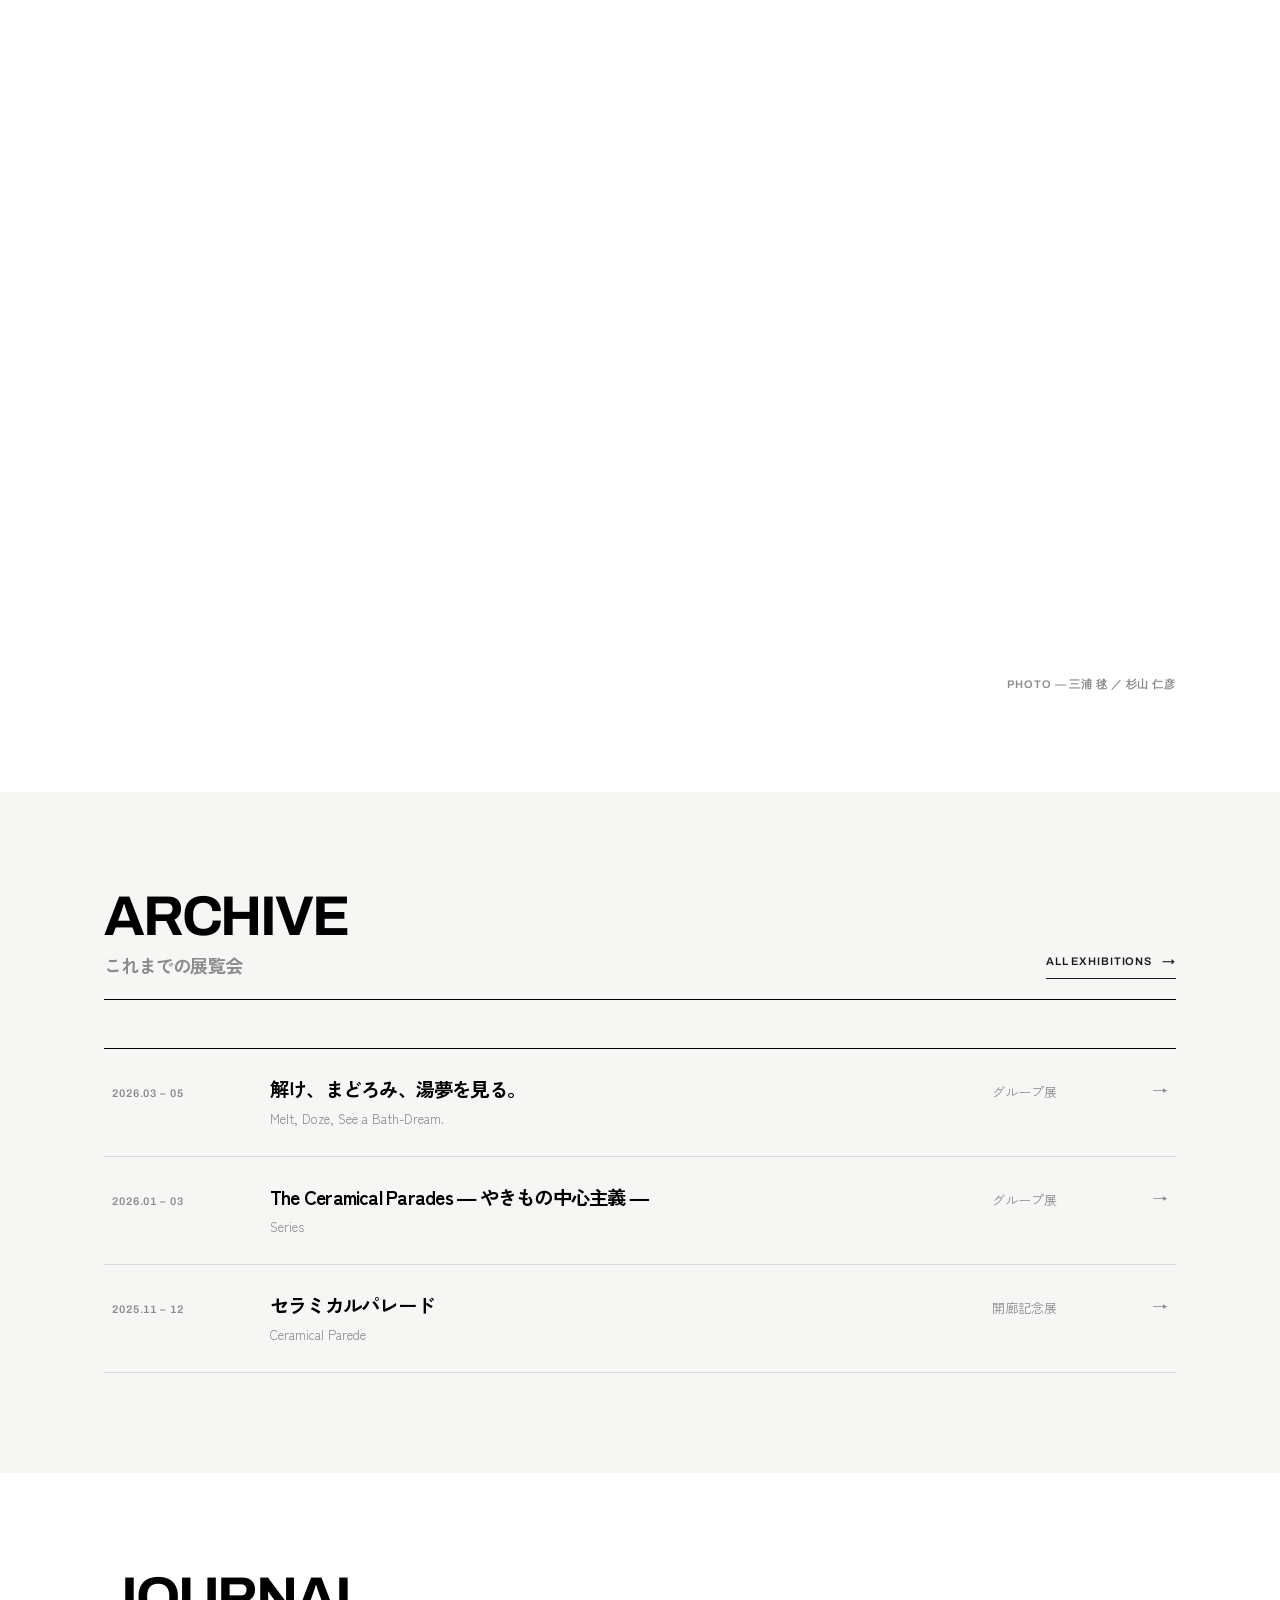
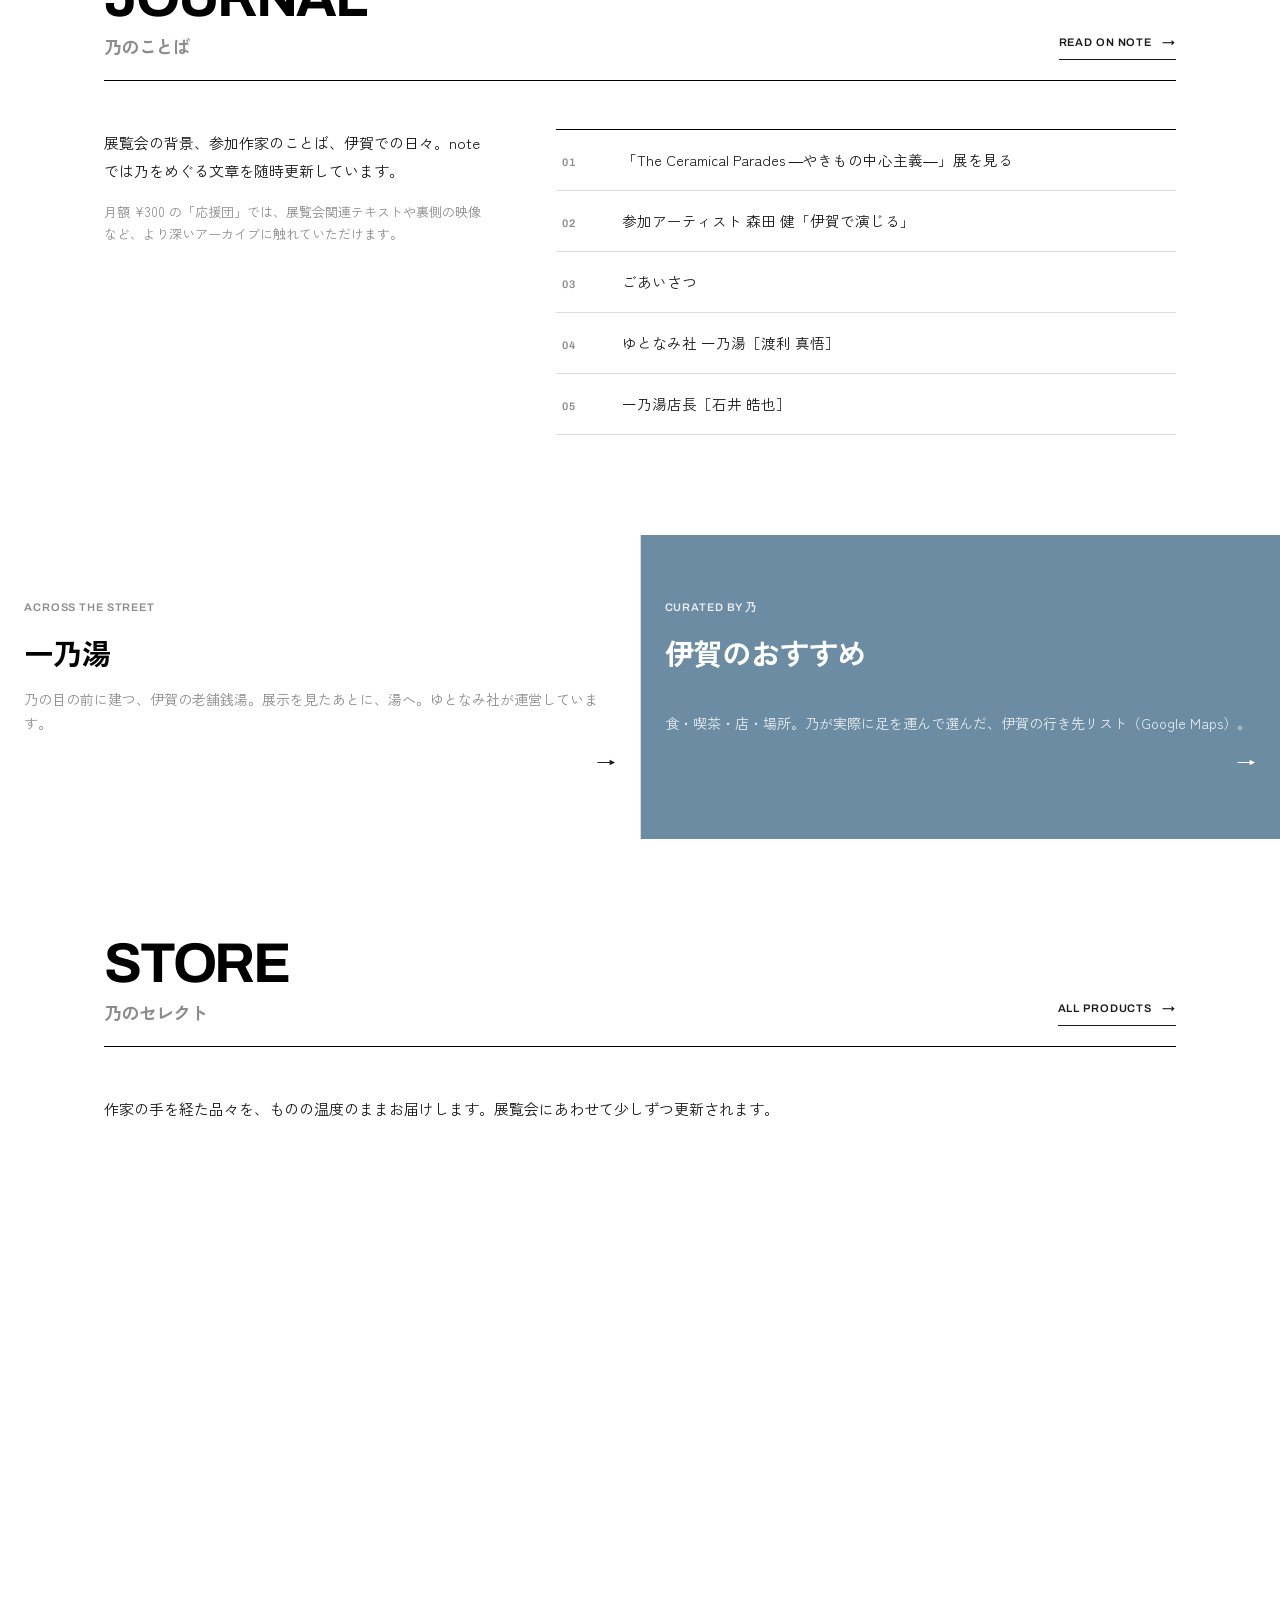
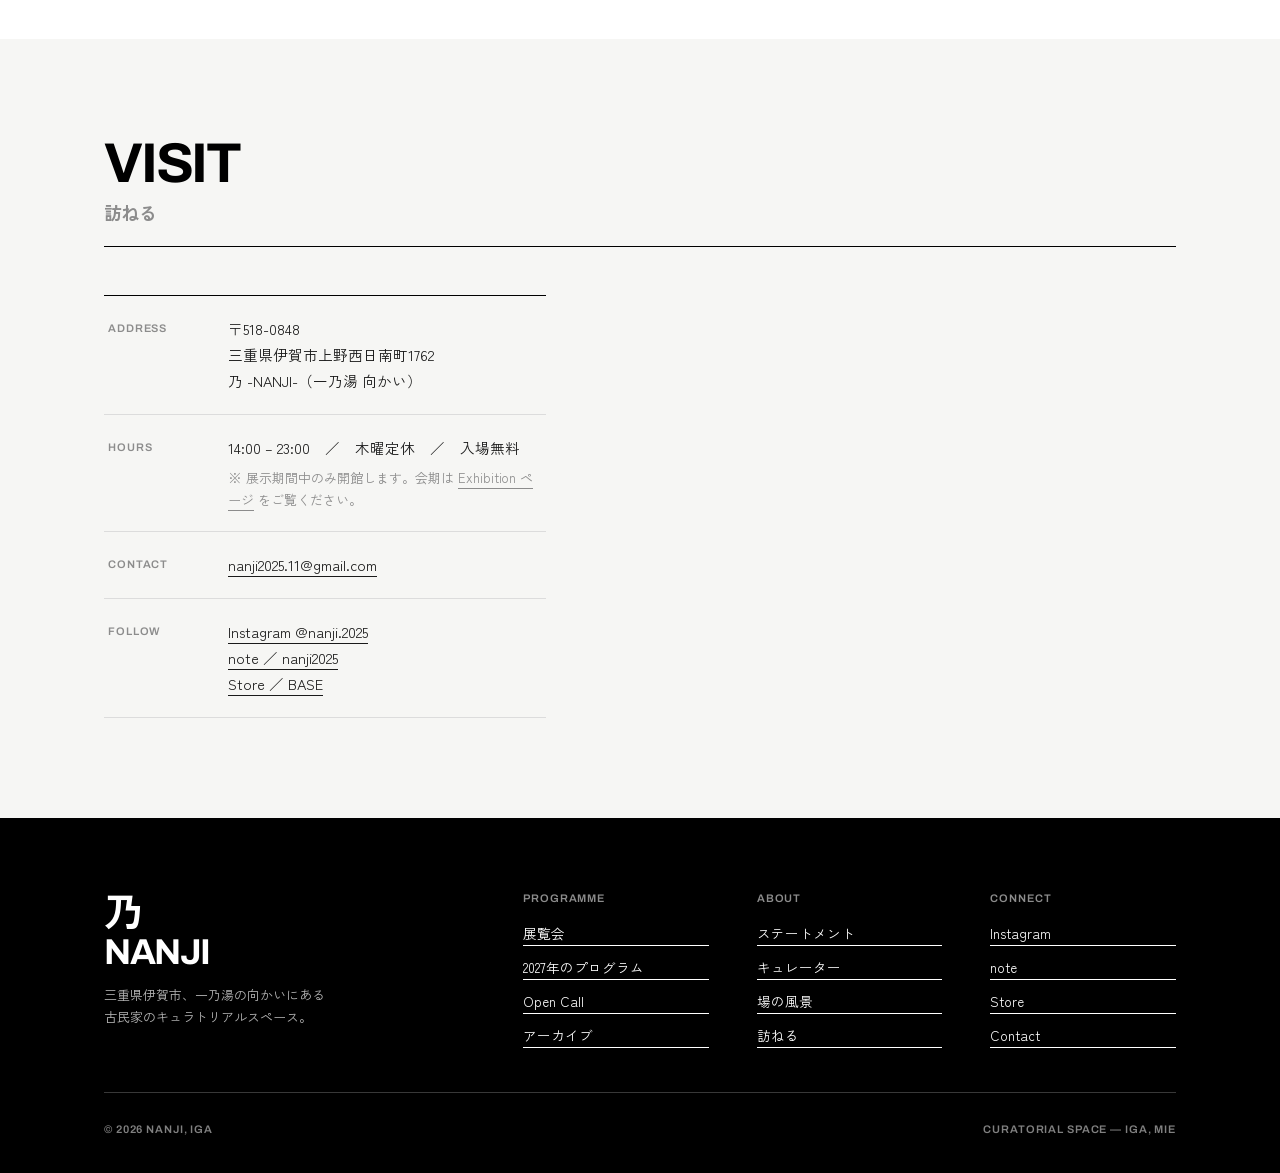
==== commit fd698a18: "全セクションのHTML・CSS・モーションを実装" ====
--- a/preview/index.html
+++ b/preview/index.html
@@ -1,1108 +1,493 @@
 <!DOCTYPE html>
-<html lang="ja">
+<html lang="ja" class="preload">
 <head>
 <meta charset="UTF-8">
 <meta name="viewport" content="width=device-width, initial-scale=1.0">
-<title>NANJI 乃 ｜ Curatorial Space, Iga</title>
-<meta name="description" content="A curatorial space in Iga, Mie. 三重県伊賀市、一乃湯に隣接する古民家キュラトリアルスペース。">
+<title>乃 -NANJI- ｜ 伊賀のキュラトリアルスペース</title>
+<meta name="description" content="三重県伊賀市、銭湯「一乃湯」の向かいにある古民家のキュラトリアルスペース。日常の集積を、アートに開く。年4クールのプログラムと、暮らしと地続きの展示。">
 <link rel="icon" type="image/jpeg" href="/logo.jpg">
 <link rel="apple-touch-icon" href="/logo.jpg">
 <meta property="og:type" content="website">
 <meta property="og:url" content="https://nanji2025.com/preview/">
-<meta property="og:title" content="NANJI 乃 ｜ Curatorial Space, Iga">
-<meta property="og:description" content="A curatorial space in Iga, Mie. 三重県伊賀市、一乃湯に隣接する古民家キュラトリアルスペース。">
+<meta property="og:title" content="乃 -NANJI- ｜ 伊賀のキュラトリアルスペース">
+<meta property="og:description" content="三重県伊賀市、一乃湯の向かいの古民家キュラトリアルスペース。日常の集積を、アートに開く。">
 <meta property="og:image" content="https://nanji2025.com/hero.JPG">
-<meta property="og:site_name" content="NANJI 乃">
+<meta property="og:site_name" content="乃 -NANJI-">
 <meta property="og:locale" content="ja_JP">
+<meta name="twitter:card" content="summary_large_image">
 
 <link rel="preconnect" href="https://fonts.googleapis.com">
 <link rel="preconnect" href="https://fonts.gstatic.com" crossorigin>
-<link href="https://fonts.googleapis.com/css2?family=Inter:wght@400;500;600;700;800&family=Noto+Sans+JP:wght@400;500;700;800&display=swap" rel="stylesheet">
-
-<style>
-/* ============================================================
-   RESET + TOKENS
-   Design language: Fondazione Prada × M+
-   BG: pure white / Text: near-black / Type: Inter (geometric grot)
-============================================================ */
-:root{
-  --bg:#FFFFFF;
-  --bg-2:#F5F5F5;
-  --bg-3:#EEEEEE;
-  --ink:#111111;
-  --ink-2:#333333;
-  --ink-3:#666666;
-  --ink-4:#999999;
-  --line:#E5E5E5;
-  --line-strong:#111111;
-  --accent:#FF5C0F;       /* M+ の CTA オレンジ */
-  --accent-2:#F2E9DF;     /* 温かいクリーム（カード用） */
-  --accent-3:#0E4C40;     /* 深い緑（少数アクセント） */
-  --sans:'Inter','Noto Sans JP',-apple-system,BlinkMacSystemFont,'Helvetica Neue',Arial,sans-serif;
-  --sans-jp:'Noto Sans JP','Inter',sans-serif;
-  --gutter:32px;
-  --gutter-lg:48px;
-  --nav-h:56px;
-  --max:1600px;
-}
-*{box-sizing:border-box;margin:0;padding:0;}
-html{scroll-behavior:auto;-webkit-text-size-adjust:100%;}
-body{
-  background:var(--bg);color:var(--ink);
-  font-family:var(--sans);
-  font-weight:400;font-size:15px;line-height:1.55;
-  letter-spacing:-.005em;
-  -webkit-font-smoothing:antialiased;
-  -moz-osx-font-smoothing:grayscale;
-  font-feature-settings:"palt","kern";
-  overflow-x:hidden;
-}
-img{max-width:100%;display:block;}
-a{color:inherit;text-decoration:underline;text-underline-offset:3px;text-decoration-thickness:1px;transition:opacity .25s ease,color .25s ease;}
-a:hover{opacity:.55;}
-button{font-family:inherit;background:none;border:none;color:inherit;cursor:pointer;padding:0;}
-:lang(ja),.jp{font-family:var(--sans-jp);font-feature-settings:"palt";}
-
-/* Reusable */
-.container{max-width:var(--max);margin:0 auto;padding:0 var(--gutter-lg);}
-.eyebrow{
-  font-size:11px;font-weight:600;
-  letter-spacing:.14em;text-transform:uppercase;
-  color:var(--ink);
-}
-.eyebrow.muted{color:var(--ink-3);}
-.hr{border:0;border-top:1px solid var(--ink);height:1px;margin:0;}
-.hr.thin{border-top-color:var(--line);}
-.no-underline{text-decoration:none;}
-
-/* ============================================================
-   HEADER
-   Prada / M+ 共通：小さな固定ヘッダー、ロゴ左・ナビ右
-============================================================ */
-.site-header{
-  position:fixed;top:0;left:0;right:0;z-index:100;
-  height:var(--nav-h);
-  display:flex;align-items:center;justify-content:space-between;
-  padding:0 var(--gutter-lg);
-  background:rgba(255,255,255,.94);
-  backdrop-filter:blur(8px);
-  -webkit-backdrop-filter:blur(8px);
-  border-bottom:1px solid transparent;
-  transition:border-color .3s ease;
-}
-.site-header.scrolled{border-bottom-color:var(--line);}
-.brand{
-  font-weight:800;font-size:14px;letter-spacing:.02em;
-  text-decoration:none;color:var(--ink);
-  display:flex;align-items:baseline;gap:10px;
-}
-.brand em{
-  font-style:normal;font-weight:500;font-size:11px;
-  color:var(--ink-3);letter-spacing:.1em;
-  text-transform:uppercase;
-}
-.nav-main{display:flex;align-items:center;gap:32px;}
-.nav-main a{
-  font-size:12px;font-weight:600;letter-spacing:.06em;
-  text-transform:uppercase;text-decoration:none;color:var(--ink);
-}
-.nav-main a:hover{opacity:1;color:var(--accent);}
-.nav-cta{
-  background:var(--ink);color:#fff;padding:10px 18px;
-  font-size:11px;font-weight:600;letter-spacing:.1em;
-  text-transform:uppercase;text-decoration:none;
-  transition:background .25s ease;
-}
-.nav-cta:hover{background:var(--accent);opacity:1;}
-.nav-toggle{
-  display:none;width:28px;height:20px;position:relative;
-}
-.nav-toggle span{
-  position:absolute;left:0;width:100%;height:1.5px;background:var(--ink);
-  transition:transform .3s ease,opacity .3s ease,top .3s ease;
-}
-.nav-toggle span:nth-child(1){top:2px;}
-.nav-toggle span:nth-child(2){top:9px;}
-.nav-toggle span:nth-child(3){top:16px;}
-.nav-toggle.open span:nth-child(1){top:9px;transform:rotate(45deg);}
-.nav-toggle.open span:nth-child(2){opacity:0;}
-.nav-toggle.open span:nth-child(3){top:9px;transform:rotate(-45deg);}
-
-/* ============================================================
-   HERO  — M+ 大画面メディア + Prada の情報密度
-============================================================ */
-.hero{
-  position:relative;
-  min-height:100vh;min-height:100dvh;
-  padding:calc(var(--nav-h) + 24px) var(--gutter-lg) 24px;
-  display:flex;flex-direction:column;justify-content:space-between;
-  overflow:hidden;
-  background:#111;color:#fff;
-}
-.hero-media{position:absolute;inset:0;z-index:0;overflow:hidden;background:#111;}
-.hero-media img{
-  width:100%;height:100%;object-fit:cover;object-position:center;
-  opacity:0;transform:scale(1.04);
-  transition:opacity 1.4s ease,transform 6s ease;
-}
-.hero-media.loaded img{opacity:.78;transform:scale(1);}
-.hero-media::after{
-  content:"";position:absolute;inset:0;
-  background:linear-gradient(180deg,rgba(0,0,0,.25) 0%,rgba(0,0,0,.35) 60%,rgba(0,0,0,.55) 100%);
-}
-.hero-top{
-  position:relative;z-index:2;
-  display:flex;justify-content:space-between;align-items:baseline;
-  gap:20px;font-size:11px;letter-spacing:.14em;text-transform:uppercase;
-  opacity:.9;
-}
-.hero-title-wrap{position:relative;z-index:2;max-width:1200px;}
-.hero-title{
-  font-weight:700;
-  font-size:clamp(38px,7vw,110px);
-  line-height:1.02;letter-spacing:-.03em;
-  text-transform:none;
-  margin-bottom:24px;
-}
-.hero-title .jp{
-  display:block;font-family:var(--sans-jp);font-weight:700;
-  font-size:clamp(30px,5.6vw,84px);line-height:1.15;letter-spacing:-.02em;
-  margin-top:8px;
-}
-.hero-sub{
-  font-family:var(--sans-jp);
-  font-size:15px;line-height:1.8;letter-spacing:.02em;
-  max-width:560px;opacity:.9;margin-top:24px;
-}
-.hero-bottom{
-  position:relative;z-index:2;
-  display:grid;grid-template-columns:1fr 1fr 1fr;gap:24px;
-  padding-top:24px;border-top:1px solid rgba(255,255,255,.3);
-  align-items:end;
-}
-.hero-info h4{
-  font-size:10px;font-weight:600;letter-spacing:.16em;text-transform:uppercase;
-  opacity:.7;margin-bottom:8px;
-}
-.hero-info p{font-size:14px;line-height:1.5;}
-.hero-info .p-jp{font-family:var(--sans-jp);font-size:13px;opacity:.85;margin-top:2px;}
-.hero-scroll{
-  position:absolute;left:var(--gutter-lg);bottom:20px;z-index:2;
-  font-size:10px;letter-spacing:.24em;text-transform:uppercase;
-  opacity:.65;display:flex;align-items:center;gap:10px;
-}
-.hero-scroll::after{
-  content:"";display:block;width:24px;height:1px;background:currentColor;
-  animation:scrollLine 2s ease-in-out infinite;
-}
-@keyframes scrollLine{
-  0%,100%{transform:scaleX(0);transform-origin:left;}
-  50%{transform:scaleX(1);transform-origin:left;}
-}
-
-/* ============================================================
-   CTA CARDS  — M+ Plan Your Visit / See What's On / Become Member
-============================================================ */
-.cta-cards{
-  display:grid;grid-template-columns:repeat(3,1fr);gap:1px;
-  background:var(--ink);
-}
-.cta-card{
-  padding:56px 40px 48px;
-  background:var(--bg);
-  display:flex;flex-direction:column;justify-content:space-between;
-  gap:40px;min-height:340px;
-  text-decoration:none;color:var(--ink);
-  transition:background .35s ease,color .35s ease;
-}
-.cta-card:hover{background:var(--ink);color:#fff;opacity:1;}
-.cta-card--accent{background:var(--accent);color:#fff;}
-.cta-card--accent:hover{background:var(--ink);color:#fff;}
-.cta-card--dark{background:var(--ink);color:#fff;}
-.cta-card--dark:hover{background:var(--accent);color:#fff;}
-.cta-card__label{
-  font-size:11px;font-weight:600;letter-spacing:.16em;text-transform:uppercase;
-  opacity:.85;
-}
-.cta-card__title{
-  font-weight:700;font-size:clamp(28px,3vw,44px);
-  line-height:1;letter-spacing:-.03em;
-}
-.cta-card__title-jp{
-  display:block;font-family:var(--sans-jp);
-  font-size:clamp(18px,1.8vw,24px);line-height:1.3;letter-spacing:-.01em;
-  margin-top:12px;font-weight:700;
-}
-.cta-card__arrow{
-  font-size:24px;line-height:1;align-self:flex-end;
-  transition:transform .35s ease;
-}
-.cta-card:hover .cta-card__arrow{transform:translateX(8px);}
-
-/* ============================================================
-   SECTION FRAMES
-============================================================ */
-.section{padding:120px var(--gutter-lg);}
-.section-tight{padding:80px var(--gutter-lg);}
-.section-head{
-  display:flex;justify-content:space-between;align-items:baseline;
-  gap:24px;
-  padding-bottom:20px;
-  border-bottom:1px solid var(--ink);
-  margin-bottom:48px;
-}
-.section-head h2{
-  font-weight:700;font-size:clamp(32px,4.2vw,64px);
-  line-height:1;letter-spacing:-.03em;
-}
-.section-head h2 .jp{
-  display:block;font-family:var(--sans-jp);font-weight:700;
-  font-size:clamp(20px,2.4vw,32px);
-  line-height:1.2;letter-spacing:-.01em;
-  margin-top:12px;color:var(--ink-3);
-}
-.section-head .head-cta{
-  font-size:11px;font-weight:600;letter-spacing:.14em;text-transform:uppercase;
-  text-decoration:underline;text-underline-offset:4px;flex-shrink:0;
-}
-
-/* ============================================================
-   EXHIBITIONS GRID (M+ pattern)
-============================================================ */
-.ex-grid{
-  display:grid;grid-template-columns:repeat(3,1fr);gap:32px 24px;
-}
-.ex-card{
-  text-decoration:none;color:var(--ink);
-  display:flex;flex-direction:column;gap:16px;
-}
-.ex-card__media{
-  aspect-ratio:4/5;background:var(--bg-2);overflow:hidden;position:relative;
-}
-.ex-card__media img{
-  width:100%;height:100%;object-fit:cover;
-  transition:transform 1s ease;
-}
-.ex-card:hover .ex-card__media img{transform:scale(1.03);}
-.ex-card__tag{
-  display:inline-block;
-  font-size:10px;font-weight:600;letter-spacing:.14em;text-transform:uppercase;
-  color:var(--ink);padding:4px 0;
-}
-.ex-card__tag--current{color:var(--accent);}
-.ex-card__tag--upcoming{color:var(--ink-3);}
-.ex-card__dates{
-  font-size:12px;color:var(--ink-3);letter-spacing:.02em;margin-bottom:4px;
-}
-.ex-card__title{
-  font-weight:700;font-size:22px;line-height:1.25;letter-spacing:-.015em;
-}
-.ex-card__title-jp{
-  display:block;font-family:var(--sans-jp);font-weight:500;
-  font-size:15px;line-height:1.5;color:var(--ink-2);margin-top:6px;
-  letter-spacing:0;
-}
-.ex-card:hover{opacity:1;}
-.ex-card:hover .ex-card__title{text-decoration:underline;text-underline-offset:3px;}
-
-/* ============================================================
-   STATEMENT
-============================================================ */
-.statement-body{
-  display:grid;grid-template-columns:1fr 2fr;gap:80px;
-  align-items:start;
-}
-.statement-quote{
-  font-weight:700;font-size:clamp(24px,2.6vw,36px);
-  line-height:1.3;letter-spacing:-.02em;
-}
-.statement-quote .jp{
-  display:block;font-family:var(--sans-jp);font-weight:700;
-  margin-top:16px;font-size:.85em;line-height:1.4;color:var(--ink-2);
-}
-.statement-text{
-  font-family:var(--sans-jp);font-size:15px;line-height:2;color:var(--ink-2);
-  max-width:640px;
-}
-.statement-text p{margin-bottom:1.4em;text-indent:1em;}
-.statement-text p:first-child{text-indent:0;}
-.statement-author{
-  display:flex;justify-content:space-between;align-items:baseline;
-  margin-top:32px;padding-top:20px;border-top:1px solid var(--line);
-  font-size:11px;letter-spacing:.14em;text-transform:uppercase;color:var(--ink-3);
-}
-.statement-author strong{
-  font-family:var(--sans-jp);font-style:normal;font-weight:700;
-  font-size:13px;color:var(--ink);letter-spacing:.06em;text-transform:none;
-}
-
-/* ============================================================
-   CURATOR
-============================================================ */
-.curator-body{
-  display:grid;grid-template-columns:1fr 1.8fr;gap:64px;align-items:start;
-}
-.curator-portrait{
-  aspect-ratio:3/4;background:var(--bg-2);overflow:hidden;
-}
-.curator-portrait img{width:100%;height:100%;object-fit:cover;filter:grayscale(1) contrast(1.05);}
-.curator-name-row{
-  display:flex;align-items:baseline;gap:16px;
-  padding-bottom:12px;border-bottom:1px solid var(--line);margin-bottom:24px;
-}
-.curator-name{
-  font-weight:700;font-size:32px;letter-spacing:-.02em;line-height:1;
-}
-.curator-name-jp{
-  font-family:var(--sans-jp);font-weight:700;
-  font-size:24px;letter-spacing:-.01em;
-}
-.curator-role{
-  font-size:11px;font-weight:600;letter-spacing:.16em;text-transform:uppercase;
-  color:var(--accent);margin-bottom:24px;
-}
-.curator-bio{
-  font-family:var(--sans-jp);font-size:14.5px;line-height:1.95;color:var(--ink-2);
-  margin-bottom:1.2em;letter-spacing:.01em;
-}
-.curator-links{
-  display:flex;gap:24px;margin-top:32px;
-  padding-top:20px;border-top:1px solid var(--line);
-  font-size:11px;font-weight:600;letter-spacing:.14em;text-transform:uppercase;
-}
-
-/* ============================================================
-   PROGRAM (annual cools) — Prada dense table
-============================================================ */
-.program{background:var(--bg-2);}
-.program-table{
-  border-top:1px solid var(--ink);
-}
-.program-row{
-  display:grid;grid-template-columns:100px 1fr 1.5fr;
-  gap:32px;align-items:baseline;
-  padding:32px 12px;
-  border-bottom:1px solid var(--line);
-  transition:background .3s ease,padding .3s ease;
-}
-.program-row:hover{background:var(--bg);padding-left:24px;}
-.program-num{
-  font-size:12px;font-weight:700;letter-spacing:.16em;text-transform:uppercase;color:var(--accent);
-}
-.program-title{
-  font-weight:700;font-size:20px;letter-spacing:-.015em;line-height:1.3;
-}
-.program-title small{
-  display:block;font-family:var(--sans-jp);font-weight:500;
-  font-size:13px;color:var(--ink-3);margin-top:4px;letter-spacing:0;
-}
-.program-desc{
-  font-family:var(--sans-jp);font-size:14px;line-height:1.85;color:var(--ink-2);
-}
-.program-cta{
-  margin-top:48px;display:flex;gap:32px;
-  font-size:11px;font-weight:600;letter-spacing:.14em;text-transform:uppercase;
-}
-
-/* ============================================================
-   SPACE  (会場写真ギャラリー)
-============================================================ */
-.space-gallery{
-  display:grid;grid-template-columns:repeat(12,1fr);grid-auto-rows:180px;gap:12px;
-}
-.space-gallery figure{margin:0;overflow:hidden;background:var(--bg-2);position:relative;}
-.space-gallery img{
-  width:100%;height:100%;object-fit:cover;
-  transition:transform 1.2s ease;
-}
-.space-gallery figure:hover img{transform:scale(1.04);}
-.space-gallery figcaption{
-  position:absolute;left:12px;bottom:10px;
-  font-size:10px;font-weight:600;letter-spacing:.14em;text-transform:uppercase;color:#fff;
-  opacity:0;transition:opacity .3s ease;
-  text-shadow:0 1px 3px rgba(0,0,0,.4);
-}
-.space-gallery figure:hover figcaption{opacity:1;}
-.sg-1{grid-column:span 8;grid-row:span 3;}
-.sg-2{grid-column:span 4;grid-row:span 3;}
-.sg-3{grid-column:span 4;grid-row:span 2;}
-.sg-4{grid-column:span 4;grid-row:span 2;}
-.sg-5{grid-column:span 4;grid-row:span 2;}
-.sg-6{grid-column:span 6;grid-row:span 2;}
-.sg-7{grid-column:span 6;grid-row:span 2;}
-.space-credits{
-  margin-top:24px;
-  font-size:11px;font-weight:600;letter-spacing:.14em;text-transform:uppercase;color:var(--ink-3);
-  text-align:right;
-}
-
-/* ============================================================
-   ARCHIVE LIST (Prada dense index)
-============================================================ */
-.archive-list{border-top:1px solid var(--ink);}
-.archive-row{
-  display:grid;grid-template-columns:140px 1fr 1fr 40px;
-  gap:32px;align-items:baseline;
-  padding:28px 12px;border-bottom:1px solid var(--line);
-  text-decoration:none;color:var(--ink);
-  transition:background .3s ease,padding .3s ease;
-}
-.archive-row:hover{background:var(--bg-2);padding-left:24px;opacity:1;}
-.archive-date{
-  font-size:11px;font-weight:600;letter-spacing:.14em;text-transform:uppercase;color:var(--ink-3);
-}
-.archive-title{
-  font-weight:700;font-size:19px;line-height:1.35;letter-spacing:-.015em;
-}
-.archive-title small{
-  display:block;font-family:var(--sans-jp);font-weight:500;
-  font-size:13px;color:var(--ink-3);margin-top:4px;letter-spacing:0;
-}
-.archive-type{
-  font-size:12px;color:var(--ink-3);letter-spacing:.02em;
-}
-.archive-arrow{
-  font-size:18px;text-align:right;color:var(--ink-3);
-  transition:transform .3s ease,color .3s ease;
-}
-.archive-row:hover .archive-arrow{transform:translateX(6px);color:var(--ink);}
-
-/* ============================================================
-   JOURNAL (note extracts)
-============================================================ */
-.journal{background:var(--bg-2);}
-.journal-body{
-  display:grid;grid-template-columns:1fr 2fr;gap:64px;
-}
-.journal-intro p{
-  font-family:var(--sans-jp);font-size:14.5px;line-height:1.95;color:var(--ink-2);
-  margin-bottom:1.4em;
-}
-.journal-articles{border-top:1px solid var(--ink);}
-.journal-articles a{
-  display:grid;grid-template-columns:60px 1fr 100px;gap:20px;
-  padding:20px 8px;border-bottom:1px solid var(--line);
-  text-decoration:none;color:var(--ink);
-  align-items:baseline;
-  transition:padding .3s ease,background .3s ease;
-}
-.journal-articles a:hover{padding-left:16px;background:var(--bg);opacity:1;}
-.journal-articles .j-num{
-  font-size:11px;font-weight:700;letter-spacing:.16em;color:var(--ink-3);
-}
-.journal-articles .j-title{
-  font-family:var(--sans-jp);font-size:14.5px;line-height:1.5;color:var(--ink);letter-spacing:0;
-}
-.journal-articles .j-date{
-  font-size:11px;letter-spacing:.06em;color:var(--ink-3);text-align:right;
-}
-
-/* ============================================================
-   NEIGHBORHOOD  (2枚カード)
-============================================================ */
-.neighborhood-grid{
-  display:grid;grid-template-columns:1fr 1fr;gap:1px;background:var(--ink);
-}
-.neighbor-card{
-  background:var(--bg);padding:56px 40px;
-  display:flex;flex-direction:column;gap:16px;min-height:280px;
-  text-decoration:none;color:var(--ink);
-  transition:background .35s ease,color .35s ease;
-}
-.neighbor-card:hover{background:var(--ink);color:#fff;opacity:1;}
-.neighbor-card--dark{background:var(--accent-3);color:#fff;}
-.neighbor-card--dark:hover{background:var(--ink);color:#fff;}
-.neighbor-label{
-  font-size:11px;font-weight:600;letter-spacing:.14em;text-transform:uppercase;opacity:.85;
-}
-.neighbor-title{
-  font-weight:700;font-size:32px;letter-spacing:-.02em;line-height:1;
-}
-.neighbor-title-jp{
-  display:block;font-family:var(--sans-jp);font-weight:700;
-  font-size:18px;line-height:1.4;margin-top:8px;letter-spacing:-.01em;
-}
-.neighbor-desc{
-  font-family:var(--sans-jp);font-size:14px;line-height:1.85;letter-spacing:.01em;
-  opacity:.9;margin-top:auto;
-}
-.neighbor-arrow{
-  align-self:flex-end;font-size:22px;
-  transition:transform .35s ease;
-}
-.neighbor-card:hover .neighbor-arrow{transform:translateX(8px);}
-
-/* ============================================================
-   STORE
-============================================================ */
-.store-body{text-align:left;}
-.store-intro{
-  display:grid;grid-template-columns:1fr 1.6fr;gap:64px;align-items:end;
-  margin-bottom:56px;
-}
-.store-lead{
-  font-family:var(--sans-jp);font-size:15px;line-height:1.95;color:var(--ink-2);
-}
-.store-embed{margin-top:16px;}
-.store-grid{display:flex;flex-wrap:wrap;gap:24px;}
-.store-grid iframe{border:0;background:#fff;width:240px;height:380px;max-width:100%;}
-.store-cta{margin-top:48px;}
-
-/* ============================================================
-   ACCESS (Visit)
-============================================================ */
-.access-body{
-  display:grid;grid-template-columns:1fr 1.4fr;gap:64px;
-}
-.access-info dl{margin:0;border-top:1px solid var(--ink);}
-.access-info dl > div{
-  display:grid;grid-template-columns:110px 1fr;gap:24px;
-  padding:20px 4px;border-bottom:1px solid var(--line);
-}
-.access-info dt{
-  font-size:11px;font-weight:600;letter-spacing:.14em;text-transform:uppercase;color:var(--ink-3);
-  padding-top:4px;
-}
-.access-info dd{
-  font-family:var(--sans-jp);font-size:14.5px;line-height:1.85;color:var(--ink);letter-spacing:.01em;
-}
-.access-info dd small{
-  display:block;margin-top:6px;font-size:12px;color:var(--ink-3);
-}
-.access-map iframe{width:100%;height:100%;min-height:460px;border:0;}
-
-/* ============================================================
-   FOOTER
-============================================================ */
-.site-footer{
-  background:var(--ink);color:#fff;
-  padding:80px var(--gutter-lg) 40px;
-}
-.footer-top{
-  display:grid;grid-template-columns:2fr 1fr 1fr 1fr;gap:48px;
-  padding-bottom:48px;border-bottom:1px solid rgba(255,255,255,.2);
-  margin-bottom:32px;
-}
-.footer-brand{
-  font-weight:800;font-size:36px;letter-spacing:-.02em;line-height:1;
-  margin-bottom:20px;
-}
-.footer-brand-jp{
-  display:block;font-family:var(--sans-jp);font-weight:700;
-  font-size:20px;margin-top:4px;letter-spacing:-.01em;
-}
-.footer-tagline{
-  font-family:var(--sans-jp);font-size:13px;line-height:1.7;opacity:.75;max-width:340px;
-}
-.footer-col h5{
-  font-size:10px;font-weight:600;letter-spacing:.16em;text-transform:uppercase;
-  opacity:.55;margin-bottom:16px;
-}
-.footer-col a{
-  display:block;font-size:13px;color:#fff;text-decoration:none;
-  margin-bottom:8px;opacity:.85;
-}
-.footer-col a:hover{opacity:1;text-decoration:underline;text-underline-offset:3px;}
-.footer-bottom{
-  display:flex;justify-content:space-between;align-items:center;gap:16px;
-  font-size:10px;letter-spacing:.14em;text-transform:uppercase;opacity:.55;
-}
-
-/* ============================================================
-   REVEAL
-============================================================ */
-[data-reveal]{
-  opacity:0;transform:translateY(24px);
-  transition:opacity 1s cubic-bezier(.2,.7,.2,1),transform 1s cubic-bezier(.2,.7,.2,1);
-}
-[data-reveal].in{opacity:1;transform:none;}
-
-/* ============================================================
-   RESPONSIVE
-============================================================ */
-@media (max-width:1024px){
-  :root{--gutter-lg:32px;}
-  .cta-cards{grid-template-columns:1fr;}
-  .ex-grid{grid-template-columns:repeat(2,1fr);}
-  .statement-body,.curator-body,.access-body,.journal-body,.store-intro{grid-template-columns:1fr;gap:40px;}
-  .hero-bottom{grid-template-columns:1fr;gap:20px;}
-  .program-row{grid-template-columns:80px 1fr;gap:20px;}
-  .program-desc{grid-column:1/-1;padding-top:12px;}
-  .archive-row{grid-template-columns:100px 1fr 24px;gap:20px;}
-  .archive-type{display:none;}
-  .footer-top{grid-template-columns:1fr 1fr;gap:32px;}
-}
-@media (max-width:640px){
-  :root{--gutter-lg:20px;--nav-h:52px;}
-  body{font-size:14px;}
-  .section{padding:80px var(--gutter-lg);}
-  .section-head{flex-direction:column;align-items:flex-start;gap:12px;margin-bottom:32px;}
-  .nav-main{
-    position:fixed;top:var(--nav-h);left:0;right:0;
-    flex-direction:column;gap:24px;align-items:flex-start;
-    background:#fff;padding:32px 20px 40px;
-    border-bottom:1px solid var(--line);
-    transform:translateY(-120%);transition:transform .35s ease;
-  }
-  .nav-main.open{transform:translateY(0);}
-  .nav-toggle{display:block;}
-  .nav-cta{display:none;}
-  .hero{padding:calc(var(--nav-h) + 20px) var(--gutter-lg) 24px;}
-  .hero-title{font-size:38px;}
-  .hero-scroll{display:none;}
-  .ex-grid{grid-template-columns:1fr;gap:40px;}
-  .space-gallery{grid-auto-rows:130px;gap:6px;}
-  .sg-1{grid-column:span 12;grid-row:span 3;}
-  .sg-2,.sg-3,.sg-4,.sg-5,.sg-6,.sg-7{grid-column:span 6;grid-row:span 2;}
-  .neighborhood-grid{grid-template-columns:1fr;}
-  .archive-row{grid-template-columns:1fr;gap:6px;padding:20px 4px;}
-  .archive-arrow{display:none;}
-  .cta-card{padding:40px 24px;min-height:220px;gap:32px;}
-  .footer-top{grid-template-columns:1fr;gap:32px;}
-  .footer-bottom{flex-direction:column;text-align:center;gap:12px;}
-  .curator-name-row{flex-direction:column;align-items:flex-start;gap:6px;}
-}
-</style>
+<!-- Archivo=幾何学グロテスク(英字) / Zen Kaku Gothic New=幾何学的な和文ゴシック -->
+<link href="https://fonts.googleapis.com/css2?family=Archivo:wght@400;500;600;700&family=Zen+Kaku+Gothic+New:wght@400;500;700&display=swap" rel="stylesheet">
+
+<!-- ?v= はキャッシュ対策。CSSを変えたら必ず番号を上げる -->
+<link rel="stylesheet" href="style.css?v=2">
 </head>
 <body>
 
-<!-- ============ HEADER ============ -->
-<header class="site-header" id="siteHeader">
-  <a href="#top" class="brand">
-    NANJI 乃
-    <em>Curatorial Space · Iga</em>
+<!-- ============================================================
+     HEADER
+============================================================ -->
+<header class="hd" id="hd">
+  <a href="#top" class="hd__brand">
+    <span class="hd__mark">乃</span>
+    <span class="hd__name en">NANJI</span>
   </a>
-  <nav class="nav-main" id="navMain">
-    <a href="#now">Now on View</a>
-    <a href="#statement">Statement</a>
-    <a href="#curator">Curator</a>
-    <a href="#program">Programme</a>
-    <a href="#space">The Space</a>
-    <a href="#archive">Archive</a>
-    <a href="#visit">Visit</a>
-    <a href="/opencall.html" class="nav-cta">Open Call</a>
+
+  <nav class="hd__nav" id="nav" aria-label="メインナビゲーション">
+    <a href="#now" class="hd__link">Exhibitions</a>
+    <a href="#statement" class="hd__link">Statement</a>
+    <a href="#programme" class="hd__link">Programme</a>
+    <a href="#space" class="hd__link">Space</a>
+    <a href="#archive" class="hd__link">Archive</a>
+    <a href="#visit" class="hd__link">Visit</a>
+    <a href="/opencall.html" class="hd__cta">Open Call</a>
   </nav>
-  <button class="nav-toggle" id="navToggle" aria-label="menu"><span></span><span></span><span></span></button>
+
+  <button class="hd__toggle" id="navToggle" aria-label="メニューを開く" aria-expanded="false">
+    <span></span><span></span>
+  </button>
 </header>
 
-<!-- ============ HERO ============ -->
+<!-- ============================================================
+     HERO
+     下端の2本のバーは、乃と一乃湯が道を挟んで向かい合っている
+     という物理的な事実の翻訳。M+ の3本構成は借りていない。
+============================================================ -->
 <section class="hero" id="top">
-  <div class="hero-media" id="heroMedia">
-    <img src="/hero.JPG" alt="乃 -NANJI-">
-  </div>
-  <div class="hero-top">
-    <span>Est. 2025 / Iga, Mie</span>
-    <span>2026 / N° 01</span>
-  </div>
-  <div class="hero-title-wrap">
-    <h1 class="hero-title">
-      Unearth the everyday.
-      <span class="jp">伊賀のいとなみを、ものの温度へ。</span>
+  <div class="hero__media">
+    <img src="/hero.JPG" alt="乃 -NANJI- の外観。伊賀市上野西日南町の古民家">
+  </div>
+
+  <div class="hero__inner">
+    <p class="hero__meta label" data-reveal>Curatorial Space — Iga, Mie — Est. 2025</p>
+
+    <h1 class="hero__title" data-reveal data-delay="1">
+      <span class="t1">Unearth<br>the everyday</span>
+      <span class="hero__title-jp t1-jp">日常の集積を、アートに開く。</span>
     </h1>
-    <p class="hero-sub">
-      三重県伊賀市、銭湯「一乃湯」に隣接する古民家をひらいたキュラトリアルスペース。
-      日常の集積を、アートに開く。
+
+    <p class="hero__lead" data-reveal data-delay="2">
+      三重県伊賀市。銭湯「一乃湯」の向かいにある古民家を、展示のためにひらいています。
+      作家とともに空間を編み直し、暮らしと地続きの場所をつくる試みです。
     </p>
   </div>
-  <div class="hero-bottom">
-    <div class="hero-info">
-      <h4>Now on view</h4>
-      <p>「私はつくってない。」「いや？つくってるよ。」</p>
-      <p class="p-jp">Group Exhibition — 2026 Autumn</p>
-    </div>
-    <div class="hero-info">
-      <h4>Location</h4>
-      <p>Iga, Mie Prefecture</p>
-      <p class="p-jp">三重県伊賀市上野西日南町1762</p>
-    </div>
-    <div class="hero-info">
-      <h4>Hours</h4>
-      <p>14:00 – 23:00 / Closed Thu</p>
-      <p class="p-jp">木曜定休 ／ 入場無料</p>
-    </div>
-  </div>
-  <span class="hero-scroll">SCROLL</span>
-</section>
-
-<!-- ============ CTA CARDS (M+ 手法) ============ -->
-<section class="cta-cards">
-  <a href="#visit" class="cta-card">
-    <div>
-      <p class="cta-card__label">01 · Plan Your Visit</p>
-    </div>
-    <div>
-      <p class="cta-card__title">Visit
-        <span class="cta-card__title-jp">訪ねる</span>
-      </p>
-    </div>
-    <span class="cta-card__arrow">→</span>
-  </a>
-  <a href="#now" class="cta-card cta-card--accent">
-    <div>
-      <p class="cta-card__label">02 · Now on View</p>
-    </div>
-    <div>
-      <p class="cta-card__title">See What's On
-        <span class="cta-card__title-jp">現在の展覧会</span>
-      </p>
-    </div>
-    <span class="cta-card__arrow">→</span>
-  </a>
-  <a href="/opencall.html" class="cta-card cta-card--dark">
-    <div>
-      <p class="cta-card__label">03 · 2027 Programme</p>
-    </div>
-    <div>
-      <p class="cta-card__title">Open Call
-        <span class="cta-card__title-jp">キュレーター公募</span>
-      </p>
-    </div>
-    <span class="cta-card__arrow">→</span>
-  </a>
-</section>
-
-<!-- ============ NOW ON VIEW ============ -->
-<section id="now" class="section">
-  <div class="container">
-    <div class="section-head" data-reveal>
-      <h2>Exhibitions
-        <span class="jp">展覧会</span>
-      </h2>
-      <a href="/exhibition.html" class="head-cta">All Exhibitions →</a>
-    </div>
-    <div class="ex-grid" data-reveal>
-      <a href="/exhibition.html" class="ex-card">
-        <div class="ex-card__media"><img src="/exhibition-2026-summer-flyer.jpg" alt=""></div>
-        <div>
-          <span class="ex-card__tag ex-card__tag--current">● Now Showing</span>
-          <p class="ex-card__dates">2026 Autumn — Ongoing</p>
-          <h3 class="ex-card__title">"I'm not making it." "No, you're making it."
-            <span class="ex-card__title-jp">「私はつくってない。」「いや？つくってるよ。」</span>
-          </h3>
-        </div>
+
+  <!-- 下端2バー：見る／入る -->
+  <div class="hero__bars">
+    <a href="#now" class="hero__bar hero__bar--a">
+      <span class="hero__bar-label label">Now on view</span>
+      <span class="hero__bar-title">展示を見る</span>
+      <span class="hero__bar-arrow" aria-hidden="true">→</span>
+    </a>
+    <a href="https://yutonamisha.com/sento/ichinoyu/" target="_blank" rel="noopener" class="hero__bar hero__bar--b">
+      <span class="hero__bar-label label">Across the street</span>
+      <span class="hero__bar-title">一乃湯へ</span>
+      <span class="hero__bar-arrow" aria-hidden="true">→</span>
+    </a>
+  </div>
+</section>
+
+<!-- ============================================================
+     NOW ON VIEW / EXHIBITIONS
+============================================================ -->
+<section class="section" id="now">
+  <div class="container">
+    <div class="sec-head" data-reveal>
+      <h2 class="t2">Exhibitions
+        <span class="sec-head__jp">展覧会</span>
+      </h2>
+      <a href="/exhibition.html" class="link-arrow">All exhibitions</a>
+    </div>
+
+    <div class="ex-grid">
+      <a href="/exhibition.html" class="ex" data-reveal>
+        <div class="media media--zoom ratio-card" data-ph="Image" data-reveal-clip>
+          <img src="/exhibition-2026-summer-flyer.jpg" alt="開催中の展覧会のフライヤー">
+        </div>
+        <p class="ex__tag label label--c03">● 開催中</p>
+        <p class="ex__date body-s">2026 Autumn</p>
+        <h3 class="ex__title t4-jp">「私はつくってない。」<br>「いや？つくってるよ。」</h3>
+        <p class="ex__note body-s">つくる／つくらないの境界に触れる共同展示。</p>
       </a>
-      <a href="/exhibition.html" class="ex-card">
-        <div class="ex-card__media"><img src="/archive-2026-yumu-flyer.jpg" alt=""></div>
-        <div>
-          <span class="ex-card__tag">Past</span>
-          <p class="ex-card__dates">2026.03 – 05</p>
-          <h3 class="ex-card__title">Melt, Doze, See a Bath-Dream.
-            <span class="ex-card__title-jp">解け、まどろみ、湯夢を見る。</span>
-          </h3>
-        </div>
+
+      <a href="/exhibition.html" class="ex" data-reveal data-delay="1">
+        <div class="media media--zoom ratio-card" data-ph="Image" data-reveal-clip data-delay="1">
+          <img src="/archive-2026-yumu-flyer.jpg" alt="解け、まどろみ、湯夢を見る。のフライヤー">
+        </div>
+        <p class="ex__tag label label--mute">終了</p>
+        <p class="ex__date body-s">2026.03 – 05</p>
+        <h3 class="ex__title t4-jp">解け、まどろみ、<br>湯夢を見る。</h3>
+        <p class="ex__note body-s">湯と眠りをめぐるグループ展。</p>
       </a>
-      <a href="/exhibition.html" class="ex-card">
-        <div class="ex-card__media"><img src="/archive-2026-parade1-flyer.jpg" alt=""></div>
-        <div>
-          <span class="ex-card__tag">Past · Series</span>
-          <p class="ex-card__dates">2026.01 – 03</p>
-          <h3 class="ex-card__title">The Ceramical Parades
-            <span class="ex-card__title-jp">やきもの中心主義</span>
-          </h3>
-        </div>
+
+      <a href="/exhibition.html" class="ex" data-reveal data-delay="2">
+        <div class="media media--zoom ratio-card" data-ph="Image" data-reveal-clip data-delay="2">
+          <img src="/archive-2026-parade1-flyer.jpg" alt="The Ceramical Parades のフライヤー">
+        </div>
+        <p class="ex__tag label label--mute">終了</p>
+        <p class="ex__date body-s">2026.01 – 03</p>
+        <h3 class="ex__title t4-jp">The Ceramical Parades<br>― やきもの中心主義 ―</h3>
+        <p class="ex__note body-s">乃の出自であるやきものを主題に据えた連作。</p>
       </a>
     </div>
   </div>
 </section>
 
-<!-- ============ STATEMENT ============ -->
-<section id="statement" class="section" style="background:var(--bg-2);">
-  <div class="container">
-    <div class="section-head" data-reveal>
-      <h2>Statement
-        <span class="jp">日常の集積を、アートに開く。</span>
-      </h2>
-    </div>
-    <div class="statement-body">
-      <blockquote class="statement-quote" data-reveal>
-        Unearth<br>the everyday.
-        <span class="jp">制度を抜け出し、<br>生きている実感と<br>出会う場所を。</span>
+<!-- ============================================================
+     STATEMENT
+============================================================ -->
+<section class="section section--wash" id="statement">
+  <div class="container">
+    <div class="sec-head" data-reveal>
+      <h2 class="t2">Statement
+        <span class="sec-head__jp">ステートメント</span>
+      </h2>
+    </div>
+
+    <div class="st">
+      <blockquote class="st__quote t3-jp" data-reveal>
+        制度を抜け出し、<br>生きている実感と<br>出会う場所をつくる。
       </blockquote>
-      <div class="statement-text" data-reveal>
+
+      <div class="st__body" data-reveal data-delay="1">
         <p>伊賀には、人の手で生活を創っている感触がありました。同じ陶芸の産地でも、多治見や瀬戸では出会えなかった、確かな手ざわりです。他の地域では工業化が進んでいるからかもしれません。</p>
         <p>そして私も、この街で生きてみたいと思いました。私にとって「生きてみる」とは、自分たちの手で空間を作り、人を招き、自分たちの居場所をつくっていくことです。すぐに拠点を移せるわけではないので、まずは足繁く通うことから始め、展覧会という形で、私の手仕事や思想が宿った空間に人を招いていきます。</p>
-        <p>居心地のよい場所に、他者の作品があることもあるでしょう。むしろ、その方が自然なのかもしれません。誰かが手を入れた作品を眺めながら、誰かがデザインした器で飲みものをいただく。そんな営みを、この場所で重ねていきたい。人の手で生活を創っていく手ざわりを、訪れてくださる方々と分かち合えたら——。</p>
-        <div class="statement-author">
-          <span>Director's Note</span>
-          <strong>杉山 仁彦 · Toshihiko Sugiyama</strong>
-        </div>
+        <p>居心地のよい場所に、他者の作品があることもあるでしょう。むしろ、その方が自然なのかもしれません。誰かが手を入れた作品を眺めながら、誰かがデザインした器で飲みものをいただく。</p>
+        <p>そんな営みを、この場所で重ねていきたい。人の手で生活を創っていく手ざわりを、訪れてくださる方々と分かち合えたら——。</p>
+
+        <p class="st__sign">
+          <span class="label label--mute">Director</span>
+          <span class="st__sign-name">杉山 仁彦</span>
+        </p>
       </div>
     </div>
   </div>
 </section>
 
-<!-- ============ CURATOR ============ -->
-<section id="curator" class="section">
-  <div class="container">
-    <div class="section-head" data-reveal>
-      <h2>Curator
-        <span class="jp">キュレーター</span>
-      </h2>
-    </div>
-    <div class="curator-body" data-reveal>
-      <div class="curator-portrait">
+<!-- ============================================================
+     CURATOR
+============================================================ -->
+<section class="section" id="curator">
+  <div class="container">
+    <div class="sec-head" data-reveal>
+      <h2 class="t2">Curator
+        <span class="sec-head__jp">キュレーター</span>
+      </h2>
+    </div>
+
+    <div class="cur">
+      <div class="media ratio-portrait cur__portrait" data-ph="Portrait" data-reveal data-reveal-clip>
+        <!-- TODO: 顔写真が未支給のため、暫定で会場写真を使用 -->
         <img src="/photos/s-01.jpg" alt="杉山 仁彦">
       </div>
-      <div>
-        <div class="curator-name-row">
-          <span class="curator-name">Toshihiko Sugiyama</span>
-          <span class="curator-name-jp">杉山 仁彦</span>
-        </div>
-        <p class="curator-role">Director / Curator — NANJI 乃</p>
-        <p class="curator-bio">
-          写真家／ディレクター。三重県伊賀市を拠点に、暮らしと地続きの表現の場として「乃 -NANJI-」を主宰。銭湯「一乃湯」に隣接する古民家を編み直し、年間4クールのプログラムを組み立てる。
-        </p>
-        <p class="curator-bio">
-          「制度を抜け出し、生きている実感と出会う場所をつくる」ことを軸に、作家との対話・招聘・共同制作を通じて、地方における新しいキュラトリアルの型を試みる。
-        </p>
-        <div class="curator-links">
-          <a href="https://note.com/nanji2025" target="_blank" rel="noopener">note</a>
-          <a href="https://www.instagram.com/nanji.2025/" target="_blank" rel="noopener">Instagram</a>
-          <a href="mailto:nanji2025.11@gmail.com">Contact</a>
+
+      <div class="cur__body" data-reveal data-delay="1">
+        <p class="label label--mute">Toshihiko Sugiyama</p>
+        <h3 class="cur__name t3-jp">杉山 仁彦</h3>
+        <p class="cur__role label label--c01">Director / Curator</p>
+
+        <p class="cur__bio">写真家・ディレクター。三重県伊賀市を拠点に、暮らしと地続きの表現の場として「乃 -NANJI-」を主宰。銭湯「一乃湯」の向かいに建つ古民家を展示のために編み直し、作家を招いて空間をつくり替えている。</p>
+        <p class="cur__bio">「制度を抜け出し、生きている実感と出会う場所をつくる」ことを軸に、2027年からは年4クールのプログラムを本格始動。地方における新しいキュラトリアルの型を試みている。</p>
+
+        <div class="cur__links">
+          <a href="https://note.com/nanji2025" target="_blank" rel="noopener" class="link-arrow">note</a>
+          <a href="https://www.instagram.com/nanji.2025/" target="_blank" rel="noopener" class="link-arrow">Instagram</a>
+          <a href="mailto:nanji2025.11@gmail.com" class="link-arrow">Contact</a>
         </div>
       </div>
     </div>
   </div>
 </section>
 
-<!-- ============ PROGRAM ============ -->
-<section id="program" class="section program">
-  <div class="container">
-    <div class="section-head" data-reveal>
-      <h2>Programme 2027
-        <span class="jp">年間4クールのプログラム</span>
-      </h2>
-      <a href="/opencall.html" class="head-cta">Open Call →</a>
-    </div>
-    <div class="program-table" data-reveal>
-      <div class="program-row">
-        <div class="program-num">Cool 01</div>
-        <div class="program-title">Feb – Apr 2027
-          <small>2027年 2月 – 4月</small>
-        </div>
-        <div class="program-desc">年始のクール。冬の余韻から春の兆しへ、季節の推移とともに編むオープンコール企画。</div>
+<!-- ============================================================
+     PROGRAMME
+     4色は伊賀焼の三様相（ビードロ／緋色／焦げ）＋隣の湯に由来。
+     色はクールの識別子であり、装飾ではない。
+============================================================ -->
+<section class="section section--wash" id="programme">
+  <div class="container">
+    <div class="sec-head" data-reveal>
+      <h2 class="t2">Programme 2027
+        <span class="sec-head__jp">年4クールのプログラム</span>
+      </h2>
+      <a href="/opencall.html" class="link-arrow">Open Call</a>
+    </div>
+
+    <p class="pg__lead lead" data-reveal>
+      2027年より、1年を4つのクール（各3ヶ月）に分けます。
+      それぞれのクールを別のキュレーターが担当し、テーマ設定と作家選定はキュレーターの裁量に委ねます。
+    </p>
+
+    <ol class="pg">
+      <li class="pg__row" data-reveal>
+        <span class="pg__swatch" style="--sw:var(--c01)" aria-hidden="true"></span>
+        <span class="pg__num label label--c01">Cool 01</span>
+        <span class="pg__term">
+          <span class="pg__term-en t4">Feb – Apr</span>
+          <span class="pg__term-jp body-s">2027年 2月 – 4月</span>
+        </span>
+        <span class="pg__desc">冬の余韻から春の兆しへ。年の始まりのクール。</span>
+      </li>
+      <li class="pg__row" data-reveal data-delay="1">
+        <span class="pg__swatch" style="--sw:var(--c02)" aria-hidden="true"></span>
+        <span class="pg__num label label--c02">Cool 02</span>
+        <span class="pg__term">
+          <span class="pg__term-en t4">May – Jul</span>
+          <span class="pg__term-jp body-s">2027年 5月 – 7月</span>
+        </span>
+        <span class="pg__desc">湯気の季節。開かれた時間に、複数の視座を交差させる。</span>
+      </li>
+      <li class="pg__row" data-reveal data-delay="2">
+        <span class="pg__swatch" style="--sw:var(--c03)" aria-hidden="true"></span>
+        <span class="pg__num label label--c03">Cool 03</span>
+        <span class="pg__term">
+          <span class="pg__term-en t4">Aug – Oct</span>
+          <span class="pg__term-jp body-s">2027年 8月 – 10月</span>
+        </span>
+        <span class="pg__desc">盛夏から秋へ。伊賀の祭りと祝祭のリズムに応える。</span>
+      </li>
+      <li class="pg__row" data-reveal data-delay="3">
+        <span class="pg__swatch" style="--sw:var(--c04)" aria-hidden="true"></span>
+        <span class="pg__num label label--c04">Cool 04</span>
+        <span class="pg__term">
+          <span class="pg__term-en t4">Nov – Jan</span>
+          <span class="pg__term-jp body-s">2027年 11月 – 2028年 1月</span>
+        </span>
+        <span class="pg__desc">年の終わりと始まり。1年を畳み、次へ渡すクール。</span>
+      </li>
+    </ol>
+
+    <div class="pg__cta" data-reveal>
+      <a href="/opencall.html" class="link-arrow">キュレーター公募の要項</a>
+      <a href="https://note.com/nanji2025" target="_blank" rel="noopener" class="link-arrow">乃の応援団（¥300/月）</a>
+    </div>
+  </div>
+</section>
+
+<!-- ============================================================
+     THE SPACE
+============================================================ -->
+<section class="section" id="space">
+  <div class="container">
+    <div class="sec-head" data-reveal>
+      <h2 class="t2">The Space
+        <span class="sec-head__jp">場の風景</span>
+      </h2>
+    </div>
+
+    <p class="sp__lead lead" data-reveal>
+      土間、畳、押入、階段。生活の断片が残ったままの古民家を、展覧会ごとに編み直しています。
+    </p>
+
+    <div class="sp">
+      <figure class="sp__cell sp__cell--lg media media--zoom" data-ph="01" data-reveal data-reveal-clip>
+        <img src="/photos/m-01.jpg" alt="乃 -NANJI- の外観">
+        <figcaption class="sp__cap label">01 Facade</figcaption>
+      </figure>
+      <figure class="sp__cell sp__cell--tall media media--zoom" data-ph="02" data-reveal data-reveal-clip data-delay="1">
+        <img src="/photos/s-01.jpg" alt="入口まわり">
+        <figcaption class="sp__cap label">02 Entrance</figcaption>
+      </figure>
+      <figure class="sp__cell media media--zoom" data-ph="03" data-reveal data-reveal-clip data-delay="2">
+        <img src="/photos/m-02.jpg" alt="展示室">
+        <figcaption class="sp__cap label">03</figcaption>
+      </figure>
+      <figure class="sp__cell media media--zoom" data-ph="04" data-reveal data-reveal-clip data-delay="3">
+        <img src="/photos/m-03.jpg" alt="展示室">
+        <figcaption class="sp__cap label">04</figcaption>
+      </figure>
+      <figure class="sp__cell media media--zoom" data-ph="05" data-reveal data-reveal-clip>
+        <img src="/photos/m-04.jpg" alt="展示室">
+        <figcaption class="sp__cap label">05</figcaption>
+      </figure>
+      <figure class="sp__cell sp__cell--wide media media--zoom" data-ph="06" data-reveal data-reveal-clip data-delay="1">
+        <img src="/photos/m-05.jpg" alt="二階の座敷">
+        <figcaption class="sp__cap label">06 Interior</figcaption>
+      </figure>
+      <figure class="sp__cell media media--zoom" data-ph="07" data-reveal data-reveal-clip data-delay="2">
+        <img src="/photos/s-02.jpg" alt="室内のディテール">
+        <figcaption class="sp__cap label">07</figcaption>
+      </figure>
+    </div>
+
+    <p class="sp__credit label label--mute">Photo — 三浦 毬 ／ 杉山 仁彦</p>
+  </div>
+</section>
+
+<!-- ============================================================
+     ARCHIVE
+============================================================ -->
+<section class="section section--wash" id="archive">
+  <div class="container">
+    <div class="sec-head" data-reveal>
+      <h2 class="t2">Archive
+        <span class="sec-head__jp">これまでの展覧会</span>
+      </h2>
+      <a href="/exhibition.html" class="link-arrow">All exhibitions</a>
+    </div>
+
+    <ol class="ar">
+      <li data-reveal>
+        <a href="/exhibition.html" class="ar__row">
+          <span class="ar__date label label--mute">2026.03 – 05</span>
+          <span class="ar__title">
+            <span class="ar__title-jp t4-jp">解け、まどろみ、湯夢を見る。</span>
+            <span class="ar__title-en body-s">Melt, Doze, See a Bath-Dream.</span>
+          </span>
+          <span class="ar__type body-s">グループ展</span>
+          <span class="ar__arrow" aria-hidden="true">→</span>
+        </a>
+      </li>
+      <li data-reveal data-delay="1">
+        <a href="/exhibition.html" class="ar__row">
+          <span class="ar__date label label--mute">2026.01 – 03</span>
+          <span class="ar__title">
+            <span class="ar__title-jp t4-jp">The Ceramical Parades ― やきもの中心主義 ―</span>
+            <span class="ar__title-en body-s">Series</span>
+          </span>
+          <span class="ar__type body-s">グループ展</span>
+          <span class="ar__arrow" aria-hidden="true">→</span>
+        </a>
+      </li>
+      <li data-reveal data-delay="2">
+        <a href="/exhibition.html" class="ar__row">
+          <span class="ar__date label label--mute">2025.11 – 12</span>
+          <span class="ar__title">
+            <span class="ar__title-jp t4-jp">セラミカルパレード</span>
+            <span class="ar__title-en body-s">Ceramical Parede</span>
+          </span>
+          <span class="ar__type body-s">開廊記念展</span>
+          <span class="ar__arrow" aria-hidden="true">→</span>
+        </a>
+      </li>
+    </ol>
+  </div>
+</section>
+
+<!-- ============================================================
+     JOURNAL
+============================================================ -->
+<section class="section" id="journal">
+  <div class="container">
+    <div class="sec-head" data-reveal>
+      <h2 class="t2">Journal
+        <span class="sec-head__jp">乃のことば</span>
+      </h2>
+      <a href="https://note.com/nanji2025" target="_blank" rel="noopener" class="link-arrow">Read on note</a>
+    </div>
+
+    <div class="jn">
+      <div class="jn__intro" data-reveal>
+        <p class="lead">展覧会の背景、参加作家のことば、伊賀での日々。note では乃をめぐる文章を随時更新しています。</p>
+        <p class="body-s">月額 ¥300 の「応援団」では、展覧会関連テキストや裏側の映像など、より深いアーカイブに触れていただけます。</p>
       </div>
-      <div class="program-row">
-        <div class="program-num">Cool 02</div>
-        <div class="program-title">May – Jul 2027
-          <small>2027年 5月 – 7月</small>
-        </div>
-        <div class="program-desc">初夏のクール。開かれた季節に、複数の視座を交差させる招聘企画。</div>
-      </div>
-      <div class="program-row">
-        <div class="program-num">Cool 03</div>
-        <div class="program-title">Aug – Oct 2027
-          <small>2027年 8月 – 10月</small>
-        </div>
-        <div class="program-desc">盛夏から秋へ。伊賀の祭りと祝祭のリズムに応答する企画。</div>
-      </div>
-      <div class="program-row">
-        <div class="program-num">Cool 04</div>
-        <div class="program-title">Nov 2027 – Jan 2028
-          <small>2027年 11月 – 2028年 1月</small>
-        </div>
-        <div class="program-desc">年末年始のクール。1年の総括と次の年への静かな移行を編む。</div>
-      </div>
-    </div>
-    <div class="program-cta">
-      <a href="/opencall.html">Open Call を見る →</a>
-      <a href="https://note.com/nanji2025" target="_blank" rel="noopener">応援団 ¥300/月 →</a>
-    </div>
-  </div>
-</section>
-
-<!-- ============ SPACE ============ -->
-<section id="space" class="section">
-  <div class="container">
-    <div class="section-head" data-reveal>
-      <h2>The Space
-        <span class="jp">場の風景</span>
-      </h2>
-    </div>
-    <div class="space-gallery" data-reveal>
-      <figure class="sg-1"><img src="/photos/m-01.jpg" alt=""><figcaption>01 · Facade</figcaption></figure>
-      <figure class="sg-2"><img src="/photos/s-01.jpg" alt=""><figcaption>02 · Entrance</figcaption></figure>
-      <figure class="sg-3"><img src="/photos/m-02.jpg" alt=""><figcaption>03</figcaption></figure>
-      <figure class="sg-4"><img src="/photos/m-03.jpg" alt=""><figcaption>04</figcaption></figure>
-      <figure class="sg-5"><img src="/photos/m-04.jpg" alt=""><figcaption>05</figcaption></figure>
-      <figure class="sg-6"><img src="/photos/s-02.jpg" alt=""><figcaption>06</figcaption></figure>
-      <figure class="sg-7"><img src="/photos/m-05.jpg" alt=""><figcaption>07 · Interior</figcaption></figure>
-    </div>
-    <p class="space-credits">Photo — 三浦 毬 ／ 杉山 仁彦</p>
-  </div>
-</section>
-
-<!-- ============ ARCHIVE ============ -->
-<section id="archive" class="section" style="background:var(--bg-2);">
-  <div class="container">
-    <div class="section-head" data-reveal>
-      <h2>Archive
-        <span class="jp">これまでの展覧会</span>
-      </h2>
-      <a href="/exhibition.html" class="head-cta">All Exhibitions →</a>
-    </div>
-    <div class="archive-list" data-reveal>
-      <a href="/exhibition.html" class="archive-row">
-        <div class="archive-date">2026.03 – 05</div>
-        <div class="archive-title">Melt, Doze, See a Bath-Dream.
-          <small>解け、まどろみ、湯夢を見る。</small>
-        </div>
-        <div class="archive-type">Group Exhibition</div>
-        <div class="archive-arrow">→</div>
-      </a>
-      <a href="/exhibition.html" class="archive-row">
-        <div class="archive-date">2026.01 – 03</div>
-        <div class="archive-title">The Ceramical Parades
-          <small>やきもの中心主義</small>
-        </div>
-        <div class="archive-type">Group Exhibition · Series</div>
-        <div class="archive-arrow">→</div>
-      </a>
-      <a href="/exhibition.html" class="archive-row">
-        <div class="archive-date">2025.11 – 12</div>
-        <div class="archive-title">Ceramical Parede
-          <small>セラミカルパレード</small>
-        </div>
-        <div class="archive-type">Opening Exhibition</div>
-        <div class="archive-arrow">→</div>
-      </a>
-    </div>
-  </div>
-</section>
-
-<!-- ============ JOURNAL ============ -->
-<section id="journal" class="section journal">
-  <div class="container">
-    <div class="section-head" data-reveal>
-      <h2>Journal
-        <span class="jp">乃のことば</span>
-      </h2>
-      <a href="https://note.com/nanji2025" target="_blank" rel="noopener" class="head-cta">Read on note →</a>
-    </div>
-    <div class="journal-body" data-reveal>
-      <div class="journal-intro">
-        <p>展覧会の背景、参加作家のことば、伊賀での日々——note では、乃 -NANJI- を巡る文章を随時更新しています。</p>
-        <p>月額 ¥300 の「応援団」では、展覧会関連テキストや裏側の映像など、より深いアーカイブに触れていただけます。</p>
-      </div>
-      <div class="journal-articles">
-        <a href="https://note.com/nanji2025" target="_blank" rel="noopener">
-          <span class="j-num">01</span>
-          <span class="j-title">「The Ceramical Parades ―やきもの中心主義―」展を見る</span>
-          <span class="j-date">6 months ago</span>
-        </a>
-        <a href="https://note.com/nanji2025" target="_blank" rel="noopener">
-          <span class="j-num">02</span>
-          <span class="j-title">参加アーティスト 森田 健「伊賀で演じる」</span>
-          <span class="j-date">7 months ago</span>
-        </a>
-        <a href="https://note.com/nanji2025" target="_blank" rel="noopener">
-          <span class="j-num">03</span>
-          <span class="j-title">ごあいさつ</span>
-          <span class="j-date">8 months ago</span>
-        </a>
-        <a href="https://note.com/nanji2025" target="_blank" rel="noopener">
-          <span class="j-num">04</span>
-          <span class="j-title">ゆとなみ社 一乃湯 [渡利 真悟]</span>
-          <span class="j-date">8 months ago</span>
-        </a>
-        <a href="https://note.com/nanji2025" target="_blank" rel="noopener">
-          <span class="j-num">05</span>
-          <span class="j-title">一乃湯店長 [石井 皓也]</span>
-          <span class="j-date">8 months ago</span>
-        </a>
-      </div>
-    </div>
-  </div>
-</section>
-
-<!-- ============ NEIGHBORHOOD ============ -->
-<section id="neighborhood" class="neighborhood-grid">
-  <a href="https://yutonamisha.com/sento/ichinoyu/" target="_blank" rel="noopener" class="neighbor-card">
-    <div>
-      <span class="neighbor-label">Across the street</span>
-      <p class="neighbor-title" style="margin-top:16px;">Ichinoyu
-        <span class="neighbor-title-jp">一乃湯</span>
-      </p>
-    </div>
-    <p class="neighbor-desc">乃 -NANJI- の目の前、上野西日南町の老舗銭湯。展示のあとに、湯へ。ゆとなみ社が運営。</p>
-    <span class="neighbor-arrow">→</span>
+
+      <ol class="jn__list" data-reveal data-delay="1">
+        <li><a href="https://note.com/nanji2025" target="_blank" rel="noopener" class="jn__row">
+          <span class="jn__num label label--mute">01</span>
+          <span class="jn__title">「The Ceramical Parades ―やきもの中心主義―」展を見る</span>
+        </a></li>
+        <li><a href="https://note.com/nanji2025" target="_blank" rel="noopener" class="jn__row">
+          <span class="jn__num label label--mute">02</span>
+          <span class="jn__title">参加アーティスト 森田 健「伊賀で演じる」</span>
+        </a></li>
+        <li><a href="https://note.com/nanji2025" target="_blank" rel="noopener" class="jn__row">
+          <span class="jn__num label label--mute">03</span>
+          <span class="jn__title">ごあいさつ</span>
+        </a></li>
+        <li><a href="https://note.com/nanji2025" target="_blank" rel="noopener" class="jn__row">
+          <span class="jn__num label label--mute">04</span>
+          <span class="jn__title">ゆとなみ社 一乃湯［渡利 真悟］</span>
+        </a></li>
+        <li><a href="https://note.com/nanji2025" target="_blank" rel="noopener" class="jn__row">
+          <span class="jn__num label label--mute">05</span>
+          <span class="jn__title">一乃湯店長［石井 皓也］</span>
+        </a></li>
+      </ol>
+    </div>
+  </div>
+</section>
+
+<!-- ============================================================
+     NEIGHBORHOOD
+============================================================ -->
+<section class="nb">
+  <a href="https://yutonamisha.com/sento/ichinoyu/" target="_blank" rel="noopener" class="nb__card" data-reveal>
+    <span class="label label--mute">Across the street</span>
+    <span class="nb__title t3-jp">一乃湯</span>
+    <span class="nb__desc">乃の目の前に建つ、伊賀の老舗銭湯。展示を見たあとに、湯へ。ゆとなみ社が運営しています。</span>
+    <span class="nb__arrow" aria-hidden="true">→</span>
   </a>
-  <a href="https://www.google.com/maps/@34.7973553,136.0931839,13z/data=!4m2!11m1!2sTbLngJ0WASsIX4TRf-QgrD7r-R-khw" target="_blank" rel="noopener" class="neighbor-card neighbor-card--dark">
-    <div>
-      <span class="neighbor-label">Curated by NANJI</span>
-      <p class="neighbor-title" style="margin-top:16px;">In the neighborhood
-        <span class="neighbor-title-jp">伊賀のおすすめスポット</span>
-      </p>
-    </div>
-    <p class="neighbor-desc">食・喫茶・店・場所——乃 -NANJI- が実際に足を運んで選んだ、伊賀の行き先リスト（Google Maps）。</p>
-    <span class="neighbor-arrow">→</span>
+  <a href="https://www.google.com/maps/@34.7973553,136.0931839,13z/data=!4m2!11m1!2sTbLngJ0WASsIX4TRf-QgrD7r-R-khw" target="_blank" rel="noopener" class="nb__card nb__card--fill" data-reveal data-delay="1">
+    <span class="label">Curated by 乃</span>
+    <span class="nb__title t3-jp">伊賀のおすすめ</span>
+    <span class="nb__desc">食・喫茶・店・場所。乃が実際に足を運んで選んだ、伊賀の行き先リスト（Google Maps）。</span>
+    <span class="nb__arrow" aria-hidden="true">→</span>
   </a>
 </section>
 
-<!-- ============ STORE ============ -->
-<section id="store" class="section">
-  <div class="container">
-    <div class="section-head" data-reveal>
-      <h2>Store
-        <span class="jp">乃のセレクト</span>
-      </h2>
-      <a href="https://nanji2025.base.shop/" target="_blank" rel="noopener" class="head-cta">All Products (BASE) →</a>
-    </div>
-    <div class="store-intro" data-reveal>
-      <p class="eyebrow muted">Selected Objects</p>
-      <p class="store-lead">
-        作家の手を経た品々を、ものの温度のままお届けします。<br>
-        展覧会にあわせて、少しずつ更新されます。
-      </p>
-    </div>
-    <div class="store-embed">
-      <div class="store-grid" id="storeGrid"></div>
-    </div>
-  </div>
-</section>
-
-<!-- ============ VISIT (Access) ============ -->
-<section id="visit" class="section" style="background:var(--bg-2);">
-  <div class="container">
-    <div class="section-head" data-reveal>
-      <h2>Visit
-        <span class="jp">訪ねる</span>
-      </h2>
-    </div>
-    <div class="access-body" data-reveal>
-      <div class="access-info">
-        <dl>
-          <div>
-            <dt>Address</dt>
-            <dd>〒518-0848　三重県伊賀市上野西日南町1762<br>NANJI 乃（一乃湯 向かい）</dd>
-          </div>
-          <div>
-            <dt>Hours</dt>
-            <dd>14:00 – 23:00　／　Closed Thursdays　／　Free Admission
-              <small>※ 展示期間中のみ開館。会期は Exhibition ページをご参照ください。</small>
-            </dd>
-          </div>
-          <div>
-            <dt>Contact</dt>
-            <dd><a href="mailto:nanji2025.11@gmail.com">nanji2025.11@gmail.com</a></dd>
-          </div>
-          <div>
-            <dt>Follow</dt>
-            <dd>
-              <a href="https://www.instagram.com/nanji.2025/" target="_blank" rel="noopener">Instagram @nanji.2025</a><br>
-              <a href="https://note.com/nanji2025" target="_blank" rel="noopener">note · nanji2025</a>
-            </dd>
-          </div>
-          <div>
-            <dt>Shop</dt>
-            <dd><a href="https://nanji2025.base.shop/" target="_blank" rel="noopener">nanji2025.base.shop</a></dd>
-          </div>
-        </dl>
-      </div>
-      <div class="access-map">
+<!-- ============================================================
+     STORE
+============================================================ -->
+<section class="section" id="store">
+  <div class="container">
+    <div class="sec-head" data-reveal>
+      <h2 class="t2">Store
+        <span class="sec-head__jp">乃のセレクト</span>
+      </h2>
+      <a href="https://nanji2025.base.shop/" target="_blank" rel="noopener" class="link-arrow">All products</a>
+    </div>
+
+    <p class="lead" data-reveal>作家の手を経た品々を、ものの温度のままお届けします。展覧会にあわせて少しずつ更新されます。</p>
+
+    <!-- 商品IDは GitHub Actions が BASE の sitemap から1時間毎に自動同期する -->
+    <div class="store" id="storeGrid" data-reveal data-delay="1"></div>
+  </div>
+</section>
+
+<!-- ============================================================
+     VISIT
+============================================================ -->
+<section class="section section--wash" id="visit">
+  <div class="container">
+    <div class="sec-head" data-reveal>
+      <h2 class="t2">Visit
+        <span class="sec-head__jp">訪ねる</span>
+      </h2>
+    </div>
+
+    <div class="vs">
+      <dl class="vs__info" data-reveal>
+        <div>
+          <dt class="label label--mute">Address</dt>
+          <dd>〒518-0848<br>三重県伊賀市上野西日南町1762<br>乃 -NANJI-（一乃湯 向かい）</dd>
+        </div>
+        <div>
+          <dt class="label label--mute">Hours</dt>
+          <dd>14:00 – 23:00　／　木曜定休　／　入場無料
+            <span class="body-s">※ 展示期間中のみ開館します。会期は <a href="/exhibition.html" class="link">Exhibition ページ</a> をご覧ください。</span>
+          </dd>
+        </div>
+        <div>
+          <dt class="label label--mute">Contact</dt>
+          <dd><a href="mailto:nanji2025.11@gmail.com" class="link">nanji2025.11@gmail.com</a></dd>
+        </div>
+        <div>
+          <dt class="label label--mute">Follow</dt>
+          <dd>
+            <a href="https://www.instagram.com/nanji.2025/" target="_blank" rel="noopener" class="link">Instagram @nanji.2025</a><br>
+            <a href="https://note.com/nanji2025" target="_blank" rel="noopener" class="link">note ／ nanji2025</a><br>
+            <a href="https://nanji2025.base.shop/" target="_blank" rel="noopener" class="link">Store ／ BASE</a>
+          </dd>
+        </div>
+      </dl>
+
+      <div class="vs__map" data-reveal data-delay="1">
         <iframe
           src="https://www.google.com/maps?q=%E4%B8%89%E9%87%8D%E7%9C%8C%E4%BC%8A%E8%B3%80%E5%B8%82%E4%B8%8A%E9%87%8E%E8%A5%BF%E6%97%A5%E5%8D%97%E7%94%BA1762&z=17&output=embed"
-          title="NANJI 乃 所在地"
+          title="乃 -NANJI- の所在地（Google マップ）"
           loading="lazy"
           referrerpolicy="no-referrer-when-downgrade"
           allowfullscreen></iframe>
@@ -1111,125 +496,50 @@
   </div>
 </section>
 
-<!-- ============ FOOTER ============ -->
-<footer class="site-footer">
-  <div class="footer-top">
-    <div>
-      <p class="footer-brand">NANJI
-        <span class="footer-brand-jp">乃</span>
-      </p>
-      <p class="footer-tagline">A curatorial space in Iga, Mie. 三重県伊賀市、一乃湯に隣接する古民家キュラトリアルスペース。</p>
-    </div>
-    <div class="footer-col">
-      <h5>Programme</h5>
-      <a href="#now">Now on View</a>
-      <a href="/exhibition.html">Exhibitions</a>
-      <a href="#program">Programme 2027</a>
-      <a href="/opencall.html">Open Call</a>
-    </div>
-    <div class="footer-col">
-      <h5>About</h5>
-      <a href="#statement">Statement</a>
-      <a href="#curator">Curator</a>
-      <a href="#space">The Space</a>
-      <a href="#archive">Archive</a>
-    </div>
-    <div class="footer-col">
-      <h5>Connect</h5>
-      <a href="https://www.instagram.com/nanji.2025/" target="_blank" rel="noopener">Instagram</a>
-      <a href="https://note.com/nanji2025" target="_blank" rel="noopener">note</a>
-      <a href="https://nanji2025.base.shop/" target="_blank" rel="noopener">Store</a>
-      <a href="mailto:nanji2025.11@gmail.com">Contact</a>
-    </div>
-  </div>
-  <div class="footer-bottom">
-    <p>© 2026 NANJI Gallery, Iga.</p>
-    <p>Curatorial Space · Iga, Mie</p>
+<!-- ============================================================
+     FOOTER
+============================================================ -->
+<footer class="ft">
+  <div class="container">
+    <div class="ft__top">
+      <div class="ft__brand">
+        <p class="ft__mark">乃</p>
+        <p class="ft__name t3">NANJI</p>
+        <p class="ft__tag body-s">三重県伊賀市、一乃湯の向かいにある<br>古民家のキュラトリアルスペース。</p>
+      </div>
+
+      <nav class="ft__col" aria-label="プログラム">
+        <h3 class="label">Programme</h3>
+        <a href="#now" class="link">展覧会</a>
+        <a href="#programme" class="link">2027年のプログラム</a>
+        <a href="/opencall.html" class="link">Open Call</a>
+        <a href="#archive" class="link">アーカイブ</a>
+      </nav>
+
+      <nav class="ft__col" aria-label="乃について">
+        <h3 class="label">About</h3>
+        <a href="#statement" class="link">ステートメント</a>
+        <a href="#curator" class="link">キュレーター</a>
+        <a href="#space" class="link">場の風景</a>
+        <a href="#visit" class="link">訪ねる</a>
+      </nav>
+
+      <nav class="ft__col" aria-label="外部リンク">
+        <h3 class="label">Connect</h3>
+        <a href="https://www.instagram.com/nanji.2025/" target="_blank" rel="noopener" class="link">Instagram</a>
+        <a href="https://note.com/nanji2025" target="_blank" rel="noopener" class="link">note</a>
+        <a href="https://nanji2025.base.shop/" target="_blank" rel="noopener" class="link">Store</a>
+        <a href="mailto:nanji2025.11@gmail.com" class="link">Contact</a>
+      </nav>
+    </div>
+
+    <div class="ft__bottom">
+      <p class="label label--mute">© 2026 NANJI, Iga</p>
+      <p class="label label--mute">Curatorial Space — Iga, Mie</p>
+    </div>
   </div>
 </footer>
 
-<script>
-  // Hero image fade-in on load
-  const heroMedia = document.getElementById('heroMedia');
-  if (heroMedia) {
-    const img = heroMedia.querySelector('img');
-    if (img.complete) heroMedia.classList.add('loaded');
-    else img.addEventListener('load', () => heroMedia.classList.add('loaded'));
-  }
-
-  // Header border on scroll
-  const header = document.getElementById('siteHeader');
-  const onScroll = () => header.classList.toggle('scrolled', window.pageYOffset > 30);
-  window.addEventListener('scroll', onScroll, {passive:true});
-  onScroll();
-
-  // Mobile nav
-  const toggle = document.getElementById('navToggle');
-  const nav = document.getElementById('navMain');
-  toggle.addEventListener('click', () => {
-    toggle.classList.toggle('open');
-    nav.classList.toggle('open');
-  });
-  nav.querySelectorAll('a').forEach(a => a.addEventListener('click', () => {
-    toggle.classList.remove('open');
-    nav.classList.remove('open');
-  }));
-
-  // Smooth in-page scroll
-  const easeOutQuint = t => 1 - Math.pow(1 - t, 5);
-  function slowScrollTo(y, dur){
-    const s = window.pageYOffset, d = y - s;
-    let t0 = null;
-    function step(t){
-      if(!t0) t0 = t;
-      const p = Math.min((t - t0) / dur, 1);
-      window.scrollTo(0, s + d * easeOutQuint(p));
-      if (p < 1) requestAnimationFrame(step);
-    }
-    requestAnimationFrame(step);
-  }
-  document.querySelectorAll('a[href^="#"]').forEach(link => {
-    link.addEventListener('click', e => {
-      const id = link.getAttribute('href');
-      if (id.length < 2) return;
-      const target = document.querySelector(id);
-      if (!target) return;
-      e.preventDefault();
-      const OFFSET = 56;
-      const top = target.getBoundingClientRect().top + window.pageYOffset - OFFSET;
-      slowScrollTo(top, 1000);
-    });
-  });
-
-  // Reveal on scroll (M+ fade-in style)
-  const io = new IntersectionObserver(entries => {
-    entries.forEach(e => {
-      if (e.isIntersecting) { e.target.classList.add('in'); io.unobserve(e.target); }
-    });
-  }, {threshold:.1, rootMargin:'0px 0px -60px 0px'});
-  document.querySelectorAll('[data-reveal]').forEach(el => io.observe(el));
-
-  // BASE store widget (GitHub Actions auto-syncs)
-  // NANJI_PRODUCTS_START
-  const NANJI_PRODUCTS = [
-    '153040253',
-    '140474987',
-  ];
-  // NANJI_PRODUCTS_END
-  const storeGrid = document.getElementById('storeGrid');
-  if (storeGrid) {
-    NANJI_PRODUCTS.forEach(id => {
-      const iframe = document.createElement('iframe');
-      iframe.src = `https://nanji2025.base.shop/items/${id}/widget/`;
-      iframe.width = 240;
-      iframe.height = 380;
-      iframe.scrolling = 'no';
-      iframe.loading = 'lazy';
-      iframe.title = '乃 -NANJI- 商品';
-      storeGrid.appendChild(iframe);
-    });
-  }
-</script>
-
+<script src="main.js?v=1"></script>
 </body>
 </html>
--- a/preview/style.css
+++ b/preview/style.css
@@ -0,0 +1,667 @@
+@charset "UTF-8";
+/* ============================================================
+   乃 -NANJI- / style.css
+   設計根拠は SPEC.md を参照。要点だけ以下に再掲する。
+
+   ・字間は全見出し段で -0.04em に統一し、行間は常に fs×0.9。
+     サイズが変わっても「文字の詰まり方」の印象を変えないため。
+     （4段＝年4クール制に由来）
+   ・色は白地＋墨4階調のみ。アクセント4色は伊賀焼の三様相
+     （ビードロ／緋色／焦げ）と隣の湯に由来し、
+     クールと会期の"識別子"としてのみ使う。装飾には使わない。
+   ・動きは 0.85s / easeOutQuart / 0.15s刻みの遅延で順に立ち上げる。
+     一斉に出さないのは、読む順番を身体に伝えるため。
+============================================================ */
+
+/* ------------------------------------------------------------
+   1. トークン
+------------------------------------------------------------ */
+:root{
+  /* 地と墨 */
+  --paper:#FFFFFF;
+  --ink:#000000;
+  --ink-body:#1A1A1A;
+  --ink-mute:#8C8C8C;
+  --rule:#DCDCDC;
+  --wash:#F6F6F4;        /* 面の切り替えはこの一段だけに限定する */
+
+  /* アクセント4色＝年4クール（伊賀焼の三様相＋隣の湯） */
+  --c01:#5E7A52;         /* ビードロ釉 */
+  --c02:#6B8CA3;         /* 湯 */
+  --c03:#A85434;         /* 緋色（火色） */
+  --c04:#3D342C;         /* 焦げ */
+
+  /* 書体 */
+  --en:'Archivo',system-ui,-apple-system,'Helvetica Neue',sans-serif;
+  --jp:'Zen Kaku Gothic New','Hiragino Sans','Noto Sans JP',sans-serif;
+
+  /* 見出し4段：字間は共通、行間は fs×0.9 */
+  --track:-0.04em;
+  --h1:96px;  --h1-lh:86px;
+  --h2:56px;  --h2-lh:50px;
+  --h3:36px;  --h3-lh:32px;
+  --h4:22px;  --h4-lh:20px;
+
+  /* レイアウト */
+  --container:1120px;
+  --pad-x:24px;
+  --sec-y:100px;
+  --header-h:60px;
+
+  /* モーション */
+  --ease-reveal:cubic-bezier(0.165,0.84,0.44,1);
+  --ease-hover:cubic-bezier(0.43,0.42,0.61,1);
+  --t-reveal:.85s;
+  --t-hover:.35s;
+}
+
+@media (max-width:1024px){
+  :root{ --h1:64px; --h1-lh:58px; --h2:42px; --h2-lh:38px;
+         --h3:28px; --h3-lh:25px; --sec-y:80px; }
+}
+@media (max-width:640px){
+  :root{ --h1:40px; --h1-lh:36px; --h2:30px; --h2-lh:27px;
+         --h3:22px; --h3-lh:20px; --h4:18px; --h4-lh:17px;
+         --pad-x:20px; --sec-y:64px; --header-h:54px; }
+}
+
+/* ------------------------------------------------------------
+   2. リセット
+------------------------------------------------------------ */
+*,*::before,*::after{box-sizing:border-box;margin:0;padding:0;}
+html{-webkit-text-size-adjust:100%;}
+body{
+  background:var(--paper);
+  color:var(--ink-body);
+  font-family:var(--jp);
+  font-size:15px;line-height:26px;
+  font-feature-settings:"palt";
+  -webkit-font-smoothing:antialiased;
+  -moz-osx-font-smoothing:grayscale;
+  overflow-x:hidden;
+}
+img{max-width:100%;display:block;}
+ul,ol{list-style:none;}
+button{font:inherit;color:inherit;background:none;border:0;cursor:pointer;}
+iframe{border:0;display:block;}
+
+/* チラつき防止。DOMContentLoaded で .preload を外す */
+.preload *{transition:none !important;animation:none !important;}
+
+/* ------------------------------------------------------------
+   3. タイポグラフィ基本形
+------------------------------------------------------------ */
+.en{font-family:var(--en);}
+.jp{font-family:var(--jp);}
+
+/* 英字見出しは UPPERCASE（Prada の緊張感）、日本語は通常ケース */
+.t1,.t2,.t3,.t4{
+  font-family:var(--en);
+  font-weight:700;
+  letter-spacing:var(--track);
+  text-transform:uppercase;
+  color:var(--ink);
+}
+.t1{font-size:var(--h1);line-height:var(--h1-lh);}
+.t2{font-size:var(--h2);line-height:var(--h2-lh);}
+.t3{font-size:var(--h3);line-height:var(--h3-lh);}
+.t4{font-size:var(--h4);line-height:var(--h4-lh);}
+
+/* 日本語の見出しは同じ字間ルールを共有しつつ、通常ケース */
+.t1-jp,.t2-jp,.t3-jp,.t4-jp{
+  font-family:var(--jp);
+  font-weight:700;
+  letter-spacing:var(--track);
+  text-transform:none;
+  color:var(--ink);
+}
+.t1-jp{font-size:calc(var(--h1) * .72);line-height:1.18;}
+.t2-jp{font-size:calc(var(--h2) * .78);line-height:1.25;}
+.t3-jp{font-size:calc(var(--h3) * .82);line-height:1.35;}
+.t4-jp{font-size:calc(var(--h4) * .88);line-height:1.5;}
+
+/* ラベル：唯一 字間が正の要素。小さい文字の可読性のため */
+.label{
+  font-family:var(--en);
+  font-size:11px;line-height:16px;font-weight:600;
+  letter-spacing:.08em;text-transform:uppercase;
+  color:var(--ink);
+}
+.label--mute{color:var(--ink-mute);}
+.label--c01{color:var(--c01);}
+.label--c02{color:var(--c02);}
+.label--c03{color:var(--c03);}
+.label--c04{color:var(--c04);}
+
+.body-s{font-size:13px;line-height:22px;color:var(--ink-mute);}
+.lead{font-size:15px;line-height:28px;color:var(--ink-body);}
+
+/* ------------------------------------------------------------
+   4. リンク
+   下線は background-size で伸ばす（M+ の手法）。
+   text-decoration より制御が効き、hover の伸長が滑らかになる。
+------------------------------------------------------------ */
+a{color:inherit;text-decoration:none;}
+
+.link{
+  background-image:linear-gradient(currentColor,currentColor);
+  background-repeat:no-repeat;
+  background-position:0 100%;
+  background-size:100% 1px;
+  padding-bottom:2px;
+}
+@media (any-hover:hover){
+  .link{transition:background-size .15s ease,color .15s ease;}
+  .link:hover{background-size:0 1px;background-position:100% 100%;}
+}
+
+/* 矢印つきリンク。ラベル体で使う */
+.link-arrow{
+  font-family:var(--en);
+  font-size:11px;font-weight:600;letter-spacing:.08em;text-transform:uppercase;
+  display:inline-flex;align-items:center;gap:10px;
+  border-bottom:1px solid currentColor;padding-bottom:4px;
+}
+.link-arrow::after{content:"→";font-size:13px;}
+@media (any-hover:hover){
+  .link-arrow::after{transition:transform var(--t-hover) var(--ease-hover);}
+  .link-arrow:hover::after{transform:translateX(6px);}
+}
+
+/* ------------------------------------------------------------
+   5. レイアウト
+------------------------------------------------------------ */
+.container{
+  max-width:var(--container);
+  margin-inline:auto;
+  padding-inline:var(--pad-x);
+}
+.section{padding-block:var(--sec-y);}
+.section--wash{background:var(--wash);}
+
+/* セクション見出し：英字＋日本語を積み、右にリンク。
+   罫線1本で区切る（面で語らない） */
+.sec-head{
+  display:flex;justify-content:space-between;align-items:flex-end;
+  gap:24px;
+  padding-bottom:20px;
+  border-bottom:1px solid var(--ink);
+  margin-bottom:48px;
+}
+.sec-head__jp{
+  display:block;
+  font-family:var(--jp);font-weight:700;
+  font-size:calc(var(--h3) * .5);
+  line-height:1.5;letter-spacing:var(--track);
+  color:var(--ink-mute);
+  text-transform:none;
+  margin-top:10px;
+}
+@media (max-width:640px){
+  .sec-head{flex-direction:column;align-items:flex-start;gap:14px;margin-bottom:32px;}
+}
+
+/* ------------------------------------------------------------
+   6. 画像の比率は2種のみ（3:2 と 3:4）。
+      比率が揺れないことでページ全体のリズムが安定する。
+------------------------------------------------------------ */
+.ratio-hero{aspect-ratio:16/9;}
+.ratio-card{aspect-ratio:3/2;}
+.ratio-portrait{aspect-ratio:3/4;}
+
+.media{
+  position:relative;overflow:hidden;background:var(--wash);
+}
+.media img{width:100%;height:100%;object-fit:cover;}
+
+/* 画像未入稿でも成立させるプレースホルダ。
+   img が無い、または読めない場合にこの面が見える */
+.media::before{
+  content:attr(data-ph);
+  position:absolute;inset:0;
+  display:flex;align-items:center;justify-content:center;
+  font-family:var(--en);font-size:11px;letter-spacing:.08em;text-transform:uppercase;
+  color:var(--ink-mute);
+  background:var(--wash);
+  z-index:0;
+}
+.media img{position:relative;z-index:1;}
+
+@media (any-hover:hover){
+  .media--zoom img{transition:transform .9s var(--ease-hover);}
+  a:hover .media--zoom img,
+  .media--zoom:hover img{transform:scale(1.035);}
+}
+
+/* ------------------------------------------------------------
+   7. モーション：スクロールリビール
+      transform+opacity / 0.85s / easeOutQuart / 0.15s刻みの遅延
+------------------------------------------------------------ */
+[data-reveal]{
+  opacity:0;
+  transform:translateY(28px);
+  transition:opacity var(--t-reveal) var(--ease-reveal),
+             transform var(--t-reveal) var(--ease-reveal);
+}
+[data-reveal].is-in{opacity:1;transform:none;}
+
+/* 遅延は最大5段。同一グループ内で読む順に立ち上げる */
+[data-delay="1"]{transition-delay:.15s;}
+[data-delay="2"]{transition-delay:.30s;}
+[data-delay="3"]{transition-delay:.45s;}
+[data-delay="4"]{transition-delay:.60s;}
+
+/* 画像は clip-path で下から開く（M+ の手法） */
+[data-reveal-clip]{
+  clip-path:inset(0 0 100% 0);
+  transition:clip-path .9s var(--ease-reveal);
+  transition-delay:.15s;
+}
+[data-reveal-clip].is-in{clip-path:inset(0 0 0 0);}
+
+/* 動きを減らす設定の利用者には出さない */
+@media (prefers-reduced-motion:reduce){
+  [data-reveal],[data-reveal-clip]{
+    opacity:1 !important;transform:none !important;
+    clip-path:none !important;transition:none !important;
+  }
+}
+
+/* ============================================================
+   8. HEADER
+   高さを抑えた固定ヘッダー。地は白のまま、境界は罫線1本だけ。
+============================================================ */
+.hd{
+  position:fixed;top:0;left:0;right:0;z-index:100;
+  height:var(--header-h);
+  display:flex;align-items:center;justify-content:space-between;
+  padding-inline:var(--pad-x);
+  background:rgba(255,255,255,.92);
+  backdrop-filter:blur(10px);-webkit-backdrop-filter:blur(10px);
+  border-bottom:1px solid transparent;
+  transition:border-color .25s ease,background .25s ease;
+}
+.hd.is-scrolled{border-bottom-color:var(--rule);}
+/* ヒーロー上では白抜き。画像の上に載るため */
+.hd.is-over-hero{background:transparent;backdrop-filter:none;-webkit-backdrop-filter:none;color:#fff;}
+.hd.is-over-hero .hd__link,
+.hd.is-over-hero .hd__mark,
+.hd.is-over-hero .hd__name{color:#fff;}
+.hd.is-over-hero .hd__cta{border-color:rgba(255,255,255,.6);color:#fff;}
+.hd.is-over-hero .hd__toggle span{background:#fff;}
+
+.hd__brand{display:flex;align-items:baseline;gap:9px;}
+.hd__mark{
+  font-family:var(--jp);font-weight:700;font-size:20px;line-height:1;
+  letter-spacing:0;color:var(--ink);
+}
+.hd__name{
+  font-family:var(--en);font-weight:700;font-size:13px;
+  letter-spacing:.14em;text-transform:uppercase;color:var(--ink);
+}
+.hd__nav{display:flex;align-items:center;gap:26px;}
+.hd__link{
+  font-family:var(--en);font-size:11px;font-weight:600;
+  letter-spacing:.08em;text-transform:uppercase;color:var(--ink);
+}
+@media (any-hover:hover){
+  .hd__link{transition:opacity .15s ease;}
+  .hd__link:hover{opacity:.5;}
+}
+.hd__cta{
+  font-family:var(--en);font-size:11px;font-weight:600;
+  letter-spacing:.08em;text-transform:uppercase;
+  border:1px solid var(--ink);padding:8px 14px;color:var(--ink);
+}
+@media (any-hover:hover){
+  .hd__cta{transition:background .2s ease,color .2s ease,border-color .2s ease;}
+  .hd__cta:hover{background:var(--ink);color:var(--paper);border-color:var(--ink);}
+}
+.hd__toggle{display:none;width:26px;height:14px;position:relative;}
+.hd__toggle span{
+  position:absolute;left:0;width:100%;height:1.5px;background:var(--ink);
+  transition:transform .3s var(--ease-hover),opacity .2s ease;
+}
+.hd__toggle span:nth-child(1){top:0;}
+.hd__toggle span:nth-child(2){bottom:0;}
+.hd__toggle.is-open span:nth-child(1){top:6px;transform:rotate(45deg);}
+.hd__toggle.is-open span:nth-child(2){bottom:6px;transform:rotate(-45deg);}
+
+/* ============================================================
+   9. HERO
+============================================================ */
+.hero{
+  position:relative;
+  min-height:100svh;
+  display:flex;flex-direction:column;justify-content:flex-end;
+  padding:calc(var(--header-h) + 40px) var(--pad-x) 0;
+  background:var(--ink);
+  color:#fff;overflow:hidden;
+}
+.hero__media{position:absolute;inset:0;z-index:0;}
+.hero__media img{
+  width:100%;height:100%;object-fit:cover;
+  opacity:0;transform:scale(1.06);
+  transition:opacity 1.2s ease,transform 7s var(--ease-reveal);
+}
+.hero__media.is-loaded img{opacity:.72;transform:scale(1);}
+/* 文字の可読性を担保する暗幕。下ほど濃くする */
+.hero__media::after{
+  content:"";position:absolute;inset:0;
+  background:linear-gradient(180deg,rgba(0,0,0,.30) 0%,rgba(0,0,0,.25) 40%,rgba(0,0,0,.60) 100%);
+}
+.hero__inner{
+  position:relative;z-index:2;
+  width:100%;max-width:var(--container);margin-inline:auto;
+  padding-bottom:64px;
+}
+.hero__meta{color:rgba(255,255,255,.8);margin-bottom:22px;}
+.hero__title{margin-bottom:26px;}
+.hero__title .t1{display:block;color:#fff;}
+.hero__title-jp{display:block;color:#fff;margin-top:14px;opacity:.95;}
+.hero__lead{
+  max-width:520px;font-size:14px;line-height:26px;
+  color:rgba(255,255,255,.88);
+}
+
+/* 下端2バー：乃と一乃湯が道を挟んで向かい合う関係の翻訳 */
+.hero__bars{
+  position:relative;z-index:2;
+  display:grid;grid-template-columns:1fr 1fr;
+  border-top:1px solid rgba(255,255,255,.28);
+}
+.hero__bar{
+  display:grid;
+  grid-template-columns:1fr auto;
+  grid-template-areas:"label arrow" "title arrow";
+  align-items:center;
+  gap:4px 16px;
+  padding:26px var(--pad-x);
+  color:#fff;
+}
+.hero__bar + .hero__bar{border-left:1px solid rgba(255,255,255,.28);}
+.hero__bar-label{grid-area:label;color:rgba(255,255,255,.75);}
+.hero__bar-title{
+  grid-area:title;
+  font-family:var(--jp);font-weight:700;
+  font-size:20px;line-height:1.3;letter-spacing:var(--track);
+}
+.hero__bar-arrow{grid-area:arrow;font-size:20px;}
+@media (any-hover:hover){
+  .hero__bar{transition:background .3s var(--ease-hover);}
+  .hero__bar:hover{background:rgba(255,255,255,.10);}
+  .hero__bar-arrow{transition:transform var(--t-hover) var(--ease-hover);}
+  .hero__bar:hover .hero__bar-arrow{transform:translateX(6px);}
+}
+@media (max-width:640px){
+  .hero__bars{grid-template-columns:1fr;}
+  .hero__bar + .hero__bar{border-left:0;border-top:1px solid rgba(255,255,255,.28);}
+  .hero__bar{padding:20px var(--pad-x);}
+  .hero__bar-title{font-size:17px;}
+  .hero__inner{padding-bottom:40px;}
+}
+
+/* ============================================================
+   10. EXHIBITIONS
+============================================================ */
+.ex-grid{display:grid;grid-template-columns:repeat(3,1fr);gap:40px 28px;}
+.ex{display:block;}
+.ex .media{margin-bottom:18px;}
+.ex__tag{display:block;margin-bottom:8px;}
+.ex__date{margin-bottom:6px;}
+.ex__title{margin-bottom:10px;}
+.ex__note{color:var(--ink-mute);}
+@media (any-hover:hover){
+  .ex__title{transition:opacity .2s ease;}
+  .ex:hover .ex__title{opacity:.55;}
+}
+@media (max-width:1024px){ .ex-grid{grid-template-columns:repeat(2,1fr);} }
+@media (max-width:640px){ .ex-grid{grid-template-columns:1fr;gap:44px;} }
+
+/* ============================================================
+   11. STATEMENT
+============================================================ */
+.st{display:grid;grid-template-columns:minmax(0,1fr) minmax(0,1.7fr);gap:72px;}
+.st__quote{color:var(--ink);}
+.st__body p{margin-bottom:1.5em;text-indent:1em;}
+.st__body p:first-child{text-indent:0;}
+.st__sign{
+  display:flex;align-items:baseline;gap:16px;
+  margin-top:36px;padding-top:20px;
+  border-top:1px solid var(--rule);
+  text-indent:0 !important;
+}
+.st__sign-name{font-family:var(--jp);font-weight:700;font-size:15px;letter-spacing:.04em;color:var(--ink);}
+@media (max-width:1024px){ .st{grid-template-columns:1fr;gap:36px;} }
+
+/* ============================================================
+   12. CURATOR
+============================================================ */
+.cur{display:grid;grid-template-columns:minmax(0,280px) minmax(0,1fr);gap:56px;align-items:start;}
+.cur__portrait img{filter:grayscale(1) contrast(1.04);}
+.cur__name{margin:8px 0 6px;}
+.cur__role{display:block;margin-bottom:24px;}
+.cur__bio{margin-bottom:1.2em;}
+.cur__links{
+  display:flex;flex-wrap:wrap;gap:24px;
+  margin-top:28px;padding-top:20px;border-top:1px solid var(--rule);
+}
+@media (max-width:1024px){ .cur{grid-template-columns:1fr;gap:32px;} .cur__portrait{max-width:260px;} }
+
+/* ============================================================
+   13. PROGRAMME
+   色はクールの識別子。装飾には使わない。
+============================================================ */
+.pg__lead{max-width:640px;margin-bottom:40px;}
+.pg{border-top:1px solid var(--ink);}
+.pg__row{
+  display:grid;
+  grid-template-columns:4px 96px 200px 1fr;
+  gap:24px;align-items:baseline;
+  padding:28px 8px;
+  border-bottom:1px solid var(--rule);
+}
+.pg__swatch{
+  align-self:stretch;background:var(--sw);
+  min-height:44px;
+}
+.pg__term{display:block;}
+.pg__term-en{display:block;color:var(--ink);}
+.pg__term-jp{display:block;margin-top:2px;}
+.pg__desc{font-size:14px;line-height:24px;color:var(--ink-body);}
+.pg__cta{display:flex;flex-wrap:wrap;gap:28px;margin-top:40px;}
+@media (max-width:1024px){
+  .pg__row{grid-template-columns:4px 90px 1fr;gap:18px;}
+  .pg__desc{grid-column:2 / -1;padding-top:8px;}
+}
+@media (max-width:640px){
+  .pg__row{grid-template-columns:4px 1fr;gap:14px;padding:22px 4px;}
+  .pg__desc{grid-column:2 / -1;}
+}
+
+/* ============================================================
+   14. THE SPACE
+============================================================ */
+.sp__lead{max-width:600px;margin-bottom:36px;}
+.sp{
+  display:grid;grid-template-columns:repeat(6,1fr);
+  grid-auto-rows:150px;gap:12px;
+}
+.sp__cell{margin:0;}
+.sp__cell--lg{grid-column:span 4;grid-row:span 2;}
+.sp__cell--tall{grid-column:span 2;grid-row:span 2;}
+.sp__cell--wide{grid-column:span 4;grid-row:span 2;}
+.sp__cell{grid-column:span 2;grid-row:span 2;}
+.sp__cell--lg{grid-column:span 4;}
+.sp__cap{
+  position:absolute;left:12px;bottom:10px;z-index:2;
+  color:#fff;opacity:0;
+  text-shadow:0 1px 4px rgba(0,0,0,.5);
+  transition:opacity .25s ease;
+}
+@media (any-hover:hover){ .sp__cell:hover .sp__cap{opacity:1;} }
+.sp__credit{display:block;margin-top:24px;text-align:right;}
+@media (max-width:640px){
+  .sp{grid-template-columns:repeat(2,1fr);grid-auto-rows:110px;gap:8px;}
+  .sp__cell,.sp__cell--lg,.sp__cell--tall,.sp__cell--wide{grid-column:span 1;grid-row:span 2;}
+  .sp__cell--lg{grid-column:span 2;}
+}
+
+/* ============================================================
+   15. ARCHIVE
+   Prada 的な索引。行は罫線だけで区切り、hover で少し押し出す。
+============================================================ */
+.ar{border-top:1px solid var(--ink);}
+.ar__row{
+  display:grid;grid-template-columns:130px 1fr 120px 28px;
+  gap:28px;align-items:baseline;
+  padding:26px 8px;
+  border-bottom:1px solid var(--rule);
+}
+.ar__title-jp{display:block;}
+.ar__title-en{display:block;margin-top:4px;}
+.ar__arrow{text-align:right;color:var(--ink-mute);font-size:16px;}
+@media (any-hover:hover){
+  .ar__row{transition:padding-left .35s var(--ease-hover),background .35s ease;}
+  .ar__row:hover{padding-left:22px;background:var(--paper);}
+  .ar__arrow{transition:transform var(--t-hover) var(--ease-hover),color .2s ease;}
+  .ar__row:hover .ar__arrow{transform:translateX(6px);color:var(--ink);}
+}
+@media (max-width:1024px){
+  .ar__row{grid-template-columns:120px 1fr 24px;gap:20px;}
+  .ar__type{display:none;}
+}
+@media (max-width:640px){
+  .ar__row{grid-template-columns:1fr;gap:8px;padding:20px 4px;}
+  .ar__arrow{display:none;}
+}
+
+/* ============================================================
+   16. JOURNAL
+============================================================ */
+.jn{display:grid;grid-template-columns:minmax(0,1fr) minmax(0,1.6fr);gap:64px;}
+.jn__intro p + p{margin-top:1.2em;}
+.jn__list{border-top:1px solid var(--ink);}
+.jn__row{
+  display:grid;grid-template-columns:44px 1fr;gap:16px;align-items:baseline;
+  padding:18px 6px;border-bottom:1px solid var(--rule);
+}
+.jn__title{font-size:14.5px;line-height:24px;color:var(--ink-body);}
+@media (any-hover:hover){
+  .jn__row{transition:padding-left .35s var(--ease-hover),background .3s ease;}
+  .jn__row:hover{padding-left:18px;background:var(--wash);}
+}
+@media (max-width:1024px){ .jn{grid-template-columns:1fr;gap:36px;} }
+
+/* ============================================================
+   17. NEIGHBORHOOD
+   2枚。乃と一乃湯の「対」をそのまま画面の対にする。
+============================================================ */
+.nb{display:grid;grid-template-columns:1fr 1fr;gap:1px;background:var(--rule);}
+.nb__card{
+  background:var(--paper);
+  display:flex;flex-direction:column;gap:14px;
+  padding:64px var(--pad-x);min-height:280px;
+}
+.nb__card--fill{background:var(--c02);color:#fff;}
+.nb__card--fill .label{color:rgba(255,255,255,.85);}
+.nb__title{margin-top:4px;}
+.nb__card--fill .nb__title{color:#fff;}
+.nb__desc{font-size:14px;line-height:24px;color:var(--ink-mute);margin-top:auto;}
+.nb__card--fill .nb__desc{color:rgba(255,255,255,.85);}
+.nb__arrow{align-self:flex-end;font-size:20px;}
+@media (any-hover:hover){
+  .nb__card{transition:background .4s var(--ease-hover),color .4s ease;}
+  .nb__card:hover{background:var(--ink);color:#fff;}
+  .nb__card:hover .nb__title{color:#fff;}
+  .nb__card:hover .nb__desc{color:rgba(255,255,255,.8);}
+  .nb__card:hover .label{color:rgba(255,255,255,.8);}
+  .nb__arrow{transition:transform var(--t-hover) var(--ease-hover);}
+  .nb__card:hover .nb__arrow{transform:translateX(6px);}
+}
+@media (max-width:640px){
+  .nb{grid-template-columns:1fr;}
+  .nb__card{padding:44px var(--pad-x);min-height:0;}
+}
+
+/* ============================================================
+   18. STORE
+============================================================ */
+.store{display:flex;flex-wrap:wrap;gap:24px;margin-top:36px;}
+.store iframe{width:240px;height:380px;max-width:100%;background:var(--paper);}
+/* 商品が0件でも空白に見えないようにする */
+.store:empty::before{
+  content:"商品を読み込んでいます…";
+  font-size:13px;color:var(--ink-mute);
+}
+
+/* ============================================================
+   19. VISIT
+============================================================ */
+.vs{display:grid;grid-template-columns:minmax(0,1fr) minmax(0,1.3fr);gap:56px;}
+.vs__info{border-top:1px solid var(--ink);}
+.vs__info > div{
+  display:grid;grid-template-columns:100px 1fr;gap:20px;
+  padding:20px 4px;border-bottom:1px solid var(--rule);
+}
+.vs__info dt{padding-top:4px;}
+.vs__info dd{font-size:14.5px;line-height:26px;color:var(--ink-body);}
+.vs__info dd .body-s{display:block;margin-top:6px;}
+.vs__map{min-height:420px;}
+.vs__map iframe{width:100%;height:100%;min-height:420px;}
+@media (max-width:1024px){ .vs{grid-template-columns:1fr;gap:36px;} }
+@media (max-width:640px){
+  .vs__info > div{grid-template-columns:1fr;gap:6px;}
+  .vs__map,.vs__map iframe{min-height:320px;}
+}
+
+/* ============================================================
+   20. FOOTER
+============================================================ */
+.ft{background:var(--ink);color:#fff;padding-block:72px 36px;}
+.ft__top{
+  display:grid;grid-template-columns:2fr 1fr 1fr 1fr;gap:48px;
+  padding-bottom:44px;border-bottom:1px solid rgba(255,255,255,.22);
+}
+.ft__mark{font-family:var(--jp);font-weight:700;font-size:40px;line-height:1;letter-spacing:0;}
+.ft__name{color:#fff;margin:6px 0 16px;}
+.ft__tag{color:rgba(255,255,255,.7);}
+.ft__col{display:flex;flex-direction:column;gap:10px;}
+.ft__col h3{color:rgba(255,255,255,.55);margin-bottom:6px;}
+.ft__col a{font-size:13.5px;line-height:22px;color:#fff;}
+.ft__bottom{
+  display:flex;justify-content:space-between;align-items:center;gap:16px;
+  margin-top:28px;
+}
+.ft__bottom .label--mute{color:rgba(255,255,255,.5);}
+@media (max-width:1024px){ .ft__top{grid-template-columns:1fr 1fr;gap:36px;} }
+@media (max-width:640px){
+  .ft__top{grid-template-columns:1fr;gap:32px;}
+  .ft__bottom{flex-direction:column;align-items:flex-start;gap:8px;}
+}
+
+/* ============================================================
+   21. モバイルのナビ展開
+============================================================ */
+@media (max-width:1024px){
+  .hd__nav{gap:18px;}
+  .hd__link{font-size:10.5px;}
+}
+@media (max-width:860px){
+  .hd__toggle{display:block;}
+  .hd__nav{
+    position:fixed;top:var(--header-h);left:0;right:0;
+    flex-direction:column;align-items:flex-start;gap:20px;
+    background:var(--paper);
+    padding:28px var(--pad-x) 36px;
+    border-bottom:1px solid var(--rule);
+    transform:translateY(-110%);
+    transition:transform .45s var(--ease-reveal);
+  }
+  .hd__nav.is-open{transform:translateY(0);}
+  /* 展開中はヒーロー上でも白地なので、文字は黒に戻す */
+  .hd.is-over-hero .hd__nav.is-open .hd__link{color:var(--ink);}
+  .hd.is-over-hero .hd__nav.is-open .hd__cta{color:var(--ink);border-color:var(--ink);}
+  .hd__link{font-size:13px;}
+  .hd__cta{align-self:flex-start;}
+}
